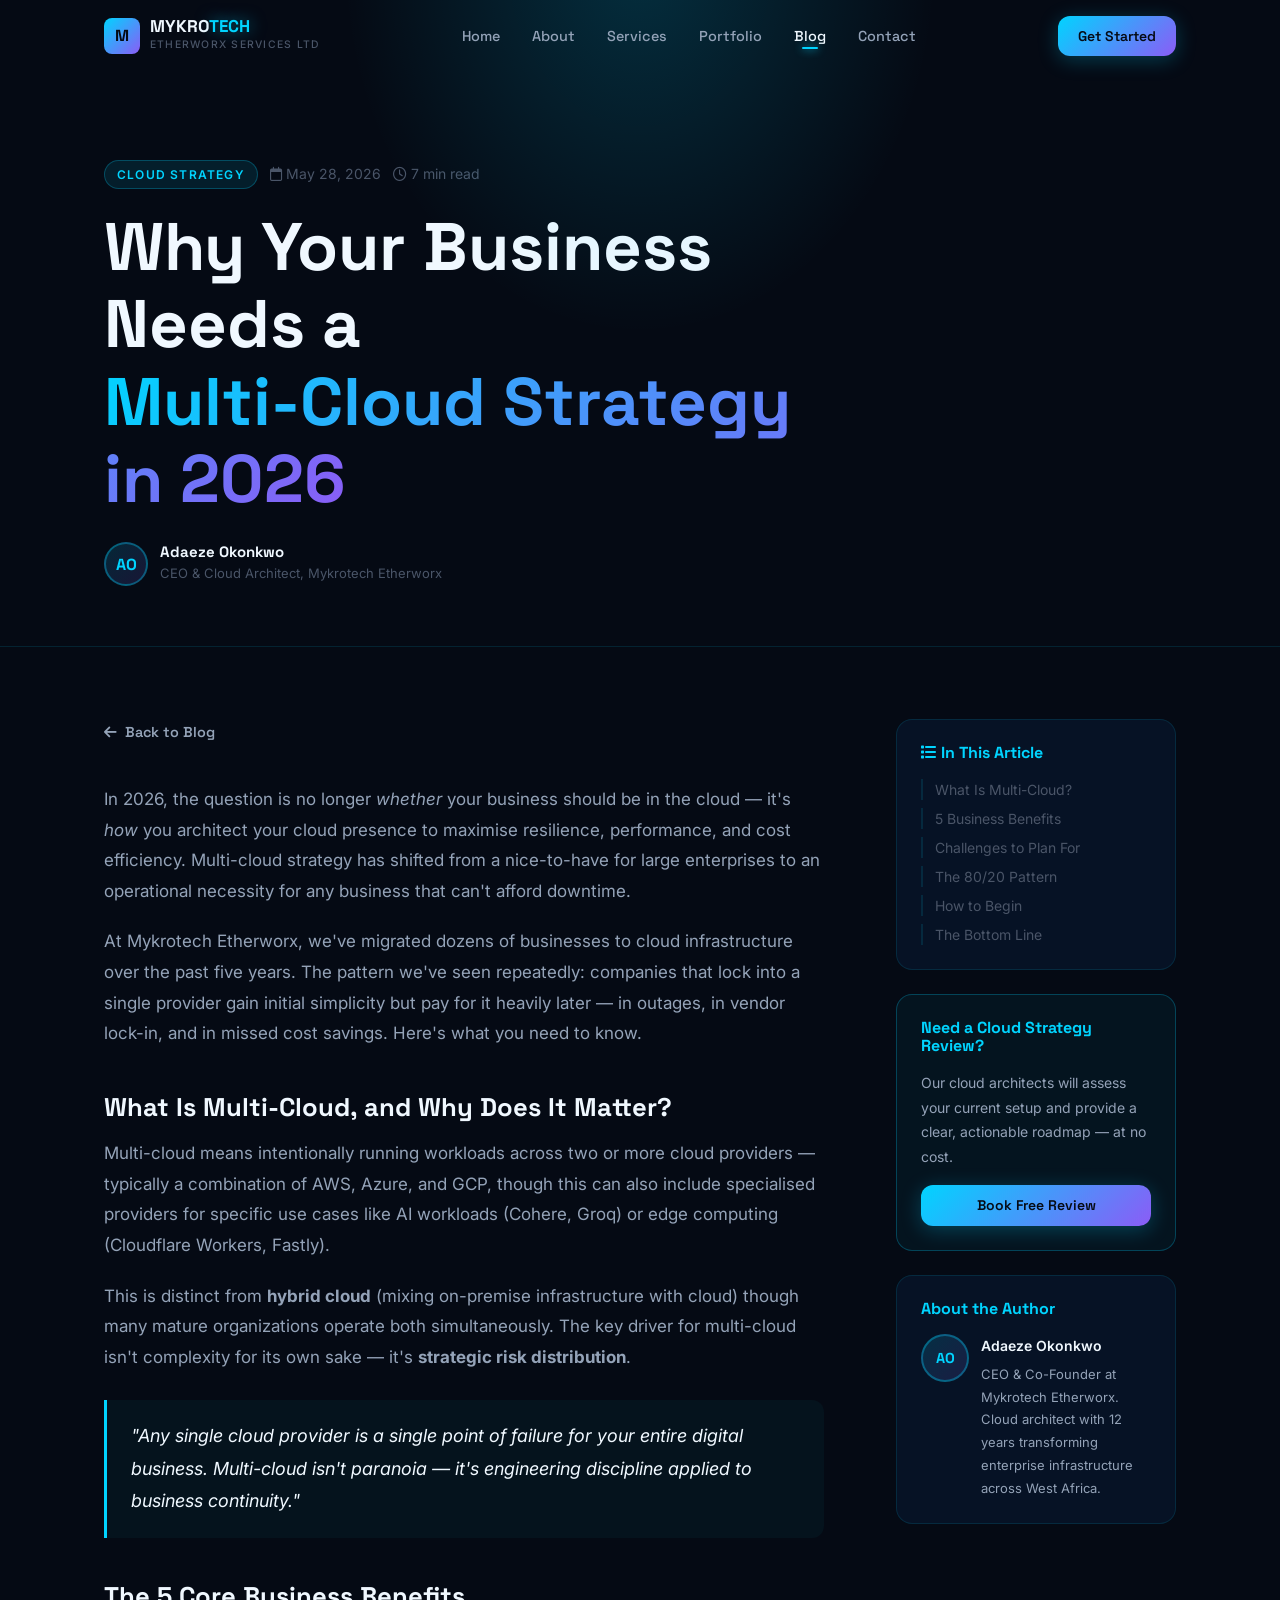
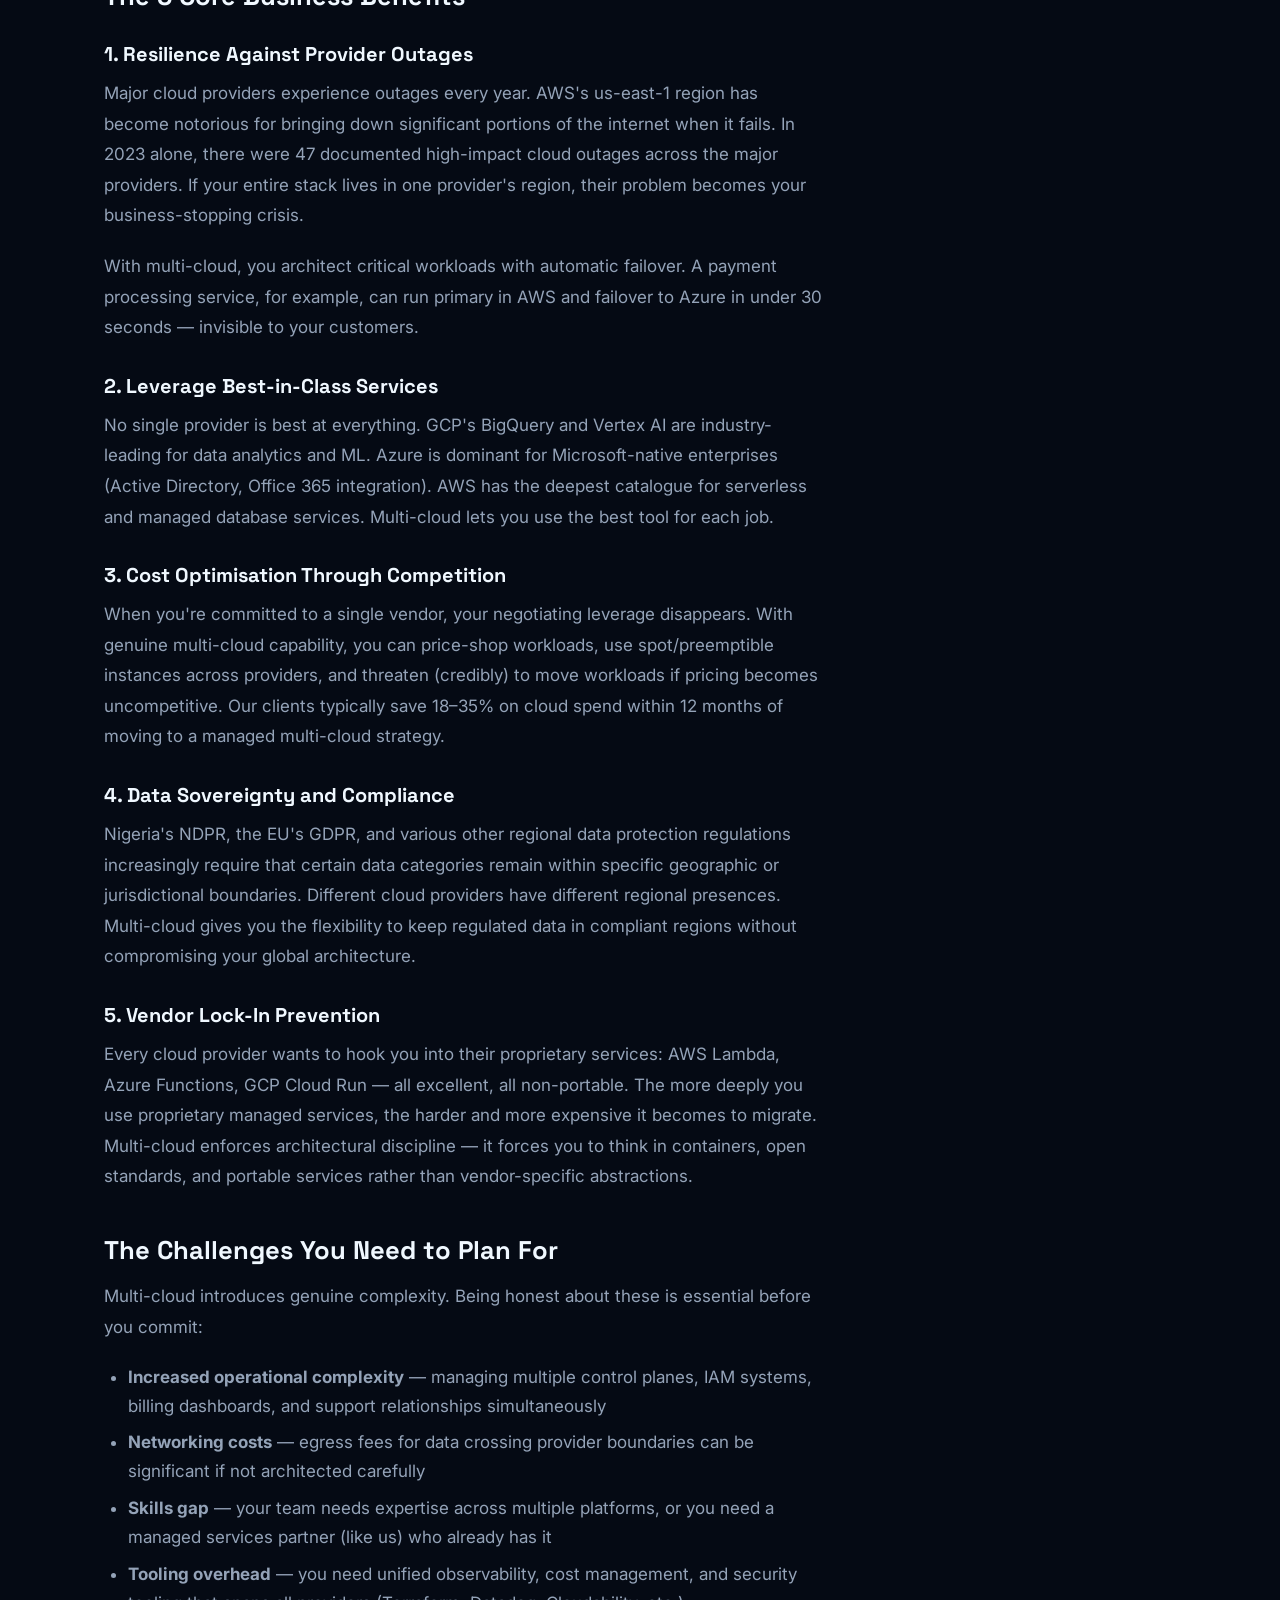
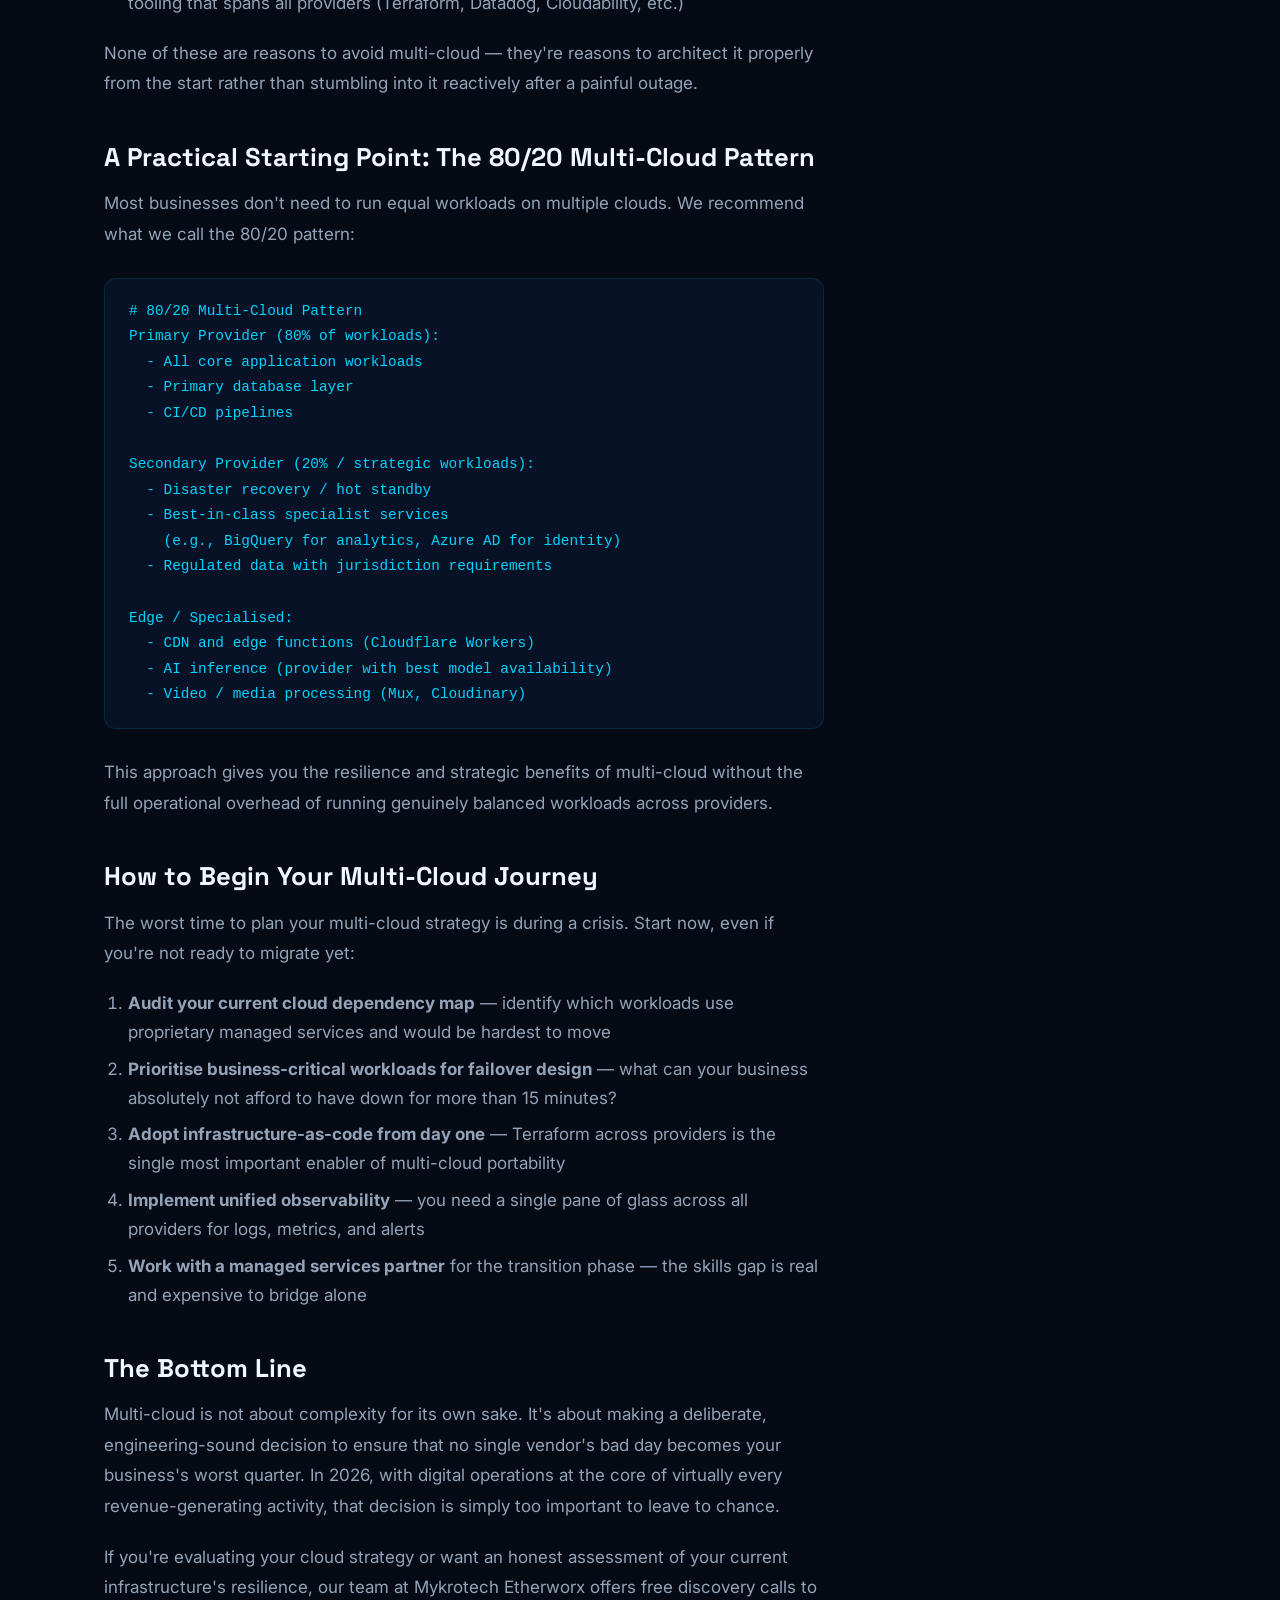
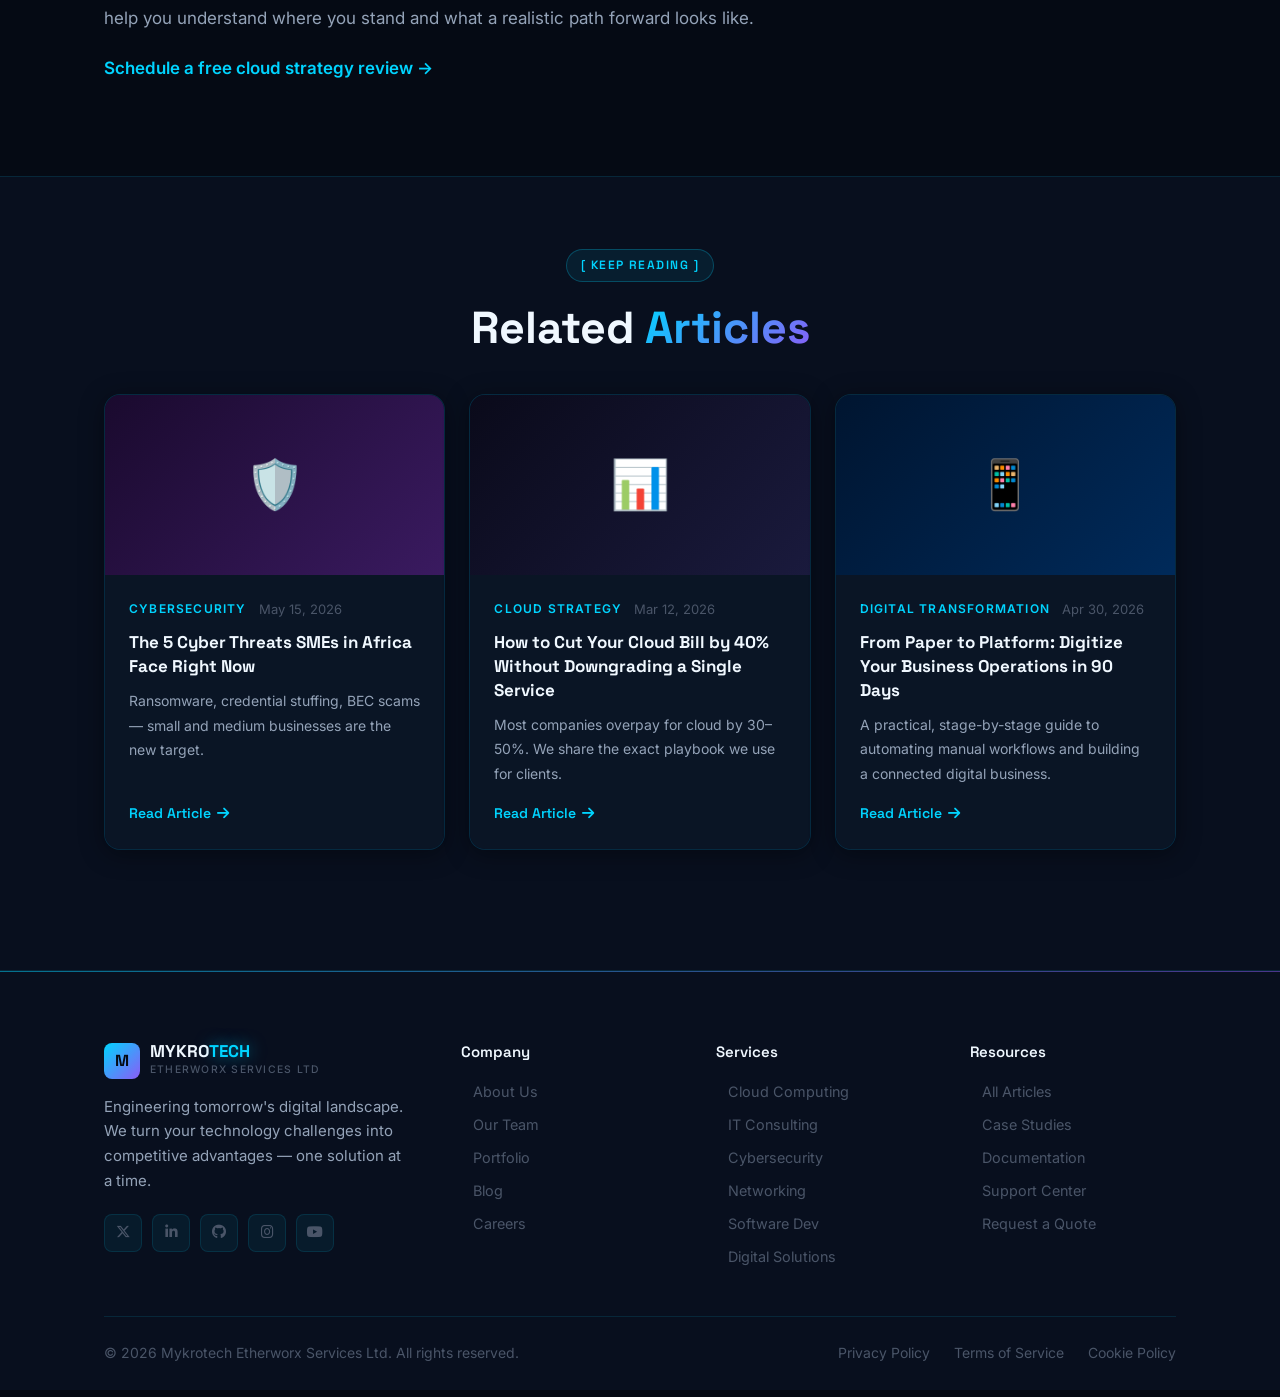
==== blog-post.html @ 961e150f "Initial commit: Mykrotech Etherworx Services Ltd website - index.html: Full SPA (Hero, About, Servic" ====
<!DOCTYPE html>
<html lang="en">
<head>
  <meta charset="UTF-8" />
  <meta name="viewport" content="width=device-width, initial-scale=1.0" />
  <meta name="description" content="Why Your Business Needs a Multi-Cloud Strategy in 2026 — Expert insights from Mykrotech Etherworx Services Ltd." />
  <meta name="theme-color" content="#050a14" />
  <title>Why Your Business Needs a Multi-Cloud Strategy in 2026 — Mykrotech Etherworx</title>

  <link rel="preconnect" href="https://fonts.googleapis.com" />
  <link rel="preconnect" href="https://fonts.gstatic.com" crossorigin />
  <link href="https://fonts.googleapis.com/css2?family=Space+Grotesk:wght@400;500;600;700&family=Inter:wght@400;500;600&display=swap" rel="stylesheet" />
  <link rel="stylesheet" href="https://cdnjs.cloudflare.com/ajax/libs/font-awesome/6.5.0/css/all.min.css" integrity="sha512-Avb2QiuTy/Sz92KEkalmLQxN7MgZCsR2JBbGkOXtU3wKBpQ+DzBwAFuTABLGLZzNQcgJEXe4R0TIYB7l3b7g==" crossorigin="anonymous" referrerpolicy="no-referrer" />
  <link rel="stylesheet" href="css/styles.css" />
</head>
<body>

  <!-- Back to top -->
  <button id="back-to-top" aria-label="Back to top">
    <i class="fa-solid fa-chevron-up" aria-hidden="true"></i>
  </button>

  <!-- ============================================================
       NAVIGATION
       ============================================================ -->
  <header id="navbar" role="banner">
    <div class="container">
      <nav class="nav-inner" aria-label="Main navigation">
        <a href="index.html" class="nav-logo" aria-label="Mykrotech Etherworx — go to homepage">
          <div class="logo-icon" aria-hidden="true">M</div>
          <div>
            <div class="logo-text"><span class="mykro">MYKRO</span><span class="tech">TECH</span></div>
            <span class="logo-sub">Etherworx Services Ltd</span>
          </div>
        </a>
        <ul class="nav-links" role="list">
          <li><a href="index.html">Home</a></li>
          <li><a href="index.html#about">About</a></li>
          <li><a href="index.html#services">Services</a></li>
          <li><a href="index.html#portfolio">Portfolio</a></li>
          <li><a href="blog.html" class="active">Blog</a></li>
          <li><a href="index.html#contact">Contact</a></li>
        </ul>
        <a href="index.html#contact" class="btn btn-primary nav-cta btn-sm">Get Started</a>
        <button class="hamburger" aria-label="Open navigation menu" aria-expanded="false" aria-controls="mobile-menu-post">
          <span></span><span></span><span></span>
        </button>
      </nav>
    </div>
    <nav class="mobile-menu" id="mobile-menu-post" aria-label="Mobile navigation">
      <a href="index.html">Home</a>
      <a href="index.html#about">About Us</a>
      <a href="index.html#services">Services</a>
      <a href="index.html#portfolio">Portfolio</a>
      <a href="blog.html">Blog</a>
      <a href="index.html#contact">Contact</a>
      <a href="index.html#contact" class="btn btn-primary btn-sm">Get Started</a>
    </nav>
  </header>

  <main id="main-content">

    <!-- ============================================================
         POST HERO
         ============================================================ -->
    <section class="post-hero" aria-labelledby="post-heading">
      <div class="container">

        <!-- Meta line -->
        <div class="post-meta-top" role="group" aria-label="Article metadata">
          <span class="post-category">Cloud Strategy</span>
          <span class="post-date">
            <i class="fa-regular fa-calendar" aria-hidden="true"></i>
            May 28, 2026
          </span>
          <span class="post-read-time">
            <i class="fa-regular fa-clock" aria-hidden="true"></i>
            7 min read
          </span>
        </div>

        <h1 id="post-heading">Why Your Business Needs a<br />
          <span class="text-gradient">Multi-Cloud Strategy in 2026</span>
        </h1>

        <!-- Author -->
        <div class="post-author" aria-label="Article author">
          <div class="author-avatar" aria-hidden="true">AO</div>
          <div class="author-info">
            <h4>Adaeze Okonkwo</h4>
            <span>CEO &amp; Cloud Architect, Mykrotech Etherworx</span>
          </div>
        </div>

      </div>
    </section>

    <!-- ============================================================
         POST CONTENT
         ============================================================ -->
    <div class="post-content-wrapper">
      <div class="container">
        <div class="post-layout">

          <!-- Main article body -->
          <div class="post-body">

            <a href="blog.html" class="back-link" aria-label="Go back to all articles">
              <i class="fa-solid fa-arrow-left" aria-hidden="true"></i>
              Back to Blog
            </a>

            <article class="post-article" aria-labelledby="post-heading">

              <p>
                In 2026, the question is no longer <em>whether</em> your business should be in the cloud — it's <em>how</em> you architect your cloud presence to maximise resilience, performance, and cost efficiency. Multi-cloud strategy has shifted from a nice-to-have for large enterprises to an operational necessity for any business that can't afford downtime.
              </p>

              <p>
                At Mykrotech Etherworx, we've migrated dozens of businesses to cloud infrastructure over the past five years. The pattern we've seen repeatedly: companies that lock into a single provider gain initial simplicity but pay for it heavily later — in outages, in vendor lock-in, and in missed cost savings. Here's what you need to know.
              </p>

              <h2>What Is Multi-Cloud, and Why Does It Matter?</h2>

              <p>
                Multi-cloud means intentionally running workloads across two or more cloud providers — typically a combination of AWS, Azure, and GCP, though this can also include specialised providers for specific use cases like AI workloads (Cohere, Groq) or edge computing (Cloudflare Workers, Fastly).
              </p>

              <p>
                This is distinct from <strong>hybrid cloud</strong> (mixing on-premise infrastructure with cloud) though many mature organizations operate both simultaneously. The key driver for multi-cloud isn't complexity for its own sake — it's <strong>strategic risk distribution</strong>.
              </p>

              <blockquote>
                <p>"Any single cloud provider is a single point of failure for your entire digital business. Multi-cloud isn't paranoia — it's engineering discipline applied to business continuity."</p>
              </blockquote>

              <h2>The 5 Core Business Benefits</h2>

              <h3>1. Resilience Against Provider Outages</h3>
              <p>
                Major cloud providers experience outages every year. AWS's us-east-1 region has become notorious for bringing down significant portions of the internet when it fails. In 2023 alone, there were 47 documented high-impact cloud outages across the major providers. If your entire stack lives in one provider's region, their problem becomes your business-stopping crisis.
              </p>
              <p>
                With multi-cloud, you architect critical workloads with automatic failover. A payment processing service, for example, can run primary in AWS and failover to Azure in under 30 seconds — invisible to your customers.
              </p>

              <h3>2. Leverage Best-in-Class Services</h3>
              <p>
                No single provider is best at everything. GCP's BigQuery and Vertex AI are industry-leading for data analytics and ML. Azure is dominant for Microsoft-native enterprises (Active Directory, Office 365 integration). AWS has the deepest catalogue for serverless and managed database services. Multi-cloud lets you use the best tool for each job.
              </p>

              <h3>3. Cost Optimisation Through Competition</h3>
              <p>
                When you're committed to a single vendor, your negotiating leverage disappears. With genuine multi-cloud capability, you can price-shop workloads, use spot/preemptible instances across providers, and threaten (credibly) to move workloads if pricing becomes uncompetitive. Our clients typically save 18–35% on cloud spend within 12 months of moving to a managed multi-cloud strategy.
              </p>

              <h3>4. Data Sovereignty and Compliance</h3>
              <p>
                Nigeria's NDPR, the EU's GDPR, and various other regional data protection regulations increasingly require that certain data categories remain within specific geographic or jurisdictional boundaries. Different cloud providers have different regional presences. Multi-cloud gives you the flexibility to keep regulated data in compliant regions without compromising your global architecture.
              </p>

              <h3>5. Vendor Lock-In Prevention</h3>
              <p>
                Every cloud provider wants to hook you into their proprietary services: AWS Lambda, Azure Functions, GCP Cloud Run — all excellent, all non-portable. The more deeply you use proprietary managed services, the harder and more expensive it becomes to migrate. Multi-cloud enforces architectural discipline — it forces you to think in containers, open standards, and portable services rather than vendor-specific abstractions.
              </p>

              <h2>The Challenges You Need to Plan For</h2>

              <p>Multi-cloud introduces genuine complexity. Being honest about these is essential before you commit:</p>

              <ul>
                <li><strong>Increased operational complexity</strong> — managing multiple control planes, IAM systems, billing dashboards, and support relationships simultaneously</li>
                <li><strong>Networking costs</strong> — egress fees for data crossing provider boundaries can be significant if not architected carefully</li>
                <li><strong>Skills gap</strong> — your team needs expertise across multiple platforms, or you need a managed services partner (like us) who already has it</li>
                <li><strong>Tooling overhead</strong> — you need unified observability, cost management, and security tooling that spans all providers (Terraform, Datadog, Cloudability, etc.)</li>
              </ul>

              <p>
                None of these are reasons to avoid multi-cloud — they're reasons to architect it properly from the start rather than stumbling into it reactively after a painful outage.
              </p>

              <h2>A Practical Starting Point: The 80/20 Multi-Cloud Pattern</h2>

              <p>
                Most businesses don't need to run equal workloads on multiple clouds. We recommend what we call the 80/20 pattern:
              </p>

              <pre><code># 80/20 Multi-Cloud Pattern
Primary Provider (80% of workloads):
  - All core application workloads
  - Primary database layer
  - CI/CD pipelines

Secondary Provider (20% / strategic workloads):
  - Disaster recovery / hot standby
  - Best-in-class specialist services
    (e.g., BigQuery for analytics, Azure AD for identity)
  - Regulated data with jurisdiction requirements

Edge / Specialised:
  - CDN and edge functions (Cloudflare Workers)
  - AI inference (provider with best model availability)
  - Video / media processing (Mux, Cloudinary)</code></pre>

              <p>
                This approach gives you the resilience and strategic benefits of multi-cloud without the full operational overhead of running genuinely balanced workloads across providers.
              </p>

              <h2>How to Begin Your Multi-Cloud Journey</h2>

              <p>
                The worst time to plan your multi-cloud strategy is during a crisis. Start now, even if you're not ready to migrate yet:
              </p>

              <ol>
                <li><strong>Audit your current cloud dependency map</strong> — identify which workloads use proprietary managed services and would be hardest to move</li>
                <li><strong>Prioritise business-critical workloads for failover design</strong> — what can your business absolutely not afford to have down for more than 15 minutes?</li>
                <li><strong>Adopt infrastructure-as-code from day one</strong> — Terraform across providers is the single most important enabler of multi-cloud portability</li>
                <li><strong>Implement unified observability</strong> — you need a single pane of glass across all providers for logs, metrics, and alerts</li>
                <li><strong>Work with a managed services partner</strong> for the transition phase — the skills gap is real and expensive to bridge alone</li>
              </ol>

              <h2>The Bottom Line</h2>

              <p>
                Multi-cloud is not about complexity for its own sake. It's about making a deliberate, engineering-sound decision to ensure that no single vendor's bad day becomes your business's worst quarter. In 2026, with digital operations at the core of virtually every revenue-generating activity, that decision is simply too important to leave to chance.
              </p>

              <p>
                If you're evaluating your cloud strategy or want an honest assessment of your current infrastructure's resilience, our team at Mykrotech Etherworx offers free discovery calls to help you understand where you stand and what a realistic path forward looks like.
              </p>

              <p>
                <a href="index.html#contact" style="color: var(--color-accent-cyan); font-weight: 600;">Schedule a free cloud strategy review →</a>
              </p>

            </article>

          </div>

          <!-- Sidebar -->
          <aside class="post-sidebar" aria-label="Article sidebar">

            <!-- Table of Contents -->
            <div class="sidebar-card">
              <h4><i class="fa-solid fa-list" aria-hidden="true"></i> In This Article</h4>
              <nav class="toc-list" aria-label="Table of contents">
                <a href="#post-heading">What Is Multi-Cloud?</a>
                <a href="#post-heading">5 Business Benefits</a>
                <a href="#post-heading">Challenges to Plan For</a>
                <a href="#post-heading">The 80/20 Pattern</a>
                <a href="#post-heading">How to Begin</a>
                <a href="#post-heading">The Bottom Line</a>
              </nav>
            </div>

            <!-- CTA card -->
            <div class="sidebar-card" style="background: rgba(0,212,255,0.05); border-color: rgba(0,212,255,0.25);">
              <h4 style="color: var(--color-accent-cyan);">Need a Cloud Strategy Review?</h4>
              <p style="font-size: 0.875rem; margin-bottom: 16px;">Our cloud architects will assess your current setup and provide a clear, actionable roadmap — at no cost.</p>
              <a href="index.html#contact" class="btn btn-primary btn-sm" style="width: 100%; justify-content: center; display: flex;">
                Book Free Review
              </a>
            </div>

            <!-- Author card -->
            <div class="sidebar-card">
              <h4>About the Author</h4>
              <div style="display: flex; gap: 12px; align-items: flex-start;">
                <div class="author-avatar" style="width: 48px; height: 48px; font-size: 0.9rem; flex-shrink: 0;" aria-hidden="true">AO</div>
                <div>
                  <p style="font-size: 0.875rem; font-weight: 600; color: var(--color-text-primary); margin-bottom: 4px;">Adaeze Okonkwo</p>
                  <p style="font-size: 0.8125rem; margin: 0;">CEO &amp; Co-Founder at Mykrotech Etherworx. Cloud architect with 12 years transforming enterprise infrastructure across West Africa.</p>
                </div>
              </div>
            </div>

          </aside>

        </div>
      </div>
    </div>

    <!-- ============================================================
         RELATED ARTICLES
         ============================================================ -->
    <section class="related-section" aria-labelledby="related-heading">
      <div class="container">

        <div class="section-header" style="margin-bottom: 40px;">
          <div class="section-badge">[ Keep Reading ]</div>
          <h2 id="related-heading">Related <span class="text-gradient">Articles</span></h2>
        </div>

        <div class="blog-grid" role="list">

          <article class="blog-card glass-card" role="listitem" data-reveal data-delay="1">
            <div class="blog-thumb">
              <div class="blog-thumb-inner blog-thumb-2" aria-hidden="true">🛡️</div>
            </div>
            <div class="blog-body">
              <div class="blog-meta">
                <span class="blog-category">Cybersecurity</span>
                <span class="blog-date">May 15, 2026</span>
              </div>
              <h3>The 5 Cyber Threats SMEs in Africa Face Right Now</h3>
              <p>Ransomware, credential stuffing, BEC scams — small and medium businesses are the new target.</p>
              <a href="blog-post.html" class="blog-read-more">Read Article <i class="fa-solid fa-arrow-right" aria-hidden="true"></i></a>
            </div>
          </article>

          <article class="blog-card glass-card" role="listitem" data-reveal data-delay="2">
            <div class="blog-thumb">
              <div class="blog-thumb-inner blog-thumb-6" aria-hidden="true">📊</div>
            </div>
            <div class="blog-body">
              <div class="blog-meta">
                <span class="blog-category">Cloud Strategy</span>
                <span class="blog-date">Mar 12, 2026</span>
              </div>
              <h3>How to Cut Your Cloud Bill by 40% Without Downgrading a Single Service</h3>
              <p>Most companies overpay for cloud by 30–50%. We share the exact playbook we use for clients.</p>
              <a href="blog-post.html" class="blog-read-more">Read Article <i class="fa-solid fa-arrow-right" aria-hidden="true"></i></a>
            </div>
          </article>

          <article class="blog-card glass-card" role="listitem" data-reveal data-delay="3">
            <div class="blog-thumb">
              <div class="blog-thumb-inner blog-thumb-3" aria-hidden="true">📱</div>
            </div>
            <div class="blog-body">
              <div class="blog-meta">
                <span class="blog-category">Digital Transformation</span>
                <span class="blog-date">Apr 30, 2026</span>
              </div>
              <h3>From Paper to Platform: Digitize Your Business Operations in 90 Days</h3>
              <p>A practical, stage-by-stage guide to automating manual workflows and building a connected digital business.</p>
              <a href="blog-post.html" class="blog-read-more">Read Article <i class="fa-solid fa-arrow-right" aria-hidden="true"></i></a>
            </div>
          </article>

        </div>

      </div>
    </section>

  </main>

  <!-- ============================================================
       FOOTER
       ============================================================ -->
  <footer role="contentinfo">
    <div class="container">
      <div class="footer-top">
        <div class="footer-brand">
          <a href="index.html" class="nav-logo" aria-label="Mykrotech Etherworx — home">
            <div class="logo-icon" aria-hidden="true">M</div>
            <div>
              <div class="logo-text"><span class="mykro">MYKRO</span><span class="tech">TECH</span></div>
              <span class="logo-sub">Etherworx Services Ltd</span>
            </div>
          </a>
          <p class="footer-tagline">Engineering tomorrow's digital landscape. We turn your technology challenges into competitive advantages — one solution at a time.</p>
          <div class="footer-social" role="list" aria-label="Social media links">
            <a href="#" class="social-link" role="listitem" aria-label="Twitter / X"><i class="fa-brands fa-x-twitter" aria-hidden="true"></i></a>
            <a href="#" class="social-link" role="listitem" aria-label="LinkedIn"><i class="fa-brands fa-linkedin-in" aria-hidden="true"></i></a>
            <a href="#" class="social-link" role="listitem" aria-label="GitHub"><i class="fa-brands fa-github" aria-hidden="true"></i></a>
            <a href="#" class="social-link" role="listitem" aria-label="Instagram"><i class="fa-brands fa-instagram" aria-hidden="true"></i></a>
            <a href="#" class="social-link" role="listitem" aria-label="YouTube"><i class="fa-brands fa-youtube" aria-hidden="true"></i></a>
          </div>
        </div>
        <div class="footer-col">
          <h4>Company</h4>
          <nav class="footer-links" aria-label="Company links">
            <a href="index.html#about">About Us</a>
            <a href="index.html#about">Our Team</a>
            <a href="index.html#portfolio">Portfolio</a>
            <a href="blog.html">Blog</a>
            <a href="index.html#contact">Careers</a>
          </nav>
        </div>
        <div class="footer-col">
          <h4>Services</h4>
          <nav class="footer-links" aria-label="Services links">
            <a href="index.html#services">Cloud Computing</a>
            <a href="index.html#services">IT Consulting</a>
            <a href="index.html#services">Cybersecurity</a>
            <a href="index.html#services">Networking</a>
            <a href="index.html#services">Software Dev</a>
            <a href="index.html#services">Digital Solutions</a>
          </nav>
        </div>
        <div class="footer-col">
          <h4>Resources</h4>
          <nav class="footer-links" aria-label="Resources links">
            <a href="blog.html">All Articles</a>
            <a href="index.html#contact">Case Studies</a>
            <a href="index.html#contact">Documentation</a>
            <a href="index.html#contact">Support Center</a>
            <a href="index.html#contact">Request a Quote</a>
          </nav>
        </div>
      </div>
      <div class="footer-bottom">
        <p>© 2026 Mykrotech Etherworx Services Ltd. All rights reserved.</p>
        <nav class="footer-legal" aria-label="Legal links">
          <a href="#">Privacy Policy</a>
          <a href="#">Terms of Service</a>
          <a href="#">Cookie Policy</a>
        </nav>
      </div>
    </div>
  </footer>

  <script src="js/main.js"></script>
</body>
</html>
---- css/styles.css ----
/* =============================================================================
   MYKROTECH ETHERWORX SERVICES LTD — Full Design System
   Edit this file to adjust colors, spacing, typography, or component styles.
   ============================================================================= */

/* =============================================================================
   DESIGN TOKENS — CSS Custom Properties
   ============================================================================= */
:root {
  /* Color palette */
  --color-bg:              #050a14;
  --color-bg-secondary:    #080f1e;
  --color-bg-tertiary:     #0a1525;
  --color-surface:         rgba(8, 20, 40, 0.85);
  --color-surface-solid:   #0a1525;
  --color-surface-hover:   rgba(0, 212, 255, 0.06);

  --color-accent-cyan:     #00d4ff;
  --color-accent-purple:   #8b5cf6;
  --color-accent-green:    #00ff9f;
  --color-accent-pink:     #f472b6;

  --color-text-primary:    #f0f8ff;
  --color-text-secondary:  #94a3b8;
  --color-text-muted:      #4a5568;

  --color-border:          rgba(0, 212, 255, 0.12);
  --color-border-strong:   rgba(0, 212, 255, 0.35);
  --color-border-hover:    rgba(0, 212, 255, 0.5);

  --color-error:           #ff4d6d;
  --color-success:         #00ff9f;

  /* Gradients */
  --gradient-brand:        linear-gradient(135deg, #00d4ff 0%, #8b5cf6 100%);
  --gradient-brand-soft:   linear-gradient(135deg, rgba(0,212,255,0.15), rgba(139,92,246,0.15));
  --gradient-hero-radial:  radial-gradient(ellipse at 50% -10%, rgba(0,212,255,0.18) 0%, transparent 60%);
  --gradient-glow-cyan:    radial-gradient(circle, rgba(0,212,255,0.15) 0%, transparent 70%);

  /* Typography */
  --font-heading: 'Space Grotesk', sans-serif;
  --font-body:    'Inter', sans-serif;

  /* Spacing */
  --section-padding: 100px 0;
  --container-width: 1200px;
  --container-pad:   clamp(20px, 5vw, 80px);

  /* Borders */
  --radius-sm:  8px;
  --radius-md:  12px;
  --radius-lg:  16px;
  --radius-xl:  24px;

  /* Transitions */
  --transition-fast:   0.2s ease;
  --transition-base:   0.3s ease;
  --transition-slow:   0.5s ease;

  /* Shadows */
  --shadow-card:       0 4px 24px rgba(0, 0, 0, 0.4);
  --shadow-card-hover: 0 8px 40px rgba(0, 212, 255, 0.12), 0 4px 16px rgba(0, 0, 0, 0.5);
  --shadow-neon-cyan:  0 0 20px rgba(0, 212, 255, 0.4), 0 0 60px rgba(0, 212, 255, 0.2);
  --shadow-neon-sm:    0 0 12px rgba(0, 212, 255, 0.3);
}

/* =============================================================================
   RESET & BASE
   ============================================================================= */
*, *::before, *::after {
  box-sizing: border-box;
  margin: 0;
  padding: 0;
}

html {
  scroll-behavior: smooth;
  font-size: 16px;
  -webkit-text-size-adjust: 100%;
}

body {
  background-color: var(--color-bg);
  color: var(--color-text-primary);
  font-family: var(--font-body);
  font-size: 1rem;
  line-height: 1.6;
  overflow-x: hidden;
  -webkit-font-smoothing: antialiased;
  -moz-osx-font-smoothing: grayscale;
}

body.menu-open {
  overflow: hidden;
}

img, video, svg {
  max-width: 100%;
  display: block;
}

a {
  color: inherit;
  text-decoration: none;
}

ul, ol {
  list-style: none;
}

button {
  cursor: pointer;
  font-family: inherit;
  border: none;
  background: none;
}

input, textarea, select {
  font-family: inherit;
  font-size: inherit;
}

/* =============================================================================
   TYPOGRAPHY
   ============================================================================= */
h1, h2, h3, h4, h5, h6 {
  font-family: var(--font-heading);
  font-weight: 700;
  line-height: 1.15;
  color: var(--color-text-primary);
}

h1 { font-size: clamp(2.4rem, 6vw, 4.2rem); }
h2 { font-size: clamp(1.8rem, 4vw, 2.8rem); }
h3 { font-size: clamp(1.2rem, 2.5vw, 1.5rem); }
h4 { font-size: 1.125rem; }

p {
  color: var(--color-text-secondary);
  line-height: 1.75;
}

.text-gradient {
  background: var(--gradient-brand);
  -webkit-background-clip: text;
  -webkit-text-fill-color: transparent;
  background-clip: text;
}

/* =============================================================================
   LAYOUT — Container
   ============================================================================= */
.container {
  width: 100%;
  max-width: var(--container-width);
  margin: 0 auto;
  padding: 0 var(--container-pad);
}

section {
  padding: var(--section-padding);
  position: relative;
}

section:nth-child(even) {
  background-color: var(--color-bg-secondary);
}

/* =============================================================================
   SECTION HEADERS — Badge + Title + Subtitle pattern
   ============================================================================= */
.section-badge {
  display: inline-flex;
  align-items: center;
  gap: 8px;
  font-family: var(--font-heading);
  font-size: 0.75rem;
  font-weight: 600;
  letter-spacing: 0.12em;
  text-transform: uppercase;
  color: var(--color-accent-cyan);
  background: rgba(0, 212, 255, 0.08);
  border: 1px solid rgba(0, 212, 255, 0.25);
  border-radius: 100px;
  padding: 6px 14px;
  margin-bottom: 20px;
  animation: neonPulse 3s ease-in-out infinite;
}

.section-header {
  text-align: center;
  max-width: 700px;
  margin: 0 auto 64px;
}

.section-header .section-badge {
  margin-left: auto;
  margin-right: auto;
  display: flex;
  width: fit-content;
}

.section-header h2 {
  margin-bottom: 16px;
}

.section-header p {
  font-size: 1.0625rem;
  max-width: 560px;
  margin: 0 auto;
}

/* =============================================================================
   COMPONENTS — Buttons
   ============================================================================= */
.btn {
  display: inline-flex;
  align-items: center;
  gap: 8px;
  padding: 13px 28px;
  border-radius: var(--radius-md);
  font-family: var(--font-heading);
  font-weight: 600;
  font-size: 0.9375rem;
  transition: all var(--transition-base);
  white-space: nowrap;
  position: relative;
  overflow: hidden;
}

.btn::after {
  content: '';
  position: absolute;
  inset: 0;
  opacity: 0;
  background: rgba(255, 255, 255, 0.08);
  transition: opacity var(--transition-fast);
}

.btn:hover::after {
  opacity: 1;
}

.btn-primary {
  background: var(--gradient-brand);
  color: #050a14;
  box-shadow: 0 4px 20px rgba(0, 212, 255, 0.25);
}

.btn-primary:hover {
  box-shadow: var(--shadow-neon-cyan);
  transform: translateY(-2px);
}

.btn-ghost {
  background: transparent;
  color: var(--color-text-primary);
  border: 1px solid var(--color-border-strong);
}

.btn-ghost:hover {
  border-color: var(--color-accent-cyan);
  color: var(--color-accent-cyan);
  box-shadow: var(--shadow-neon-sm);
  transform: translateY(-2px);
}

.btn-sm {
  padding: 9px 20px;
  font-size: 0.875rem;
}

.btn-lg {
  padding: 16px 36px;
  font-size: 1.0625rem;
}

/* =============================================================================
   COMPONENTS — Glassmorphism Card
   ============================================================================= */
.glass-card {
  background: var(--color-surface);
  border: 1px solid var(--color-border);
  border-radius: var(--radius-lg);
  backdrop-filter: blur(12px);
  -webkit-backdrop-filter: blur(12px);
  box-shadow: var(--shadow-card);
  transition: border-color var(--transition-base), box-shadow var(--transition-base), transform var(--transition-base);
}

.glass-card:hover {
  border-color: var(--color-border-hover);
  box-shadow: var(--shadow-card-hover);
  transform: translateY(-4px);
}

/* =============================================================================
   SCROLL REVEAL
   ============================================================================= */
[data-reveal] {
  opacity: 0;
  transform: translateY(32px);
  transition: opacity 0.65s ease, transform 0.65s ease;
}

[data-reveal].is-visible {
  opacity: 1;
  transform: translateY(0);
}

[data-reveal][data-delay="1"] { transition-delay: 0.1s; }
[data-reveal][data-delay="2"] { transition-delay: 0.2s; }
[data-reveal][data-delay="3"] { transition-delay: 0.3s; }
[data-reveal][data-delay="4"] { transition-delay: 0.4s; }
[data-reveal][data-delay="5"] { transition-delay: 0.5s; }
[data-reveal][data-delay="6"] { transition-delay: 0.6s; }

/* =============================================================================
   BACK TO TOP
   ============================================================================= */
#back-to-top {
  position: fixed;
  bottom: 32px;
  right: 32px;
  z-index: 999;
  width: 46px;
  height: 46px;
  border-radius: 50%;
  background: var(--gradient-brand);
  color: #050a14;
  font-size: 1.1rem;
  display: flex;
  align-items: center;
  justify-content: center;
  opacity: 0;
  pointer-events: none;
  transform: translateY(12px);
  transition: opacity var(--transition-base), transform var(--transition-base), box-shadow var(--transition-base);
  box-shadow: 0 4px 16px rgba(0, 212, 255, 0.3);
}

#back-to-top.visible {
  opacity: 1;
  pointer-events: auto;
  transform: translateY(0);
}

#back-to-top:hover {
  box-shadow: var(--shadow-neon-cyan);
}

/* =============================================================================
   NAVIGATION
   ============================================================================= */
#navbar {
  position: fixed;
  top: 0;
  left: 0;
  width: 100%;
  z-index: 1000;
  transition: background var(--transition-base), box-shadow var(--transition-base), border-color var(--transition-base);
  border-bottom: 1px solid transparent;
}

#navbar.scrolled {
  background: rgba(5, 10, 20, 0.95);
  backdrop-filter: blur(20px);
  -webkit-backdrop-filter: blur(20px);
  border-bottom-color: var(--color-border);
  box-shadow: 0 4px 32px rgba(0, 0, 0, 0.4);
}

.nav-inner {
  display: flex;
  align-items: center;
  justify-content: space-between;
  gap: 24px;
  height: 72px;
}

/* Logo */
.nav-logo {
  display: flex;
  align-items: center;
  gap: 10px;
  flex-shrink: 0;
}

.nav-logo .logo-icon {
  width: 36px;
  height: 36px;
  background: var(--gradient-brand);
  border-radius: var(--radius-sm);
  display: flex;
  align-items: center;
  justify-content: center;
  font-family: var(--font-heading);
  font-weight: 700;
  font-size: 1rem;
  color: #050a14;
  flex-shrink: 0;
}

.nav-logo .logo-text {
  font-family: var(--font-heading);
  font-weight: 700;
  font-size: 1.0625rem;
  line-height: 1;
}

.nav-logo .logo-text span.mykro {
  color: var(--color-text-primary);
}

.nav-logo .logo-text span.tech {
  color: var(--color-accent-cyan);
  text-shadow: 0 0 16px rgba(0, 212, 255, 0.6);
}

.nav-logo .logo-sub {
  display: block;
  font-family: var(--font-body);
  font-size: 0.65rem;
  font-weight: 500;
  letter-spacing: 0.12em;
  color: var(--color-text-muted);
  text-transform: uppercase;
  margin-top: 2px;
}

/* Nav links */
.nav-links {
  display: flex;
  align-items: center;
  gap: 4px;
}

.nav-links a {
  font-family: var(--font-heading);
  font-size: 0.9rem;
  font-weight: 500;
  color: var(--color-text-secondary);
  padding: 8px 14px;
  border-radius: var(--radius-sm);
  transition: color var(--transition-fast), background var(--transition-fast);
  position: relative;
}

.nav-links a::after {
  content: '';
  position: absolute;
  bottom: 4px;
  left: 50%;
  transform: translateX(-50%) scaleX(0);
  width: 16px;
  height: 2px;
  background: var(--color-accent-cyan);
  border-radius: 2px;
  transition: transform var(--transition-fast);
  box-shadow: 0 0 8px var(--color-accent-cyan);
}

.nav-links a:hover,
.nav-links a.active {
  color: var(--color-text-primary);
}

.nav-links a:hover::after,
.nav-links a.active::after {
  transform: translateX(-50%) scaleX(1);
}

/* Nav CTA */
.nav-cta {
  flex-shrink: 0;
}

/* Hamburger */
.hamburger {
  display: none;
  flex-direction: column;
  gap: 5px;
  padding: 8px;
  border-radius: var(--radius-sm);
  transition: background var(--transition-fast);
}

.hamburger:hover {
  background: rgba(0, 212, 255, 0.08);
}

.hamburger span {
  display: block;
  width: 22px;
  height: 2px;
  background: var(--color-text-primary);
  border-radius: 2px;
  transition: transform var(--transition-base), opacity var(--transition-base);
  transform-origin: center;
}

.hamburger.open span:nth-child(1) {
  transform: translateY(7px) rotate(45deg);
}

.hamburger.open span:nth-child(2) {
  opacity: 0;
  transform: scaleX(0);
}

.hamburger.open span:nth-child(3) {
  transform: translateY(-7px) rotate(-45deg);
}

/* Mobile menu */
.mobile-menu {
  display: none;
  flex-direction: column;
  gap: 4px;
  padding: 16px var(--container-pad) 24px;
  background: rgba(5, 10, 20, 0.98);
  border-bottom: 1px solid var(--color-border);
  backdrop-filter: blur(20px);
}

.mobile-menu.open {
  display: flex;
}

.mobile-menu a {
  font-family: var(--font-heading);
  font-size: 1.0625rem;
  font-weight: 500;
  color: var(--color-text-secondary);
  padding: 12px 16px;
  border-radius: var(--radius-md);
  transition: color var(--transition-fast), background var(--transition-fast);
}

.mobile-menu a:hover {
  color: var(--color-text-primary);
  background: rgba(0, 212, 255, 0.06);
}

.mobile-menu .btn {
  margin-top: 8px;
  width: fit-content;
}

/* =============================================================================
   HERO SECTION
   ============================================================================= */
#home {
  position: relative;
  min-height: 100vh;
  display: flex;
  flex-direction: column;
  justify-content: center;
  padding: 120px 0 80px;
  overflow: hidden;
}

/* Canvas particle background */
#particles-canvas {
  position: absolute;
  inset: 0;
  width: 100%;
  height: 100%;
  pointer-events: none;
  z-index: 0;
}

/* Hero radial glow behind content */
.hero-glow {
  position: absolute;
  top: -20%;
  left: 50%;
  transform: translateX(-50%);
  width: 900px;
  height: 600px;
  background: var(--gradient-hero-radial);
  pointer-events: none;
  z-index: 0;
}

.hero-orb-left {
  position: absolute;
  top: 30%;
  left: -10%;
  width: 400px;
  height: 400px;
  background: radial-gradient(circle, rgba(139, 92, 246, 0.08) 0%, transparent 65%);
  pointer-events: none;
  z-index: 0;
}

.hero-orb-right {
  position: absolute;
  bottom: 10%;
  right: -5%;
  width: 350px;
  height: 350px;
  background: radial-gradient(circle, rgba(0, 212, 255, 0.06) 0%, transparent 65%);
  pointer-events: none;
  z-index: 0;
}

.hero-content {
  position: relative;
  z-index: 1;
  display: flex;
  flex-direction: column;
  align-items: center;
  text-align: center;
  max-width: 860px;
  margin: 0 auto;
}

.hero-badge {
  display: inline-flex;
  align-items: center;
  gap: 8px;
  font-family: var(--font-heading);
  font-size: 0.75rem;
  font-weight: 600;
  letter-spacing: 0.12em;
  text-transform: uppercase;
  color: var(--color-accent-cyan);
  background: rgba(0, 212, 255, 0.08);
  border: 1px solid rgba(0, 212, 255, 0.3);
  border-radius: 100px;
  padding: 7px 18px;
  margin-bottom: 28px;
  animation: neonPulse 3s ease-in-out infinite;
}

.hero-badge .dot {
  width: 7px;
  height: 7px;
  background: var(--color-accent-cyan);
  border-radius: 50%;
  animation: blink 1.5s ease-in-out infinite;
  box-shadow: 0 0 6px var(--color-accent-cyan);
}

.hero-title {
  font-size: clamp(2.8rem, 7vw, 4.8rem);
  line-height: 1.08;
  margin-bottom: 24px;
  letter-spacing: -0.02em;
}

.hero-subtitle {
  font-size: clamp(1rem, 2.2vw, 1.2rem);
  color: var(--color-text-secondary);
  max-width: 580px;
  margin-bottom: 44px;
  line-height: 1.7;
}

.hero-cta-row {
  display: flex;
  align-items: center;
  gap: 16px;
  flex-wrap: wrap;
  justify-content: center;
  margin-bottom: 72px;
}

/* Stats strip */
.hero-stats {
  display: flex;
  gap: 0;
  border: 1px solid var(--color-border);
  border-radius: var(--radius-lg);
  background: var(--color-surface);
  backdrop-filter: blur(12px);
  overflow: hidden;
  position: relative;
  z-index: 1;
}

.stat-item {
  padding: 20px 36px;
  text-align: center;
  position: relative;
}

.stat-item + .stat-item::before {
  content: '';
  position: absolute;
  left: 0;
  top: 20%;
  height: 60%;
  width: 1px;
  background: var(--color-border);
}

.stat-number {
  font-family: var(--font-heading);
  font-size: 1.875rem;
  font-weight: 700;
  color: var(--color-accent-cyan);
  text-shadow: 0 0 20px rgba(0, 212, 255, 0.4);
  display: block;
  line-height: 1;
  margin-bottom: 4px;
}

.stat-label {
  font-size: 0.8125rem;
  color: var(--color-text-muted);
  font-weight: 500;
  white-space: nowrap;
}

/* Scroll indicator */
.scroll-indicator {
  position: absolute;
  bottom: 36px;
  left: 50%;
  transform: translateX(-50%);
  display: flex;
  flex-direction: column;
  align-items: center;
  gap: 8px;
  opacity: 0.5;
  animation: scrollBounce 2s ease-in-out infinite;
}

.scroll-indicator span {
  font-size: 0.75rem;
  color: var(--color-text-muted);
  letter-spacing: 0.1em;
  text-transform: uppercase;
}

.scroll-indicator i {
  color: var(--color-accent-cyan);
  font-size: 1rem;
}

/* Hero circuit SVG decoration */
.hero-circuit {
  position: absolute;
  bottom: -20px;
  right: -40px;
  width: 420px;
  opacity: 0.06;
  pointer-events: none;
  animation: float 6s ease-in-out infinite;
  z-index: 0;
}

/* =============================================================================
   ABOUT SECTION
   ============================================================================= */
.about-grid {
  display: grid;
  grid-template-columns: 1fr 1fr;
  gap: 48px;
  align-items: center;
  margin-bottom: 72px;
}

.about-text .section-badge {
  margin-bottom: 16px;
}

.about-text h2 {
  margin-bottom: 20px;
}

.about-text p {
  margin-bottom: 16px;
}

.about-text p:last-child {
  margin-bottom: 0;
}

/* Mission / Vision cards */
.mission-vision {
  display: grid;
  grid-template-columns: 1fr 1fr;
  gap: 20px;
}

.mv-card {
  padding: 28px;
  position: relative;
  overflow: hidden;
}

.mv-card::before {
  content: '';
  position: absolute;
  top: 0;
  left: 0;
  right: 0;
  height: 3px;
  background: var(--gradient-brand);
  border-radius: var(--radius-lg) var(--radius-lg) 0 0;
}

.mv-card .mv-icon {
  font-size: 2rem;
  margin-bottom: 16px;
  display: block;
}

.mv-card h3 {
  font-size: 1.125rem;
  margin-bottom: 12px;
  color: var(--color-accent-cyan);
}

.mv-card p {
  font-size: 0.9375rem;
}

/* Core values */
.values-grid {
  display: grid;
  grid-template-columns: repeat(4, 1fr);
  gap: 20px;
  margin-bottom: 72px;
}

.value-card {
  padding: 28px 24px;
  text-align: center;
  display: flex;
  flex-direction: column;
  align-items: center;
  gap: 12px;
}

.value-icon {
  width: 56px;
  height: 56px;
  background: var(--gradient-brand-soft);
  border: 1px solid var(--color-border-strong);
  border-radius: var(--radius-md);
  display: flex;
  align-items: center;
  justify-content: center;
  font-size: 1.5rem;
  transition: box-shadow var(--transition-base);
}

.value-card:hover .value-icon {
  box-shadow: var(--shadow-neon-sm);
}

.value-card h4 {
  font-size: 1rem;
  font-weight: 600;
}

.value-card p {
  font-size: 0.875rem;
}

/* Team */
.team-section {
  text-align: center;
}

.team-section h3 {
  font-size: 1.6rem;
  margin-bottom: 8px;
}

.team-section > p {
  margin-bottom: 40px;
}

.team-grid {
  display: grid;
  grid-template-columns: repeat(4, 1fr);
  gap: 24px;
}

.team-card {
  padding: 32px 20px;
  text-align: center;
  display: flex;
  flex-direction: column;
  align-items: center;
  gap: 12px;
}

.team-avatar {
  width: 80px;
  height: 80px;
  border-radius: 50%;
  background: var(--gradient-brand-soft);
  border: 2px solid var(--color-border-strong);
  display: flex;
  align-items: center;
  justify-content: center;
  font-family: var(--font-heading);
  font-weight: 700;
  font-size: 1.5rem;
  color: var(--color-accent-cyan);
  transition: box-shadow var(--transition-base);
}

.team-card:hover .team-avatar {
  box-shadow: var(--shadow-neon-sm);
}

.team-card h4 {
  font-size: 1rem;
}

.team-card .role {
  font-size: 0.875rem;
  color: var(--color-accent-cyan);
  font-weight: 500;
}

.team-card .bio {
  font-size: 0.8125rem;
  color: var(--color-text-muted);
}

/* =============================================================================
   SERVICES SECTION
   ============================================================================= */
.services-grid {
  display: grid;
  grid-template-columns: repeat(3, 1fr);
  gap: 24px;
}

.service-card {
  padding: 36px 28px;
  display: flex;
  flex-direction: column;
  gap: 16px;
  position: relative;
  overflow: hidden;
}

.service-card::after {
  content: '';
  position: absolute;
  inset: 0;
  background: var(--gradient-brand-soft);
  opacity: 0;
  transition: opacity var(--transition-base);
  border-radius: inherit;
  pointer-events: none;
}

.service-card:hover::after {
  opacity: 1;
}

.service-icon {
  width: 56px;
  height: 56px;
  position: relative;
  z-index: 1;
  flex-shrink: 0;
}

.service-card h3 {
  font-size: 1.1875rem;
  position: relative;
  z-index: 1;
}

.service-card p {
  font-size: 0.9375rem;
  flex: 1;
  position: relative;
  z-index: 1;
}

.service-link {
  display: inline-flex;
  align-items: center;
  gap: 6px;
  font-family: var(--font-heading);
  font-size: 0.875rem;
  font-weight: 600;
  color: var(--color-accent-cyan);
  transition: gap var(--transition-fast);
  position: relative;
  z-index: 1;
}

.service-link:hover {
  gap: 10px;
}

/* =============================================================================
   PORTFOLIO SECTION
   ============================================================================= */
.portfolio-filters {
  display: flex;
  align-items: center;
  justify-content: center;
  gap: 8px;
  flex-wrap: wrap;
  margin-bottom: 48px;
}

.filter-btn {
  padding: 8px 20px;
  border-radius: 100px;
  font-family: var(--font-heading);
  font-size: 0.875rem;
  font-weight: 600;
  color: var(--color-text-secondary);
  background: transparent;
  border: 1px solid var(--color-border);
  transition: all var(--transition-base);
}

.filter-btn:hover {
  border-color: var(--color-border-strong);
  color: var(--color-text-primary);
}

.filter-btn.active {
  background: rgba(0, 212, 255, 0.1);
  border-color: var(--color-accent-cyan);
  color: var(--color-accent-cyan);
  box-shadow: var(--shadow-neon-sm);
}

.portfolio-grid {
  display: grid;
  grid-template-columns: repeat(3, 1fr);
  gap: 24px;
}

.portfolio-card {
  border-radius: var(--radius-lg);
  overflow: hidden;
  cursor: pointer;
  transition: all var(--transition-base);
  border: 1px solid var(--color-border);
}

.portfolio-card:hover {
  border-color: var(--color-border-hover);
  box-shadow: var(--shadow-card-hover);
  transform: translateY(-5px);
}

.portfolio-card.hidden {
  opacity: 0;
  pointer-events: none;
  transform: scale(0.95);
  position: absolute;
  visibility: hidden;
}

/* Thumbnail */
.project-thumb {
  height: 200px;
  position: relative;
  overflow: hidden;
}

.project-thumb::before {
  content: '';
  position: absolute;
  inset: 0;
  background-size: 30px 30px;
  background-image:
    linear-gradient(rgba(0,212,255,0.04) 1px, transparent 1px),
    linear-gradient(90deg, rgba(0,212,255,0.04) 1px, transparent 1px);
  z-index: 1;
}

.project-thumb::after {
  content: '';
  position: absolute;
  bottom: 0;
  left: 0;
  right: 0;
  height: 60%;
  background: linear-gradient(to top, rgba(5,10,20,0.9), transparent);
  z-index: 2;
}

/* Different gradient per card theme */
.thumb-web    { background: linear-gradient(135deg, #0a1a3a 0%, #0d2d5e 50%, #052a4a 100%); }
.thumb-mobile { background: linear-gradient(135deg, #1a0a2e 0%, #3b1f6b 50%, #1e0a45 100%); }
.thumb-cloud  { background: linear-gradient(135deg, #001a2e 0%, #003d6b 50%, #00253d 100%); }
.thumb-security { background: linear-gradient(135deg, #1a001a 0%, #3d0054 50%, #200030 100%); }

.thumb-icon {
  position: absolute;
  top: 50%;
  left: 50%;
  transform: translate(-50%, -60%);
  font-size: 3rem;
  opacity: 0.4;
  z-index: 3;
}

.project-body {
  padding: 20px;
  background: var(--color-surface-solid);
}

.project-category {
  font-size: 0.75rem;
  font-weight: 600;
  letter-spacing: 0.1em;
  text-transform: uppercase;
  color: var(--color-accent-cyan);
  margin-bottom: 6px;
}

.project-body h3 {
  font-size: 1.0625rem;
  margin-bottom: 8px;
}

.project-body p {
  font-size: 0.875rem;
  display: -webkit-box;
  -webkit-line-clamp: 2;
  -webkit-box-orient: vertical;
  overflow: hidden;
}

/* Portfolio Grid — prevent layout shift when hiding */
.portfolio-grid-wrapper {
  position: relative;
}

/* =============================================================================
   PORTFOLIO MODAL
   ============================================================================= */
.modal-overlay {
  position: fixed;
  inset: 0;
  background: rgba(3, 6, 14, 0.85);
  backdrop-filter: blur(8px);
  z-index: 2000;
  display: flex;
  align-items: center;
  justify-content: center;
  padding: 24px;
  opacity: 0;
  pointer-events: none;
  transition: opacity var(--transition-base);
}

.modal-overlay.open {
  opacity: 1;
  pointer-events: auto;
}

.modal-content {
  background: var(--color-bg-tertiary);
  border: 1px solid var(--color-border-strong);
  border-radius: var(--radius-xl);
  width: 100%;
  max-width: 680px;
  max-height: 90vh;
  overflow-y: auto;
  transform: scale(0.94) translateY(20px);
  transition: transform var(--transition-base);
}

.modal-overlay.open .modal-content {
  transform: scale(1) translateY(0);
}

.modal-thumb {
  height: 240px;
  position: relative;
  border-radius: var(--radius-xl) var(--radius-xl) 0 0;
  overflow: hidden;
}

.modal-thumb::before {
  content: '';
  position: absolute;
  inset: 0;
  background-size: 30px 30px;
  background-image:
    linear-gradient(rgba(0,212,255,0.05) 1px, transparent 1px),
    linear-gradient(90deg, rgba(0,212,255,0.05) 1px, transparent 1px);
}

.modal-thumb-icon {
  position: absolute;
  top: 50%;
  left: 50%;
  transform: translate(-50%, -50%);
  font-size: 4rem;
  opacity: 0.5;
}

.modal-close {
  position: absolute;
  top: 16px;
  right: 16px;
  width: 36px;
  height: 36px;
  background: rgba(5, 10, 20, 0.8);
  border: 1px solid var(--color-border);
  border-radius: 50%;
  display: flex;
  align-items: center;
  justify-content: center;
  color: var(--color-text-secondary);
  font-size: 1rem;
  transition: all var(--transition-fast);
  z-index: 10;
}

.modal-close:hover {
  color: var(--color-text-primary);
  border-color: var(--color-accent-cyan);
  box-shadow: var(--shadow-neon-sm);
}

.modal-body {
  padding: 32px;
}

.modal-category {
  font-size: 0.75rem;
  font-weight: 600;
  letter-spacing: 0.1em;
  text-transform: uppercase;
  color: var(--color-accent-cyan);
  margin-bottom: 10px;
}

.modal-body h2 {
  font-size: 1.6rem;
  margin-bottom: 16px;
}

.modal-body p {
  margin-bottom: 24px;
}

.modal-tags {
  display: flex;
  flex-wrap: wrap;
  gap: 8px;
  margin-bottom: 28px;
}

.modal-tag {
  padding: 5px 12px;
  background: rgba(0, 212, 255, 0.08);
  border: 1px solid var(--color-border);
  border-radius: 100px;
  font-size: 0.8125rem;
  color: var(--color-text-secondary);
}

/* =============================================================================
   BLOG PREVIEW SECTION
   ============================================================================= */
.blog-grid {
  display: grid;
  grid-template-columns: repeat(3, 1fr);
  gap: 24px;
  margin-bottom: 48px;
}

.blog-card {
  display: flex;
  flex-direction: column;
  border-radius: var(--radius-lg);
  overflow: hidden;
  transition: all var(--transition-base);
  border: 1px solid var(--color-border);
}

.blog-card:hover {
  border-color: var(--color-border-hover);
  box-shadow: var(--shadow-card-hover);
  transform: translateY(-4px);
}

.blog-thumb {
  height: 180px;
  position: relative;
  overflow: hidden;
}

.blog-thumb-inner {
  width: 100%;
  height: 100%;
  display: flex;
  align-items: center;
  justify-content: center;
  font-size: 3rem;
}

.blog-thumb-1 { background: linear-gradient(135deg, #0a1a3a, #1a3060); }
.blog-thumb-2 { background: linear-gradient(135deg, #1a0a2e, #3a1a60); }
.blog-thumb-3 { background: linear-gradient(135deg, #001530, #002a5a); }

.blog-body {
  padding: 24px;
  flex: 1;
  display: flex;
  flex-direction: column;
  background: var(--color-surface-solid);
}

.blog-meta {
  display: flex;
  align-items: center;
  gap: 12px;
  margin-bottom: 12px;
}

.blog-category {
  font-size: 0.75rem;
  font-weight: 600;
  letter-spacing: 0.1em;
  text-transform: uppercase;
  color: var(--color-accent-cyan);
}

.blog-date {
  font-size: 0.8125rem;
  color: var(--color-text-muted);
}

.blog-body h3 {
  font-size: 1.0625rem;
  margin-bottom: 10px;
  line-height: 1.4;
  transition: color var(--transition-fast);
}

.blog-card:hover .blog-body h3 {
  color: var(--color-accent-cyan);
}

.blog-body p {
  font-size: 0.875rem;
  flex: 1;
  margin-bottom: 16px;
  display: -webkit-box;
  -webkit-line-clamp: 3;
  -webkit-box-orient: vertical;
  overflow: hidden;
}

.blog-read-more {
  display: inline-flex;
  align-items: center;
  gap: 6px;
  font-family: var(--font-heading);
  font-size: 0.875rem;
  font-weight: 600;
  color: var(--color-accent-cyan);
  transition: gap var(--transition-fast);
}

.blog-read-more:hover {
  gap: 10px;
}

.blog-cta {
  text-align: center;
}

/* =============================================================================
   CONTACT SECTION
   ============================================================================= */
.contact-grid {
  display: grid;
  grid-template-columns: 3fr 2fr;
  gap: 48px;
  align-items: start;
}

/* Form */
.contact-form-wrapper h3 {
  font-size: 1.4rem;
  margin-bottom: 8px;
}

.contact-form-wrapper > p {
  margin-bottom: 32px;
}

.contact-form {
  display: flex;
  flex-direction: column;
  gap: 20px;
}

.form-row {
  display: grid;
  grid-template-columns: 1fr 1fr;
  gap: 20px;
}

.form-group {
  display: flex;
  flex-direction: column;
  gap: 6px;
  position: relative;
}

.form-group label {
  font-family: var(--font-heading);
  font-size: 0.875rem;
  font-weight: 600;
  color: var(--color-text-secondary);
}

.form-group input,
.form-group select,
.form-group textarea {
  background: rgba(8, 20, 40, 0.9);
  border: 1px solid var(--color-border);
  border-radius: var(--radius-md);
  color: var(--color-text-primary);
  padding: 12px 16px;
  font-size: 0.9375rem;
  transition: border-color var(--transition-fast), box-shadow var(--transition-fast);
  outline: none;
  width: 100%;
}

.form-group input::placeholder,
.form-group textarea::placeholder {
  color: var(--color-text-muted);
}

.form-group select {
  appearance: none;
  background-image: url("data:image/svg+xml,%3Csvg xmlns='http://www.w3.org/2000/svg' width='12' height='8' viewBox='0 0 12 8'%3E%3Cpath d='M1 1l5 5 5-5' stroke='%2394a3b8' stroke-width='1.5' fill='none' stroke-linecap='round'/%3E%3C/svg%3E");
  background-repeat: no-repeat;
  background-position: right 16px center;
  padding-right: 40px;
  cursor: pointer;
}

.form-group select option {
  background: var(--color-bg-tertiary);
}

.form-group textarea {
  resize: vertical;
  min-height: 120px;
  line-height: 1.6;
}

.form-group input:focus,
.form-group select:focus,
.form-group textarea:focus {
  border-color: var(--color-accent-cyan);
  box-shadow: 0 0 0 3px rgba(0, 212, 255, 0.1);
}

/* Validation states */
.form-group.error input,
.form-group.error select,
.form-group.error textarea {
  border-color: var(--color-error);
  box-shadow: 0 0 0 3px rgba(255, 77, 109, 0.12);
}

.form-group.success input,
.form-group.success select,
.form-group.success textarea {
  border-color: var(--color-success);
  box-shadow: 0 0 0 3px rgba(0, 255, 159, 0.1);
}

.field-error {
  font-size: 0.8125rem;
  color: var(--color-error);
  display: block;
  min-height: 18px;
}

.form-submit {
  display: flex;
  align-items: center;
  gap: 16px;
}

.form-submit .btn {
  min-width: 160px;
  justify-content: center;
}

/* Success state */
.form-success {
  display: none;
  flex-direction: column;
  align-items: center;
  text-align: center;
  padding: 48px 24px;
  gap: 16px;
}

.form-success.show {
  display: flex;
}

.form-success .success-icon {
  width: 64px;
  height: 64px;
  background: rgba(0, 255, 159, 0.1);
  border: 2px solid var(--color-success);
  border-radius: 50%;
  display: flex;
  align-items: center;
  justify-content: center;
  font-size: 1.5rem;
  color: var(--color-success);
  box-shadow: 0 0 24px rgba(0, 255, 159, 0.3);
  animation: scaleIn 0.4s ease;
}

.form-success h3 {
  color: var(--color-success);
}

/* Contact info panel */
.contact-info {
  display: flex;
  flex-direction: column;
  gap: 16px;
}

.contact-info h3 {
  font-size: 1.4rem;
  margin-bottom: 8px;
}

.contact-info > p {
  margin-bottom: 24px;
}

.info-card {
  padding: 20px;
  display: flex;
  align-items: flex-start;
  gap: 16px;
}

.info-card-icon {
  width: 44px;
  height: 44px;
  background: var(--gradient-brand-soft);
  border: 1px solid var(--color-border-strong);
  border-radius: var(--radius-md);
  display: flex;
  align-items: center;
  justify-content: center;
  color: var(--color-accent-cyan);
  font-size: 1.1rem;
  flex-shrink: 0;
}

.info-card-text h4 {
  font-size: 0.9375rem;
  margin-bottom: 4px;
}

.info-card-text p {
  font-size: 0.875rem;
  line-height: 1.5;
}

/* Map placeholder */
.map-placeholder {
  height: 200px;
  background: var(--color-surface);
  border: 1px solid var(--color-border);
  border-radius: var(--radius-lg);
  display: flex;
  flex-direction: column;
  align-items: center;
  justify-content: center;
  gap: 12px;
  color: var(--color-text-muted);
  margin-top: 4px;
  overflow: hidden;
  position: relative;
}

.map-placeholder::before {
  content: '';
  position: absolute;
  inset: 0;
  background-size: 30px 30px;
  background-image:
    linear-gradient(rgba(0,212,255,0.04) 1px, transparent 1px),
    linear-gradient(90deg, rgba(0,212,255,0.04) 1px, transparent 1px);
}

.map-placeholder i {
  font-size: 2rem;
  color: var(--color-accent-cyan);
  opacity: 0.5;
  position: relative;
}

.map-placeholder span {
  font-size: 0.875rem;
  position: relative;
}

/* =============================================================================
   FOOTER
   ============================================================================= */
footer {
  background: var(--color-bg-secondary);
  border-top: 1px solid var(--color-border);
  padding: 72px 0 0;
  position: relative;
  overflow: hidden;
}

footer::before {
  content: '';
  position: absolute;
  top: 0;
  left: 0;
  right: 0;
  height: 1px;
  background: var(--gradient-brand);
  opacity: 0.5;
}

.footer-top {
  display: grid;
  grid-template-columns: 1.5fr 1fr 1fr 1fr;
  gap: 48px;
  padding-bottom: 48px;
  border-bottom: 1px solid var(--color-border);
}

.footer-brand {
  display: flex;
  flex-direction: column;
  gap: 16px;
}

.footer-brand .nav-logo {
  margin-bottom: 0;
}

.footer-tagline {
  font-size: 0.9375rem;
  line-height: 1.65;
  max-width: 300px;
}

.footer-social {
  display: flex;
  gap: 10px;
  margin-top: 4px;
}

.social-link {
  width: 38px;
  height: 38px;
  border-radius: var(--radius-sm);
  background: rgba(0, 212, 255, 0.06);
  border: 1px solid var(--color-border);
  display: flex;
  align-items: center;
  justify-content: center;
  color: var(--color-text-muted);
  font-size: 0.9rem;
  transition: all var(--transition-base);
}

.social-link:hover {
  border-color: var(--color-accent-cyan);
  color: var(--color-accent-cyan);
  background: rgba(0, 212, 255, 0.1);
  box-shadow: var(--shadow-neon-sm);
  transform: translateY(-2px);
}

.footer-col h4 {
  font-size: 0.9375rem;
  font-weight: 600;
  color: var(--color-text-primary);
  margin-bottom: 20px;
}

.footer-links {
  display: flex;
  flex-direction: column;
  gap: 10px;
}

.footer-links a {
  font-size: 0.9rem;
  color: var(--color-text-muted);
  transition: color var(--transition-fast);
  display: inline-flex;
  align-items: center;
  gap: 6px;
}

.footer-links a:hover {
  color: var(--color-accent-cyan);
}

.footer-links a::before {
  content: '›';
  opacity: 0;
  transition: opacity var(--transition-fast), transform var(--transition-fast);
  transform: translateX(-6px);
  color: var(--color-accent-cyan);
}

.footer-links a:hover::before {
  opacity: 1;
  transform: translateX(0);
}

.footer-bottom {
  padding: 24px 0;
  display: flex;
  align-items: center;
  justify-content: space-between;
  gap: 16px;
  flex-wrap: wrap;
}

.footer-bottom p {
  font-size: 0.875rem;
  color: var(--color-text-muted);
}

.footer-legal {
  display: flex;
  gap: 24px;
}

.footer-legal a {
  font-size: 0.875rem;
  color: var(--color-text-muted);
  transition: color var(--transition-fast);
}

.footer-legal a:hover {
  color: var(--color-accent-cyan);
}

/* =============================================================================
   BLOG PAGE — blog.html specific styles
   ============================================================================= */
.blog-hero {
  padding: 160px 0 80px;
  text-align: center;
  background: var(--color-bg);
  position: relative;
  overflow: hidden;
}

.blog-hero::before {
  content: '';
  position: absolute;
  top: 0;
  left: 50%;
  transform: translateX(-50%);
  width: 600px;
  height: 400px;
  background: var(--gradient-hero-radial);
  pointer-events: none;
}

.blog-hero h1 {
  margin-bottom: 16px;
}

.blog-hero p {
  font-size: 1.0625rem;
  max-width: 500px;
  margin: 0 auto;
}

.blog-listing {
  padding: 80px 0;
  background: var(--color-bg);
}

.blog-listing-grid {
  display: grid;
  grid-template-columns: repeat(3, 1fr);
  gap: 28px;
  margin-bottom: 56px;
}

.blog-card-large {
  display: flex;
  flex-direction: column;
  border-radius: var(--radius-lg);
  overflow: hidden;
  transition: all var(--transition-base);
  border: 1px solid var(--color-border);
}

.blog-card-large:hover {
  border-color: var(--color-border-hover);
  box-shadow: var(--shadow-card-hover);
  transform: translateY(-4px);
}

.blog-card-large .blog-body {
  padding: 24px;
  flex: 1;
  display: flex;
  flex-direction: column;
  background: var(--color-surface-solid);
}

.blog-card-large .blog-body h3 {
  font-size: 1.125rem;
  margin-bottom: 10px;
  line-height: 1.4;
  transition: color var(--transition-fast);
}

.blog-card-large:hover .blog-body h3 {
  color: var(--color-accent-cyan);
}

.blog-thumb-4 { background: linear-gradient(135deg, #001a1a, #003d3d); }
.blog-thumb-5 { background: linear-gradient(135deg, #1a0a00, #3d2000); }
.blog-thumb-6 { background: linear-gradient(135deg, #0a0a1a, #1a1a3d); }

/* Pagination */
.pagination {
  display: flex;
  align-items: center;
  justify-content: center;
  gap: 8px;
}

.page-btn {
  width: 40px;
  height: 40px;
  border-radius: var(--radius-sm);
  background: transparent;
  border: 1px solid var(--color-border);
  color: var(--color-text-secondary);
  font-family: var(--font-heading);
  font-size: 0.9rem;
  font-weight: 600;
  display: flex;
  align-items: center;
  justify-content: center;
  transition: all var(--transition-fast);
  cursor: pointer;
}

.page-btn:hover,
.page-btn.active {
  border-color: var(--color-accent-cyan);
  color: var(--color-accent-cyan);
  background: rgba(0, 212, 255, 0.08);
}

/* =============================================================================
   BLOG POST PAGE — blog-post.html specific styles
   ============================================================================= */
.post-hero {
  padding: 160px 0 60px;
  background: var(--color-bg);
  position: relative;
  overflow: hidden;
  border-bottom: 1px solid var(--color-border);
}

.post-hero::before {
  content: '';
  position: absolute;
  top: 0;
  left: 50%;
  transform: translateX(-50%);
  width: 700px;
  height: 400px;
  background: var(--gradient-hero-radial);
  pointer-events: none;
}

.post-meta-top {
  display: flex;
  align-items: center;
  gap: 12px;
  margin-bottom: 20px;
}

.post-category {
  font-size: 0.75rem;
  font-weight: 600;
  letter-spacing: 0.1em;
  text-transform: uppercase;
  color: var(--color-accent-cyan);
  background: rgba(0, 212, 255, 0.1);
  border: 1px solid rgba(0, 212, 255, 0.25);
  padding: 4px 12px;
  border-radius: 100px;
}

.post-date,
.post-read-time {
  font-size: 0.875rem;
  color: var(--color-text-muted);
}

.post-hero h1 {
  max-width: 760px;
  margin-bottom: 24px;
}

.post-author {
  display: flex;
  align-items: center;
  gap: 12px;
}

.author-avatar {
  width: 44px;
  height: 44px;
  border-radius: 50%;
  background: var(--gradient-brand-soft);
  border: 2px solid var(--color-border-strong);
  display: flex;
  align-items: center;
  justify-content: center;
  font-family: var(--font-heading);
  font-weight: 700;
  font-size: 1rem;
  color: var(--color-accent-cyan);
}

.author-info h4 {
  font-size: 0.9375rem;
}

.author-info span {
  font-size: 0.8125rem;
  color: var(--color-text-muted);
}

.post-content-wrapper {
  padding: 72px 0;
  background: var(--color-bg);
}

.post-layout {
  display: grid;
  grid-template-columns: 1fr 280px;
  gap: 60px;
  align-items: start;
}

.post-body {
  max-width: 720px;
}

.back-link {
  display: inline-flex;
  align-items: center;
  gap: 8px;
  font-family: var(--font-heading);
  font-size: 0.9rem;
  font-weight: 600;
  color: var(--color-text-secondary);
  transition: color var(--transition-fast);
  margin-bottom: 40px;
}

.back-link:hover {
  color: var(--color-accent-cyan);
}

/* Article typography */
.post-article h2 {
  font-size: 1.6rem;
  margin: 44px 0 16px;
  color: var(--color-text-primary);
}

.post-article h3 {
  font-size: 1.25rem;
  margin: 32px 0 12px;
  color: var(--color-text-primary);
}

.post-article p {
  margin-bottom: 20px;
  font-size: 1.0625rem;
  line-height: 1.8;
}

.post-article ul,
.post-article ol {
  margin: 0 0 20px 24px;
  list-style: disc;
  display: flex;
  flex-direction: column;
  gap: 8px;
}

.post-article ol {
  list-style: decimal;
}

.post-article li {
  color: var(--color-text-secondary);
  font-size: 1.0625rem;
  line-height: 1.7;
}

.post-article blockquote {
  border-left: 3px solid var(--color-accent-cyan);
  background: rgba(0, 212, 255, 0.04);
  padding: 20px 24px;
  border-radius: 0 var(--radius-md) var(--radius-md) 0;
  margin: 28px 0;
}

.post-article blockquote p {
  font-size: 1.125rem;
  font-style: italic;
  color: var(--color-text-primary);
  margin: 0;
}

.post-article pre {
  background: rgba(8, 20, 40, 0.95);
  border: 1px solid var(--color-border);
  border-radius: var(--radius-md);
  padding: 20px 24px;
  overflow-x: auto;
  margin: 28px 0;
}

.post-article code {
  font-family: 'Courier New', monospace;
  font-size: 0.9rem;
  color: var(--color-accent-cyan);
  line-height: 1.6;
}

.post-article p code {
  background: rgba(0, 212, 255, 0.08);
  padding: 2px 6px;
  border-radius: 4px;
  font-size: 0.875em;
}

/* Post sidebar */
.post-sidebar {
  position: sticky;
  top: 96px;
  display: flex;
  flex-direction: column;
  gap: 24px;
}

.sidebar-card {
  padding: 24px;
  border-radius: var(--radius-lg);
  background: var(--color-surface);
  border: 1px solid var(--color-border);
}

.sidebar-card h4 {
  font-size: 1rem;
  margin-bottom: 16px;
  color: var(--color-accent-cyan);
}

.toc-list {
  display: flex;
  flex-direction: column;
  gap: 8px;
}

.toc-list a {
  font-size: 0.875rem;
  color: var(--color-text-muted);
  transition: color var(--transition-fast);
  padding-left: 12px;
  border-left: 2px solid var(--color-border);
  display: block;
  line-height: 1.5;
}

.toc-list a:hover {
  color: var(--color-accent-cyan);
  border-left-color: var(--color-accent-cyan);
}

/* Related posts */
.related-section {
  padding: 72px 0;
  background: var(--color-bg-secondary);
  border-top: 1px solid var(--color-border);
}

/* =============================================================================
   ANIMATIONS — Keyframes
   ============================================================================= */
@keyframes neonPulse {
  0%, 100% { box-shadow: 0 0 8px rgba(0, 212, 255, 0.2); }
  50%       { box-shadow: 0 0 20px rgba(0, 212, 255, 0.4); }
}

@keyframes float {
  0%, 100% { transform: translateY(0); }
  50%       { transform: translateY(-12px); }
}

@keyframes blink {
  0%, 100% { opacity: 1; }
  50%       { opacity: 0.3; }
}

@keyframes gradientShift {
  0%   { background-position: 0% 50%; }
  50%  { background-position: 100% 50%; }
  100% { background-position: 0% 50%; }
}

@keyframes scrollBounce {
  0%, 100% { transform: translateX(-50%) translateY(0); }
  50%       { transform: translateX(-50%) translateY(6px); }
}

@keyframes scaleIn {
  from { transform: scale(0); opacity: 0; }
  to   { transform: scale(1); opacity: 1; }
}

@keyframes fadeIn {
  from { opacity: 0; }
  to   { opacity: 1; }
}

@keyframes spinLoader {
  to { transform: rotate(360deg); }
}

/* Loading spinner (form submit) */
.btn-loading {
  pointer-events: none;
  opacity: 0.8;
}

.btn-loading i {
  animation: spinLoader 0.7s linear infinite;
}

/* =============================================================================
   RESPONSIVE — Tablet (≤ 1024px)
   ============================================================================= */
@media (max-width: 1024px) {
  :root {
    --section-padding: 80px 0;
  }

  .nav-links,
  .nav-cta {
    display: none;
  }

  .hamburger {
    display: flex;
  }

  .about-grid {
    grid-template-columns: 1fr;
    gap: 40px;
  }

  .mission-vision {
    grid-template-columns: 1fr 1fr;
  }

  .values-grid {
    grid-template-columns: repeat(2, 1fr);
  }

  .team-grid {
    grid-template-columns: repeat(2, 1fr);
  }

  .services-grid {
    grid-template-columns: repeat(2, 1fr);
  }

  .portfolio-grid {
    grid-template-columns: repeat(2, 1fr);
  }

  .blog-grid {
    grid-template-columns: repeat(2, 1fr);
  }

  .blog-listing-grid {
    grid-template-columns: repeat(2, 1fr);
  }

  .contact-grid {
    grid-template-columns: 1fr;
  }

  .footer-top {
    grid-template-columns: 1fr 1fr;
    gap: 40px;
  }

  .post-layout {
    grid-template-columns: 1fr;
  }

  .post-sidebar {
    position: static;
    display: grid;
    grid-template-columns: 1fr 1fr;
    gap: 20px;
  }
}

/* =============================================================================
   RESPONSIVE — Mobile (≤ 640px)
   ============================================================================= */
@media (max-width: 640px) {
  :root {
    --section-padding: 64px 0;
  }

  .hero-stats {
    flex-wrap: wrap;
    border-radius: var(--radius-md);
  }

  .stat-item {
    flex: 1 0 50%;
    padding: 16px 20px;
  }

  .stat-item:nth-child(2)::before {
    display: none;
  }

  .hero-cta-row {
    flex-direction: column;
    gap: 12px;
  }

  .hero-cta-row .btn {
    width: 100%;
    justify-content: center;
  }

  .mission-vision {
    grid-template-columns: 1fr;
  }

  .values-grid {
    grid-template-columns: 1fr 1fr;
  }

  .team-grid {
    grid-template-columns: 1fr 1fr;
  }

  .services-grid {
    grid-template-columns: 1fr;
  }

  .portfolio-grid {
    grid-template-columns: 1fr;
  }

  .blog-grid {
    grid-template-columns: 1fr;
  }

  .blog-listing-grid {
    grid-template-columns: 1fr;
  }

  .form-row {
    grid-template-columns: 1fr;
  }

  .footer-top {
    grid-template-columns: 1fr;
    gap: 32px;
  }

  .footer-bottom {
    flex-direction: column;
    align-items: flex-start;
    gap: 12px;
  }

  #back-to-top {
    bottom: 20px;
    right: 20px;
  }

  .post-sidebar {
    grid-template-columns: 1fr;
  }
}

/* =============================================================================
   ACCESSIBILITY — Reduce motion
   ============================================================================= */
@media (prefers-reduced-motion: reduce) {
  *,
  *::before,
  *::after {
    animation-duration: 0.01ms !important;
    animation-iteration-count: 1 !important;
    transition-duration: 0.01ms !important;
  }

  html {
    scroll-behavior: auto;
  }

  [data-reveal] {
    opacity: 1;
    transform: none;
  }

  #particles-canvas {
    display: none;
  }
}

/* =============================================================================
   FOCUS STYLES — Keyboard navigation
   ============================================================================= */
:focus-visible {
  outline: 2px solid var(--color-accent-cyan);
  outline-offset: 3px;
  border-radius: 4px;
}
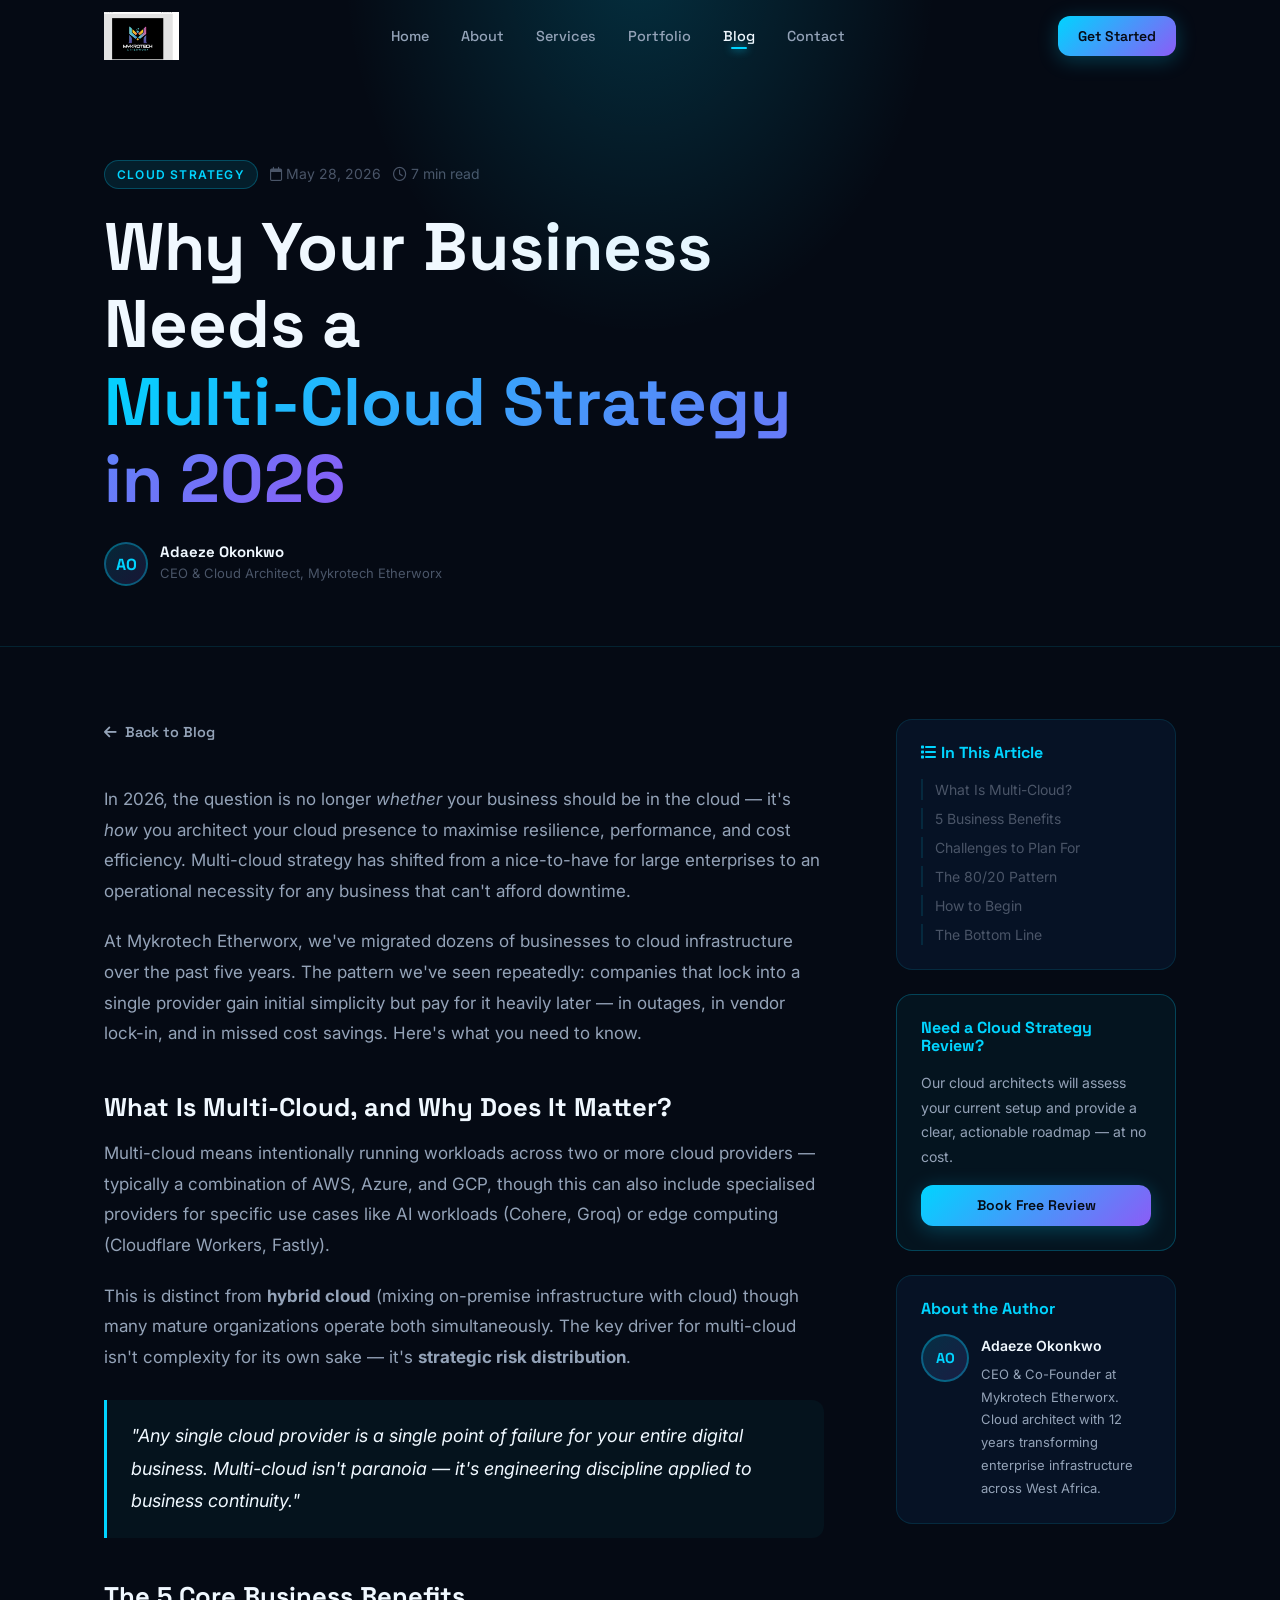
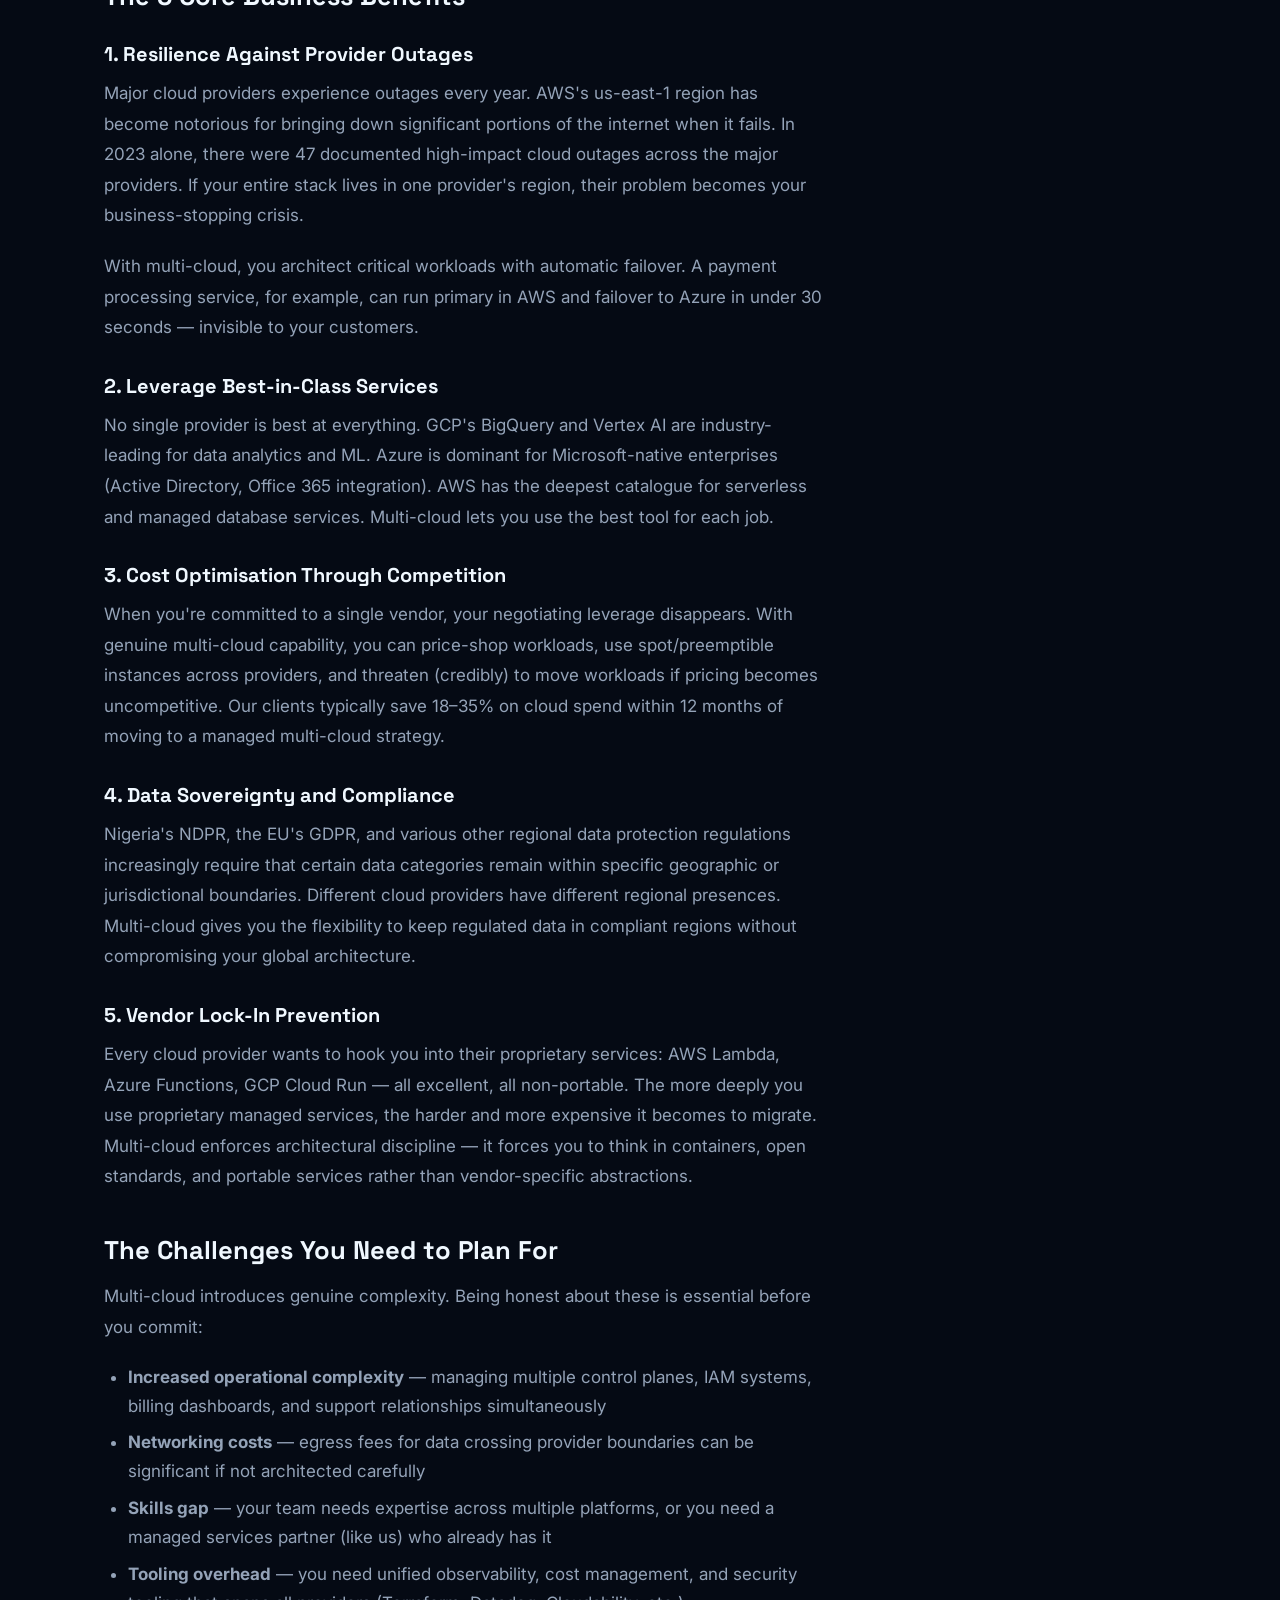
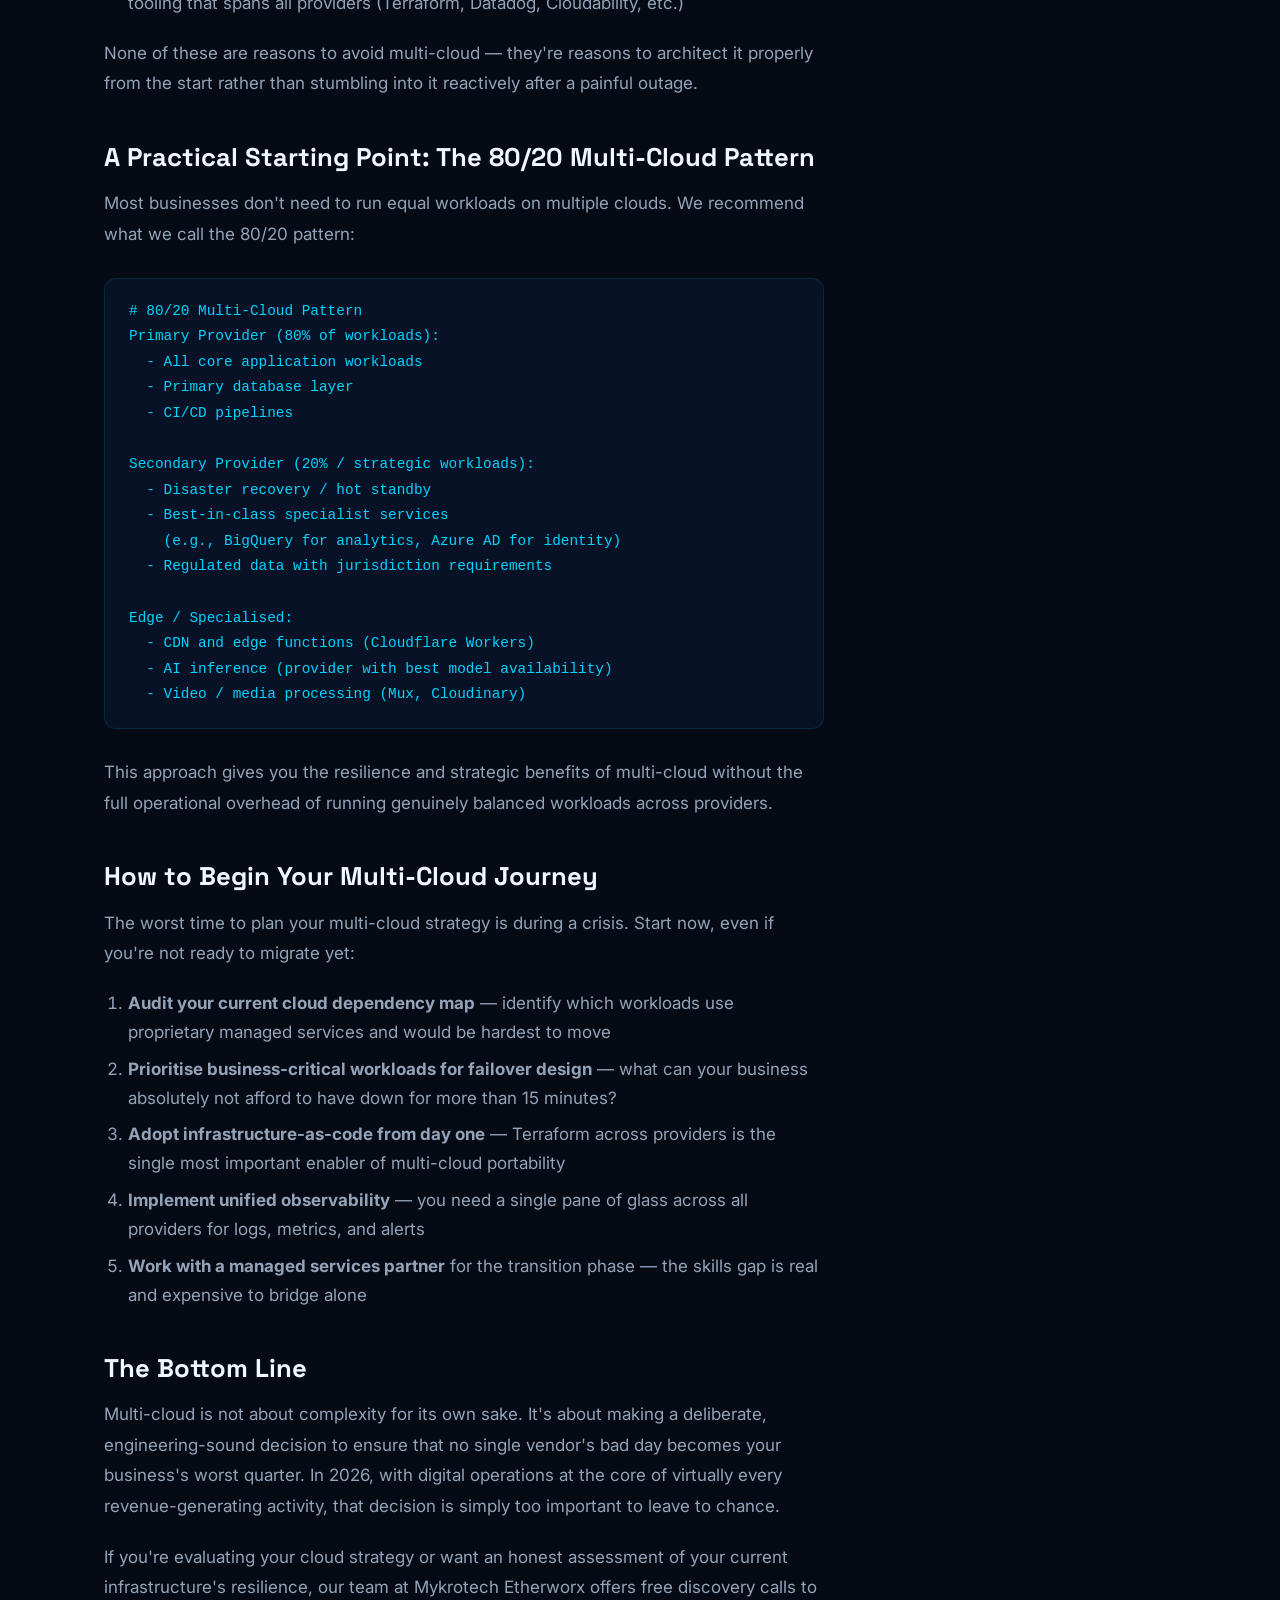
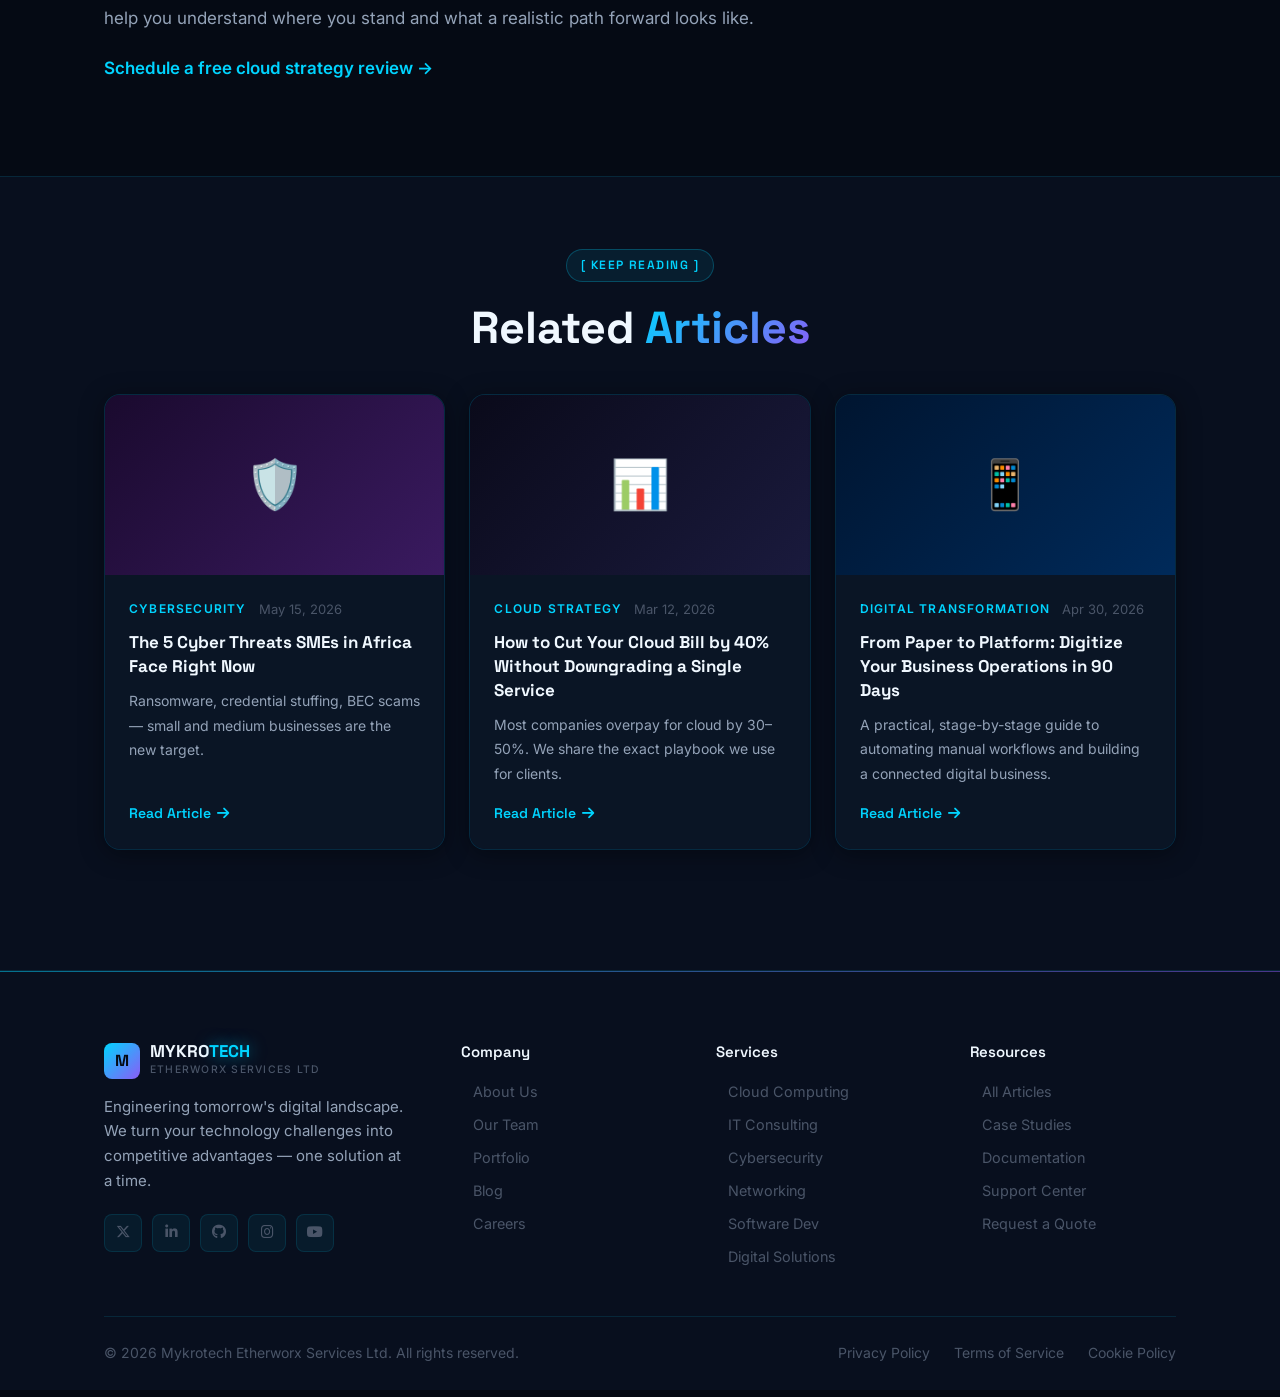
==== commit 94bd53d3: "Add real logo image to all pages navbar and footer" ====
--- a/blog-post.html
+++ b/blog-post.html
@@ -27,11 +27,7 @@
     <div class="container">
       <nav class="nav-inner" aria-label="Main navigation">
         <a href="index.html" class="nav-logo" aria-label="Mykrotech Etherworx — go to homepage">
-          <div class="logo-icon" aria-hidden="true">M</div>
-          <div>
-            <div class="logo-text"><span class="mykro">MYKRO</span><span class="tech">TECH</span></div>
-            <span class="logo-sub">Etherworx Services Ltd</span>
-          </div>
+          <img src="logo.png" alt="Mykrotech Etherworx Services Ltd" class="nav-logo-img" />
         </a>
         <ul class="nav-links" role="list">
           <li><a href="index.html">Home</a></li>
--- a/css/styles.css
+++ b/css/styles.css
@@ -384,6 +384,13 @@
   align-items: center;
   gap: 10px;
   flex-shrink: 0;
+}
+
+.nav-logo-img {
+  height: 48px;
+  width: auto;
+  display: block;
+  object-fit: contain;
 }
 
 .nav-logo .logo-icon {
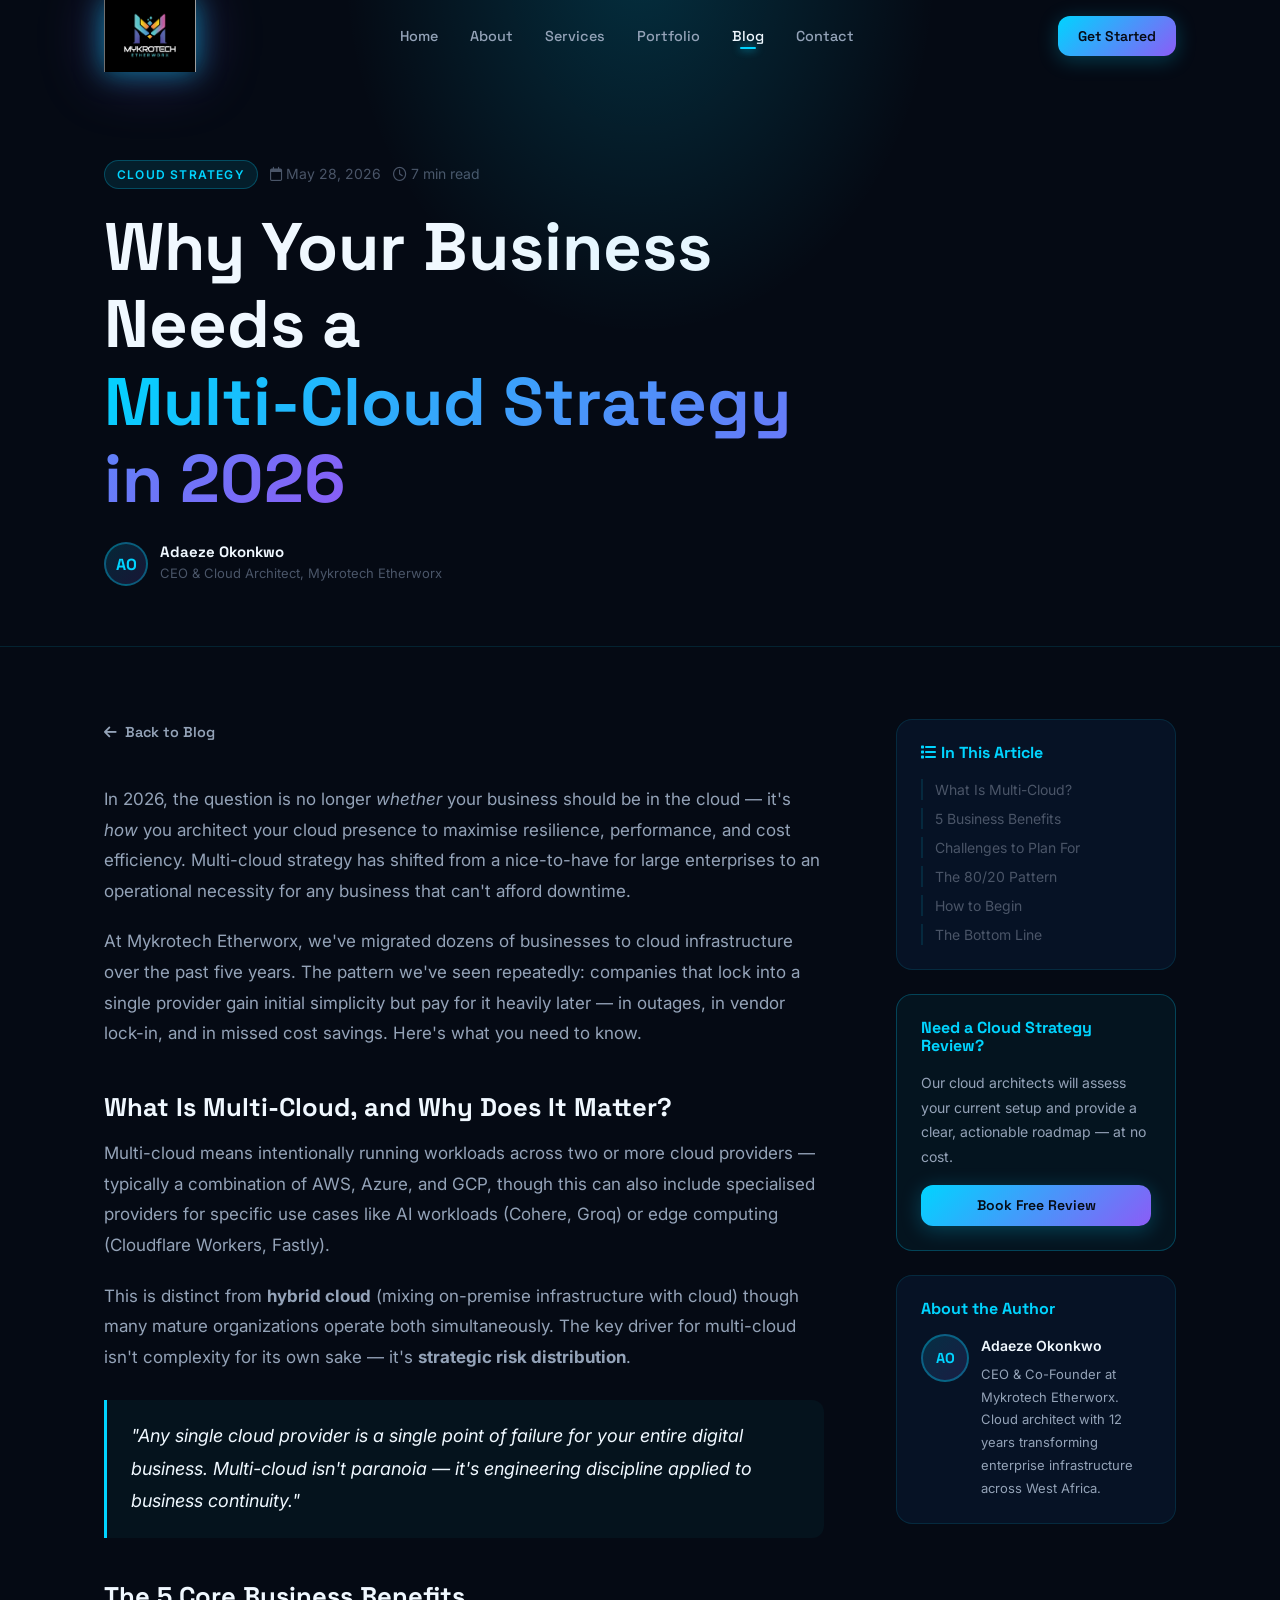
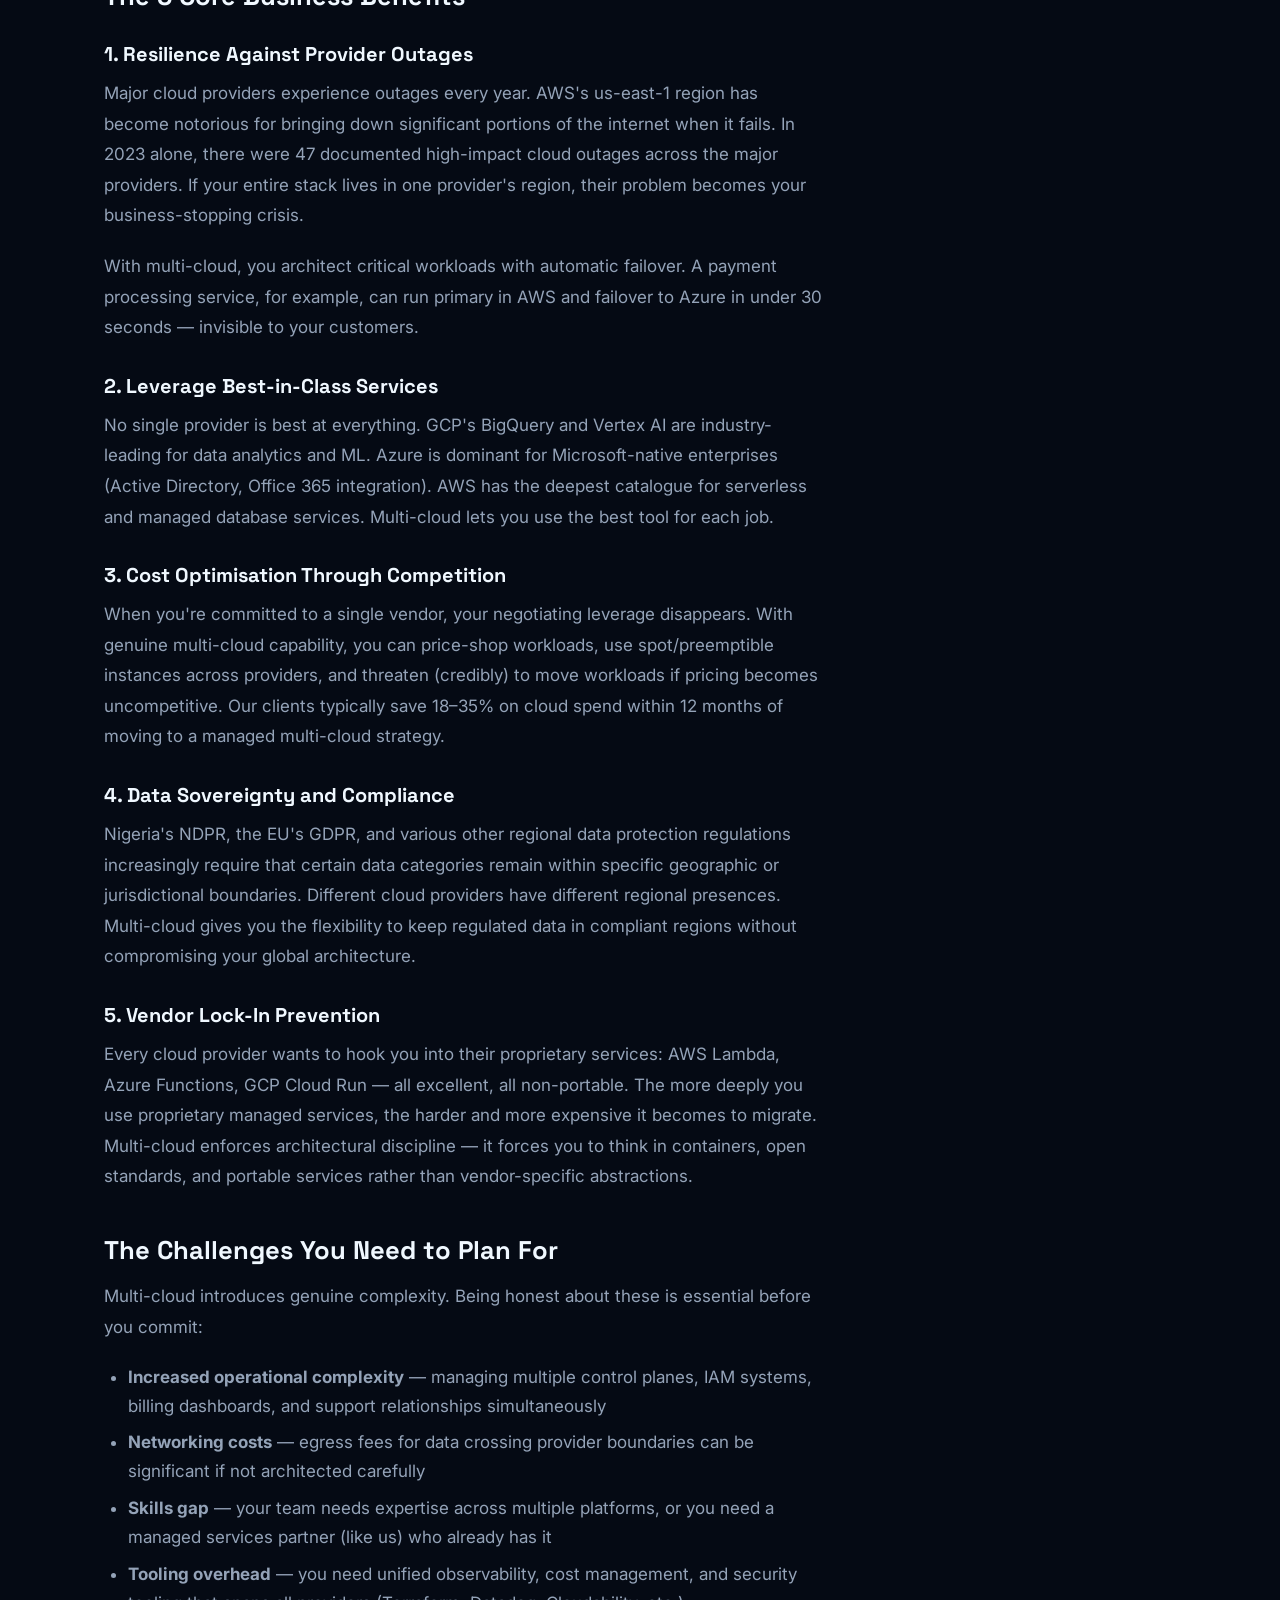
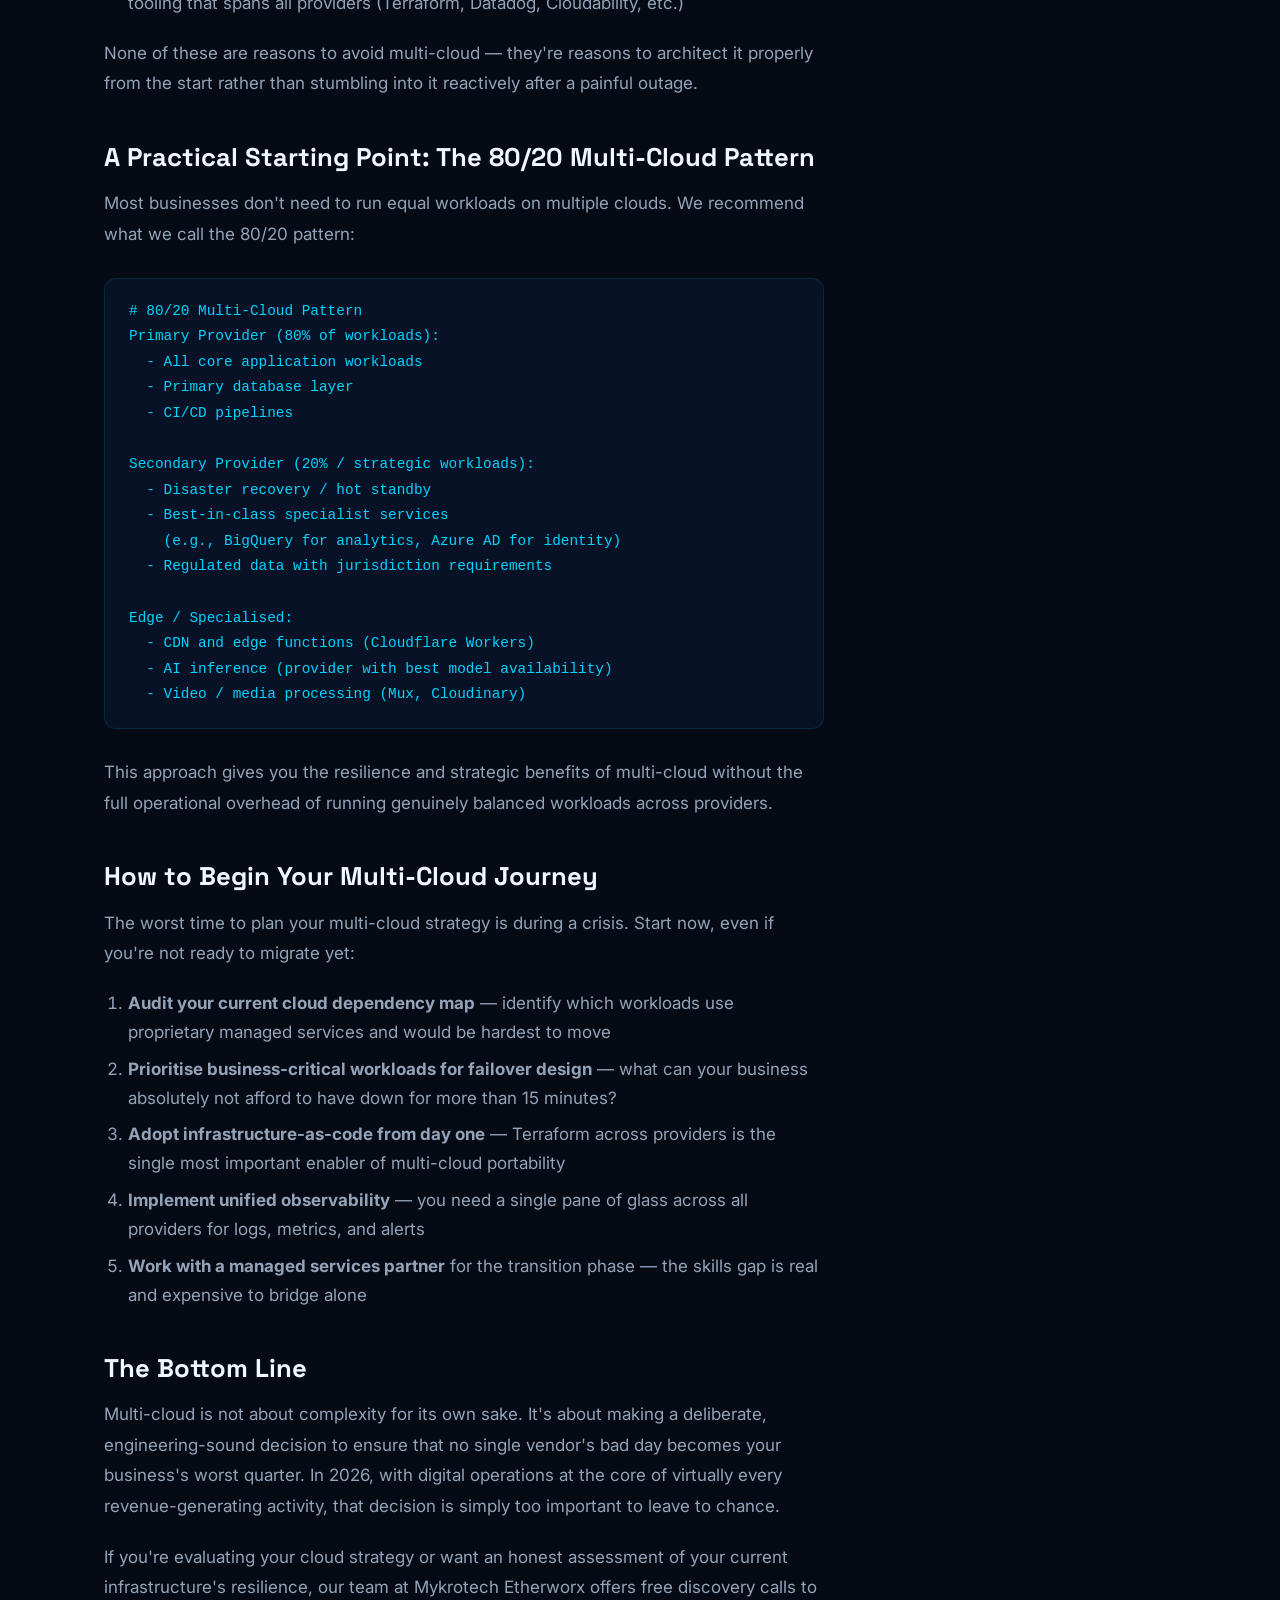
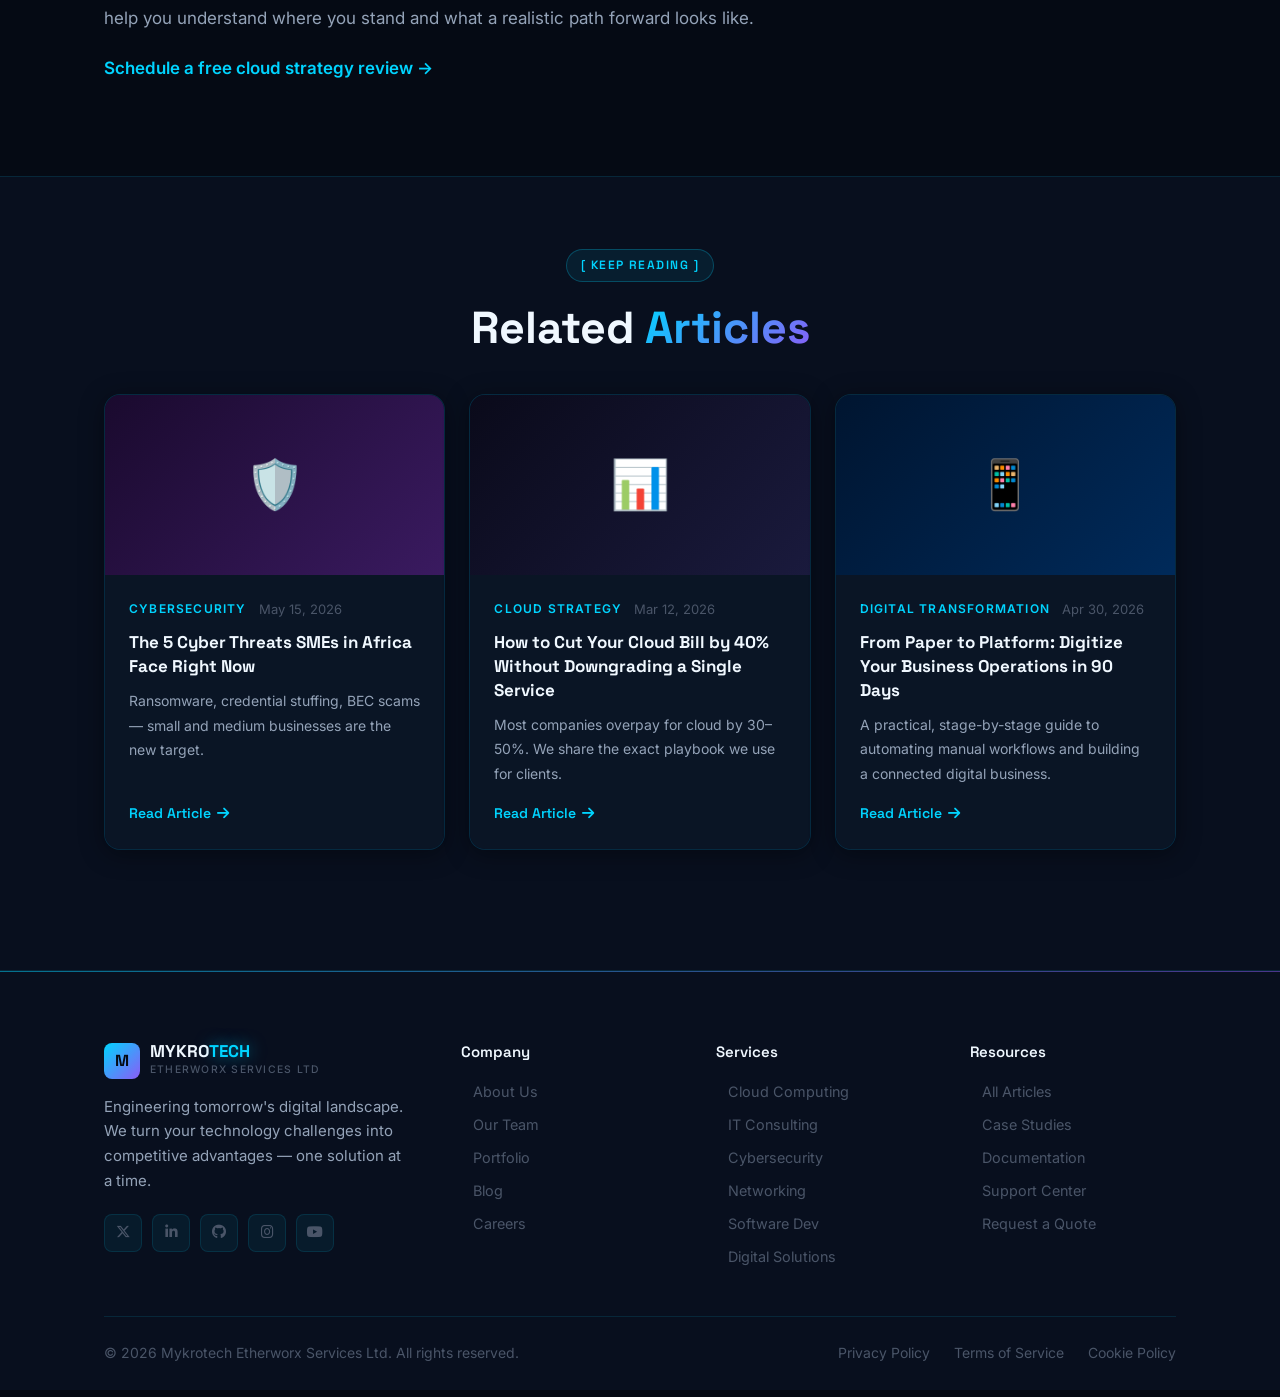
==== commit d14da830: "Use mylogo.png: larger size, black bg removed via blend mode, neon glow effect" ====
--- a/blog-post.html
+++ b/blog-post.html
@@ -27,7 +27,7 @@
     <div class="container">
       <nav class="nav-inner" aria-label="Main navigation">
         <a href="index.html" class="nav-logo" aria-label="Mykrotech Etherworx — go to homepage">
-          <img src="logo.png" alt="Mykrotech Etherworx Services Ltd" class="nav-logo-img" />
+          <img src="mylogo.png" alt="Mykrotech Etherworx Services Ltd" class="nav-logo-img" />
         </a>
         <ul class="nav-links" role="list">
           <li><a href="index.html">Home</a></li>
--- a/css/styles.css
+++ b/css/styles.css
@@ -387,10 +387,19 @@
 }
 
 .nav-logo-img {
-  height: 48px;
+  height: 72px;
   width: auto;
   display: block;
   object-fit: contain;
+  /* mix-blend-mode: screen removes the black background on dark navbars */
+  mix-blend-mode: screen;
+  filter: drop-shadow(0 0 14px rgba(0, 212, 255, 0.55)) drop-shadow(0 0 28px rgba(139, 92, 246, 0.3));
+  transition: filter var(--transition-base), transform var(--transition-base);
+}
+
+.nav-logo:hover .nav-logo-img {
+  filter: drop-shadow(0 0 20px rgba(0, 212, 255, 0.85)) drop-shadow(0 0 40px rgba(139, 92, 246, 0.5));
+  transform: scale(1.04);
 }
 
 .nav-logo .logo-icon {
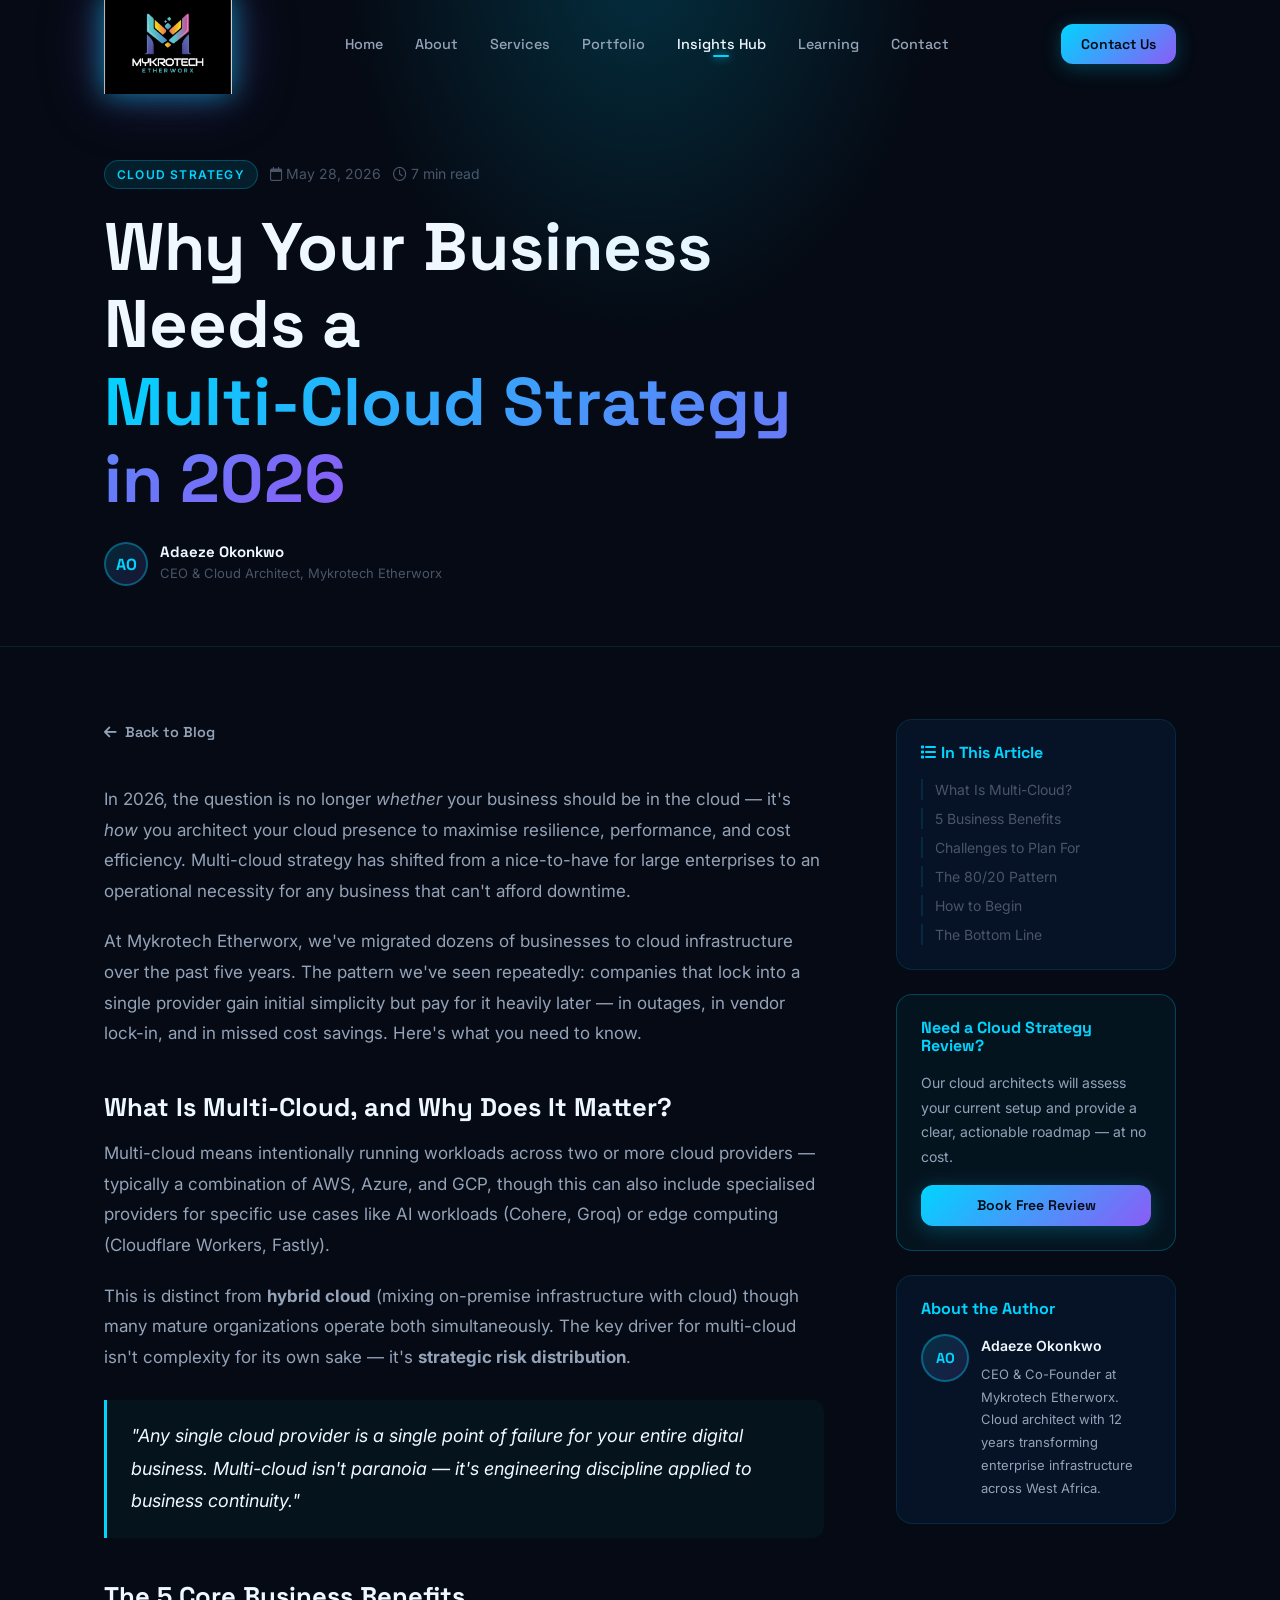
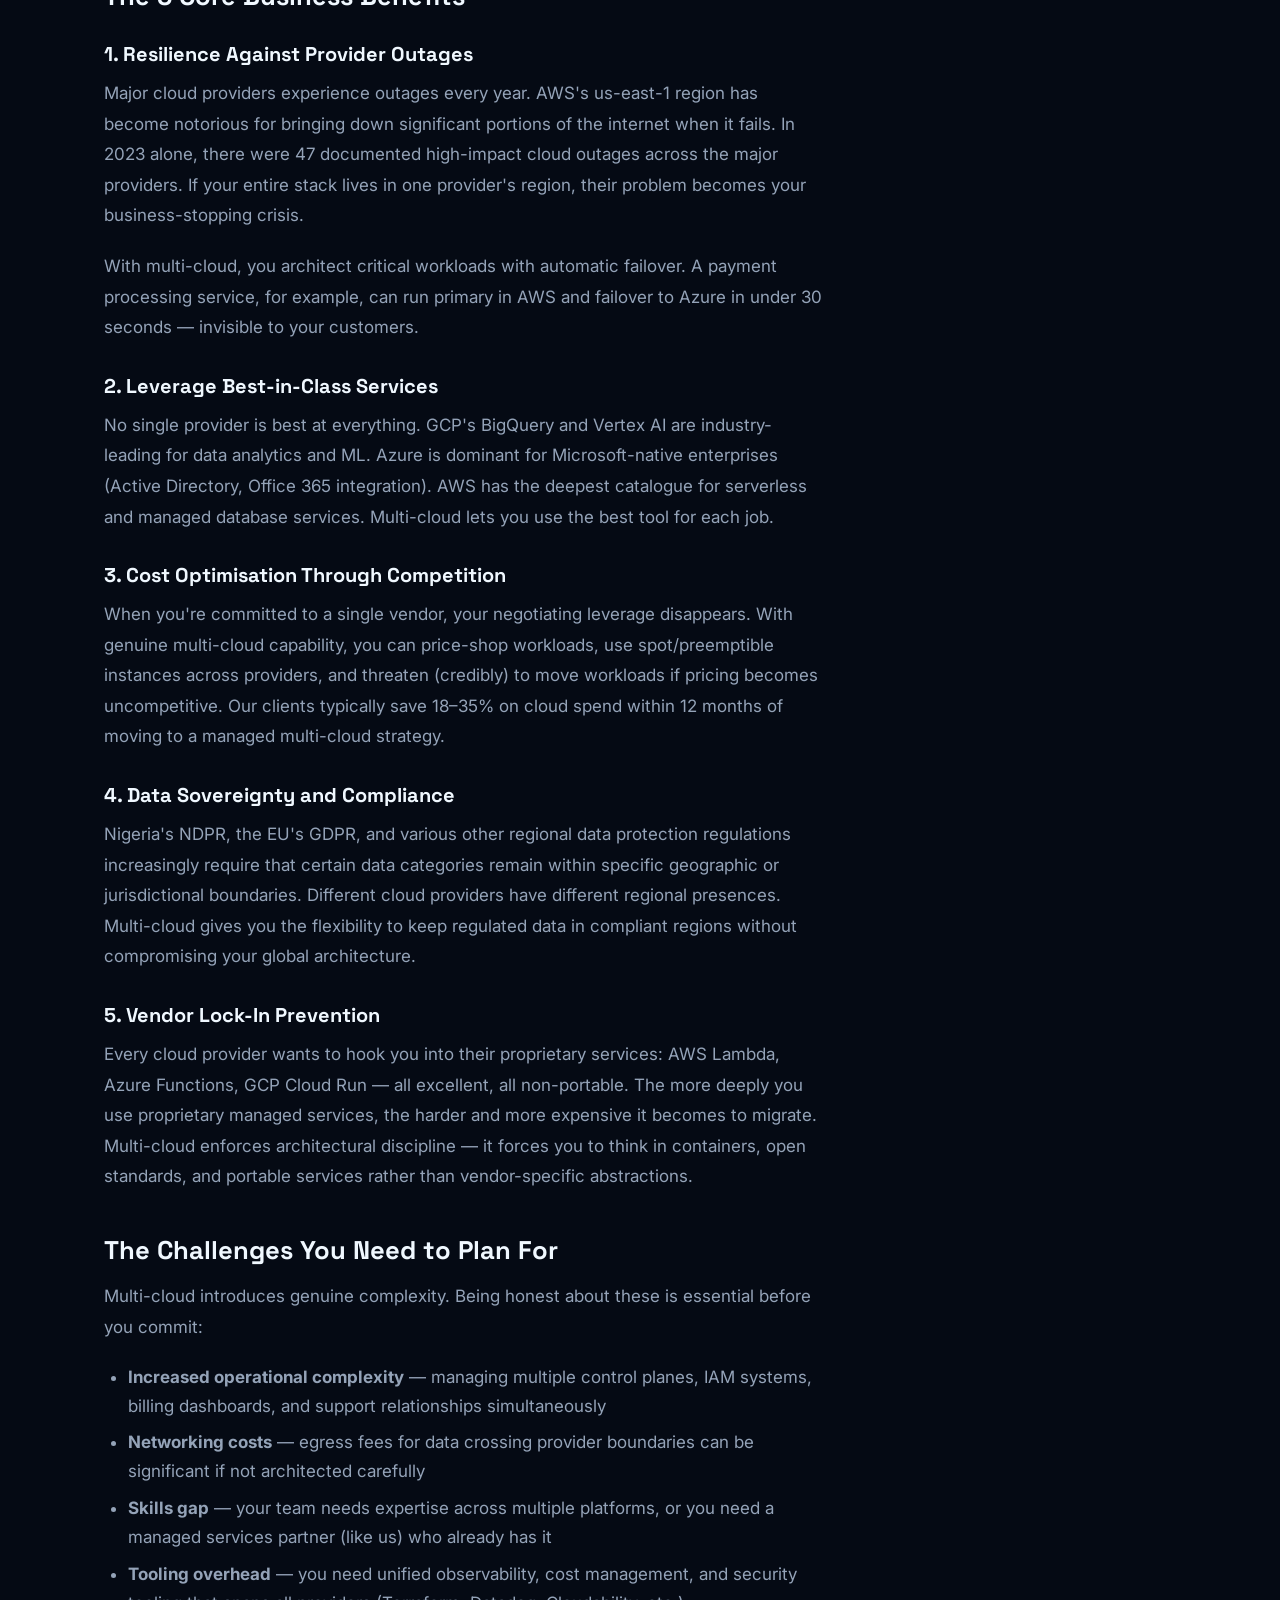
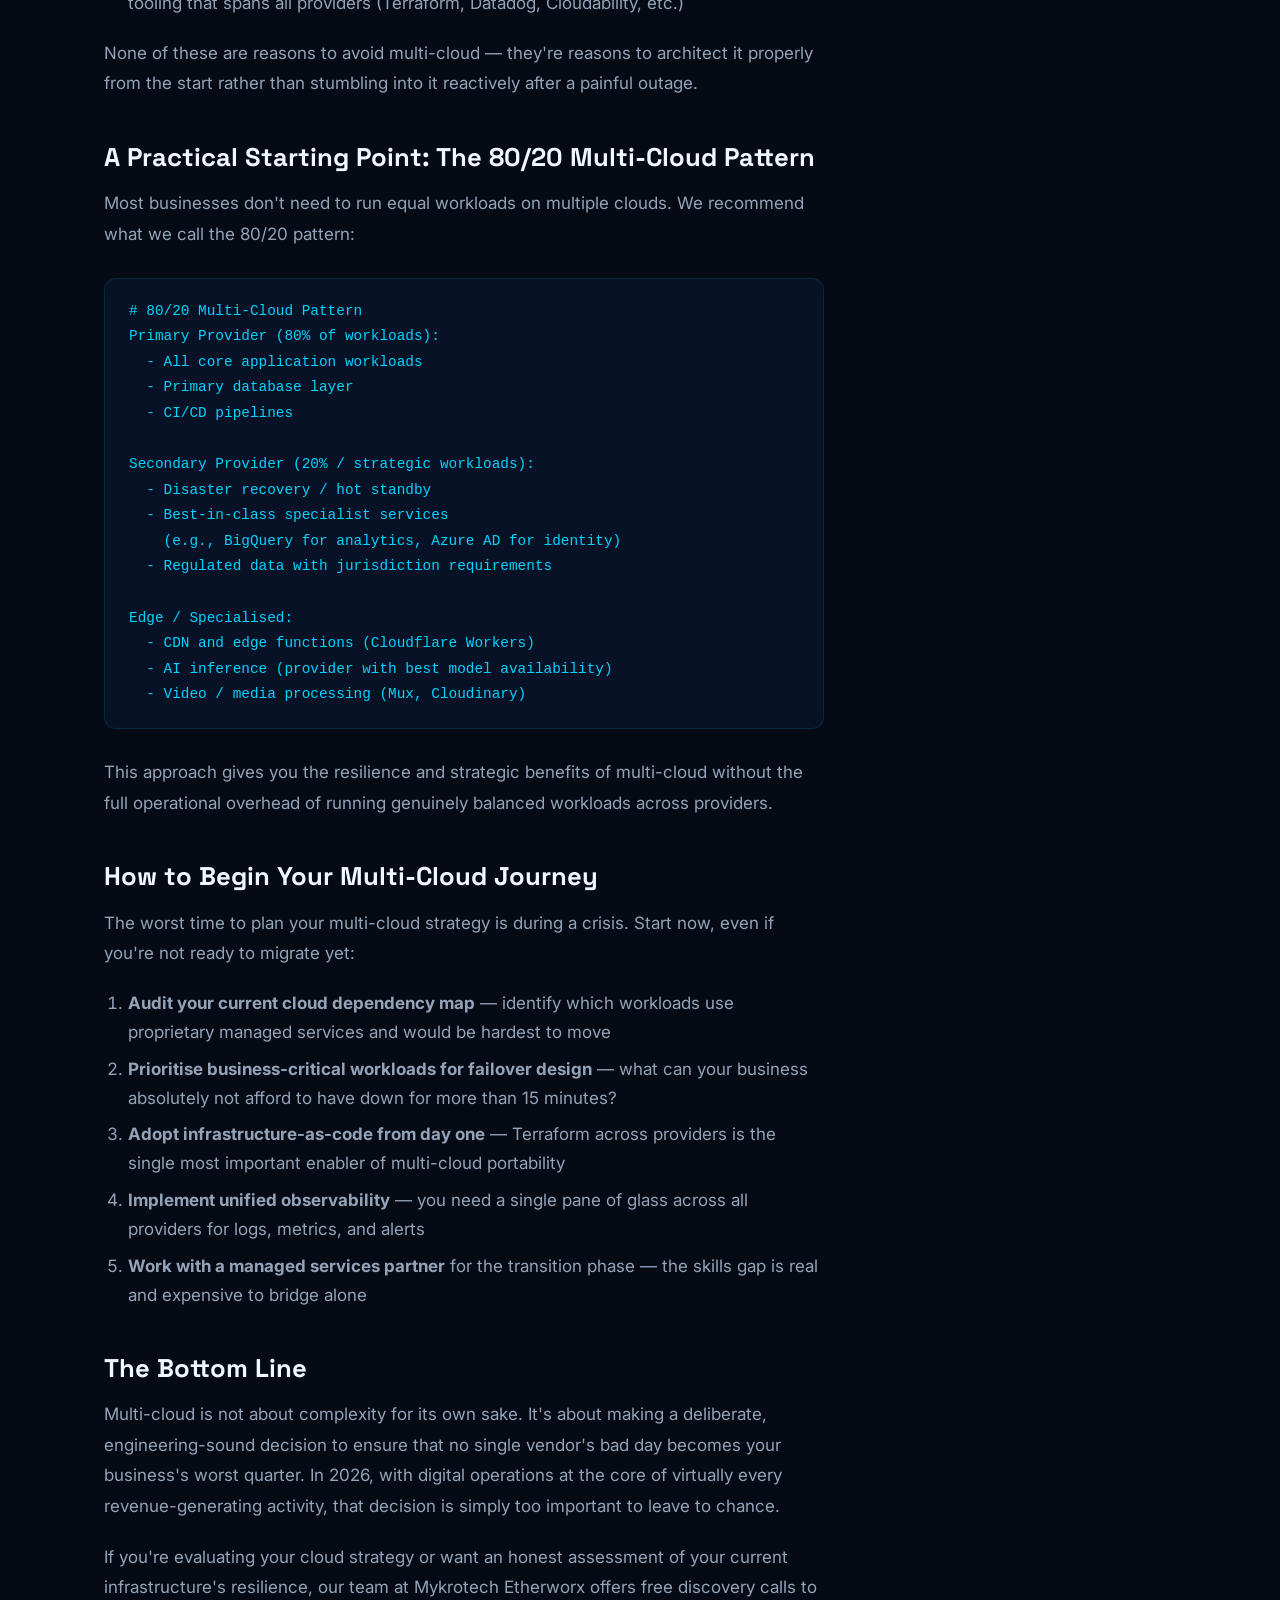
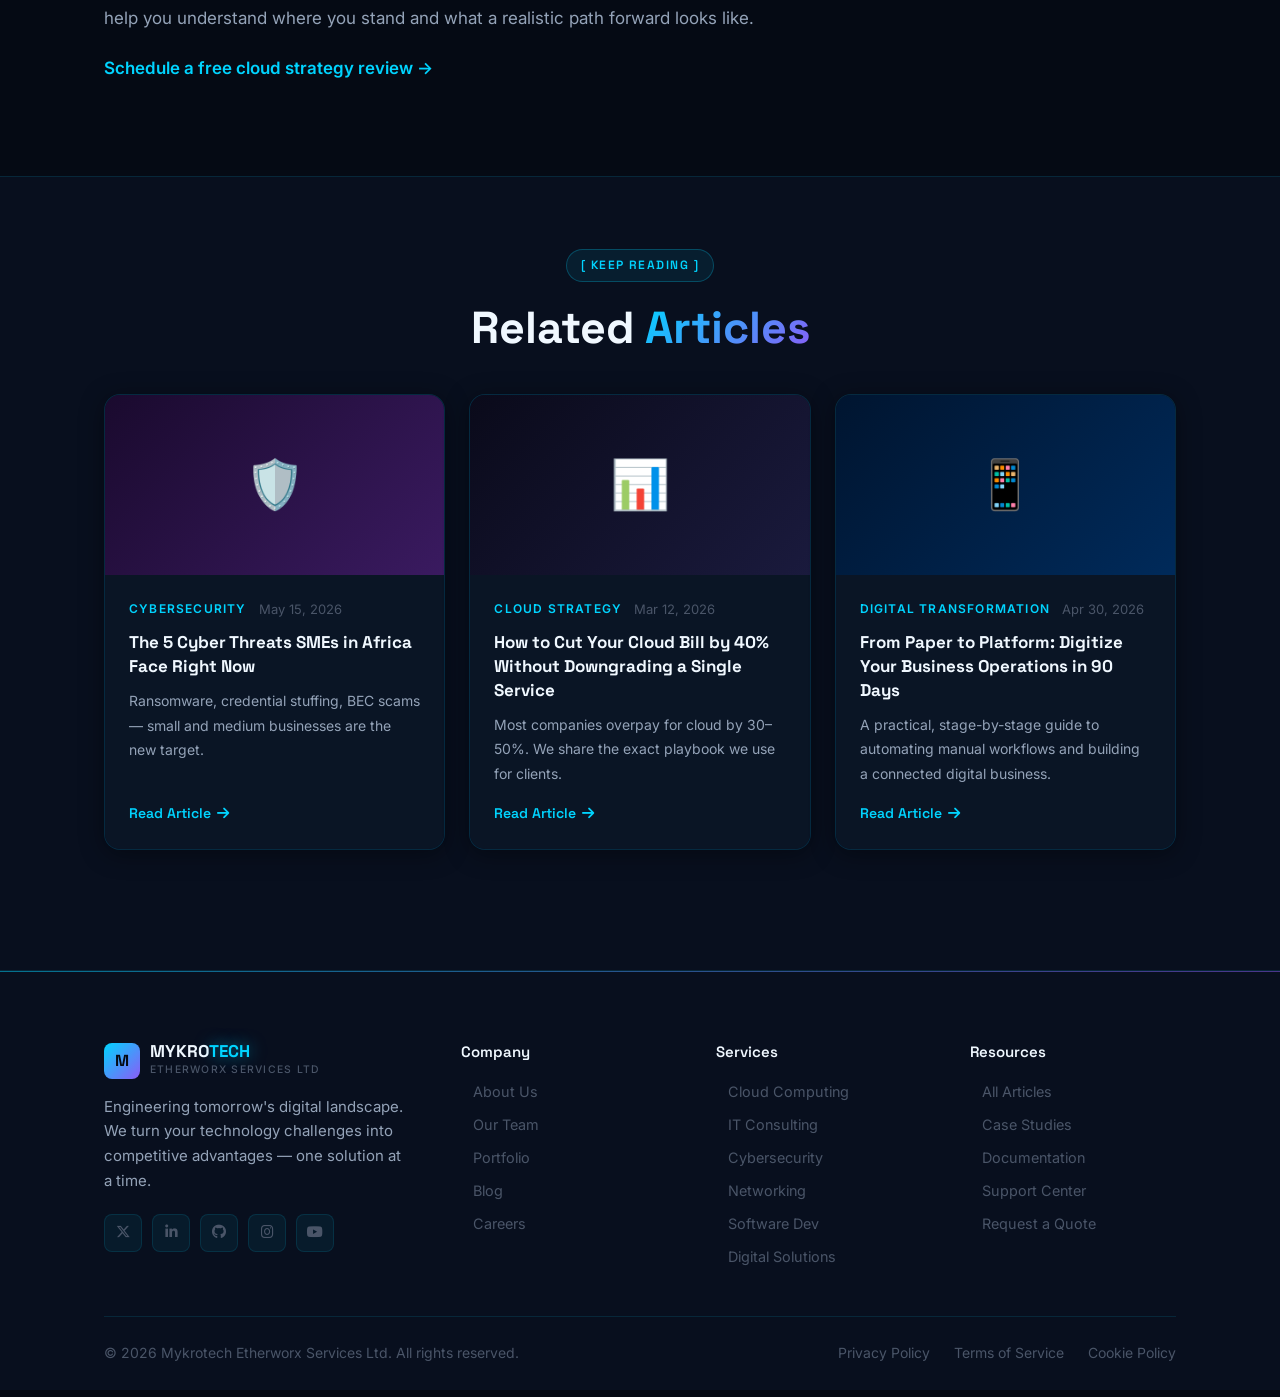
==== commit ad1c7254: "Full redesign: chamco-inspired layout with 15 sections, Insights Hub, Training Programs - index.html" ====
--- a/blog-post.html
+++ b/blog-post.html
@@ -31,13 +31,14 @@
         </a>
         <ul class="nav-links" role="list">
           <li><a href="index.html">Home</a></li>
-          <li><a href="index.html#about">About</a></li>
+          <li><a href="index.html#who-we-are">About</a></li>
           <li><a href="index.html#services">Services</a></li>
           <li><a href="index.html#portfolio">Portfolio</a></li>
-          <li><a href="blog.html" class="active">Blog</a></li>
+          <li><a href="blog.html" class="active">Insights Hub</a></li>
+          <li><a href="learning.html">Learning</a></li>
           <li><a href="index.html#contact">Contact</a></li>
         </ul>
-        <a href="index.html#contact" class="btn btn-primary nav-cta btn-sm">Get Started</a>
+        <a href="index.html#contact" class="btn btn-primary nav-cta btn-sm">Contact Us</a>
         <button class="hamburger" aria-label="Open navigation menu" aria-expanded="false" aria-controls="mobile-menu-post">
           <span></span><span></span><span></span>
         </button>
@@ -45,12 +46,13 @@
     </div>
     <nav class="mobile-menu" id="mobile-menu-post" aria-label="Mobile navigation">
       <a href="index.html">Home</a>
-      <a href="index.html#about">About Us</a>
+      <a href="index.html#who-we-are">About</a>
       <a href="index.html#services">Services</a>
       <a href="index.html#portfolio">Portfolio</a>
-      <a href="blog.html">Blog</a>
+      <a href="blog.html">Insights Hub</a>
+      <a href="learning.html">Learning</a>
       <a href="index.html#contact">Contact</a>
-      <a href="index.html#contact" class="btn btn-primary btn-sm">Get Started</a>
+      <a href="index.html#contact" class="btn btn-primary btn-sm">Contact Us</a>
     </nav>
   </header>
 
--- a/css/styles.css
+++ b/css/styles.css
@@ -375,7 +375,7 @@
   align-items: center;
   justify-content: space-between;
   gap: 24px;
-  height: 72px;
+  height: 88px;
 }
 
 /* Logo */
@@ -387,7 +387,7 @@
 }
 
 .nav-logo-img {
-  height: 72px;
+  height: 100px;
   width: auto;
   display: block;
   object-fit: contain;
@@ -2377,3 +2377,892 @@
   outline-offset: 3px;
   border-radius: 4px;
 }
+
+/* =============================================================================
+   REDESIGN — Chamco-inspired layout additions
+   ============================================================================= */
+
+/* Nav height override for new logo size */
+.nav-inner { height: 88px; }
+
+/* Hero — ALL CAPS chamco style */
+.hero-title-caps {
+  font-size: clamp(2.6rem, 7vw, 5.2rem);
+  font-weight: 700;
+  letter-spacing: -0.01em;
+  line-height: 1.05;
+  text-transform: uppercase;
+  margin-bottom: 20px;
+}
+
+.hero-body-text {
+  font-size: clamp(1rem, 1.8vw, 1.15rem);
+  color: var(--color-text-secondary);
+  max-width: 620px;
+  margin: 0 auto 16px;
+  line-height: 1.75;
+}
+
+/* =============================================================================
+   TRAINING PROGRAMS SECTION
+   ============================================================================= */
+#training {
+  background: var(--color-bg-secondary);
+  padding: var(--section-padding);
+}
+
+.training-grid {
+  display: grid;
+  grid-template-columns: repeat(3, 1fr);
+  gap: 24px;
+}
+
+.training-card {
+  background: var(--color-surface);
+  border: 1px solid var(--color-border);
+  border-radius: var(--radius-lg);
+  padding: 0;
+  overflow: hidden;
+  transition: border-color var(--transition-base), box-shadow var(--transition-base), transform var(--transition-base);
+  display: flex;
+  flex-direction: column;
+}
+
+.training-card:hover {
+  border-color: var(--color-border-hover);
+  box-shadow: var(--shadow-card-hover);
+  transform: translateY(-4px);
+}
+
+.training-card-top {
+  height: 6px;
+  background: var(--gradient-brand);
+}
+
+.training-card-body {
+  padding: 28px;
+  flex: 1;
+  display: flex;
+  flex-direction: column;
+  gap: 14px;
+}
+
+.training-date-tag {
+  display: inline-flex;
+  align-items: center;
+  gap: 6px;
+  font-family: var(--font-heading);
+  font-size: 0.8rem;
+  font-weight: 600;
+  letter-spacing: 0.08em;
+  color: var(--color-accent-cyan);
+  background: rgba(0, 212, 255, 0.08);
+  border: 1px solid rgba(0, 212, 255, 0.2);
+  padding: 4px 12px;
+  border-radius: 100px;
+  width: fit-content;
+}
+
+.training-card-body h3 {
+  font-size: 1.125rem;
+  line-height: 1.35;
+}
+
+.training-card-body p {
+  font-size: 0.9rem;
+  flex: 1;
+}
+
+.training-badges {
+  display: flex;
+  flex-wrap: wrap;
+  gap: 8px;
+}
+
+.training-badge {
+  display: inline-flex;
+  align-items: center;
+  gap: 5px;
+  font-size: 0.8rem;
+  color: var(--color-text-secondary);
+  background: rgba(255,255,255,0.04);
+  border: 1px solid var(--color-border);
+  padding: 4px 10px;
+  border-radius: var(--radius-sm);
+}
+
+.training-badge i { color: var(--color-accent-cyan); font-size: 0.75rem; }
+
+.training-price {
+  font-family: var(--font-heading);
+  font-size: 1.25rem;
+  font-weight: 700;
+  color: var(--color-accent-cyan);
+}
+
+.training-card-footer {
+  padding: 16px 28px;
+  border-top: 1px solid var(--color-border);
+  display: flex;
+  align-items: center;
+  justify-content: space-between;
+  gap: 12px;
+}
+
+/* =============================================================================
+   INSIGHTS HUB SECTION
+   ============================================================================= */
+#insights {
+  padding: var(--section-padding);
+  background: var(--color-bg);
+}
+
+.insights-grid {
+  display: grid;
+  grid-template-columns: repeat(3, 1fr);
+  gap: 28px;
+}
+
+.insight-card {
+  border-radius: var(--radius-lg);
+  overflow: hidden;
+  border: 1px solid var(--color-border);
+  display: flex;
+  flex-direction: column;
+  transition: border-color var(--transition-base), box-shadow var(--transition-base), transform var(--transition-base);
+  background: var(--color-surface-solid);
+}
+
+.insight-card:hover {
+  border-color: var(--color-border-hover);
+  box-shadow: var(--shadow-card-hover);
+  transform: translateY(-5px);
+}
+
+.insight-thumb {
+  height: 220px;
+  position: relative;
+  overflow: hidden;
+  flex-shrink: 0;
+}
+
+.insight-thumb-inner {
+  width: 100%;
+  height: 100%;
+  display: flex;
+  align-items: center;
+  justify-content: center;
+  font-size: 3.5rem;
+  position: relative;
+}
+
+.insight-thumb-inner::after {
+  content: '';
+  position: absolute;
+  inset: 0;
+  background-size: 28px 28px;
+  background-image:
+    linear-gradient(rgba(0,212,255,0.05) 1px, transparent 1px),
+    linear-gradient(90deg, rgba(0,212,255,0.05) 1px, transparent 1px);
+}
+
+/* Insight thumb gradients — one per article */
+.ithumb-1 { background: linear-gradient(145deg,#011a3a,#0050a0,#0a2a60); }
+.ithumb-2 { background: linear-gradient(145deg,#1a0030,#5a0090,#2a0050); }
+.ithumb-3 { background: linear-gradient(145deg,#001520,#004060,#002535); }
+.ithumb-4 { background: linear-gradient(145deg,#001a10,#005030,#002a18); }
+.ithumb-5 { background: linear-gradient(145deg,#1a0010,#500030,#2a0018); }
+.ithumb-6 { background: linear-gradient(145deg,#0a0a00,#303000,#1a1a00); }
+.ithumb-7 { background: linear-gradient(145deg,#001a1a,#005050,#002a2a); }
+
+.insight-body {
+  padding: 24px;
+  display: flex;
+  flex-direction: column;
+  gap: 10px;
+  flex: 1;
+}
+
+.insight-meta {
+  display: flex;
+  align-items: center;
+  gap: 10px;
+  flex-wrap: wrap;
+}
+
+.insight-category {
+  font-size: 0.72rem;
+  font-weight: 700;
+  letter-spacing: 0.1em;
+  text-transform: uppercase;
+  color: var(--color-accent-cyan);
+  background: rgba(0, 212, 255, 0.08);
+  border: 1px solid rgba(0, 212, 255, 0.2);
+  padding: 3px 10px;
+  border-radius: 100px;
+}
+
+.insight-date {
+  font-size: 0.8rem;
+  color: var(--color-text-muted);
+}
+
+.insight-body h3 {
+  font-size: 1.0625rem;
+  line-height: 1.4;
+  transition: color var(--transition-fast);
+}
+
+.insight-card:hover .insight-body h3 { color: var(--color-accent-cyan); }
+
+.insight-body p {
+  font-size: 0.875rem;
+  line-height: 1.7;
+  flex: 1;
+  display: -webkit-box;
+  -webkit-line-clamp: 3;
+  -webkit-box-orient: vertical;
+  overflow: hidden;
+}
+
+.insight-link {
+  display: inline-flex;
+  align-items: center;
+  gap: 6px;
+  font-family: var(--font-heading);
+  font-size: 0.875rem;
+  font-weight: 600;
+  color: var(--color-accent-cyan);
+  transition: gap var(--transition-fast);
+  margin-top: 4px;
+}
+.insight-link:hover { gap: 10px; }
+
+/* =============================================================================
+   WHO WE ARE — ACCORDION
+   ============================================================================= */
+#who-we-are {
+  padding: var(--section-padding);
+  background: var(--color-bg-secondary);
+}
+
+.who-grid {
+  display: grid;
+  grid-template-columns: 1fr 1fr;
+  gap: 60px;
+  align-items: start;
+}
+
+.who-text h2 { margin-bottom: 20px; }
+.who-text p  { margin-bottom: 24px; }
+
+.accordion-list {
+  display: flex;
+  flex-direction: column;
+  gap: 0;
+  border: 1px solid var(--color-border);
+  border-radius: var(--radius-lg);
+  overflow: hidden;
+}
+
+.accordion-item {
+  border-bottom: 1px solid var(--color-border);
+}
+
+.accordion-item:last-child { border-bottom: none; }
+
+.accordion-trigger {
+  width: 100%;
+  display: flex;
+  align-items: center;
+  justify-content: space-between;
+  gap: 16px;
+  padding: 20px 24px;
+  background: transparent;
+  text-align: left;
+  cursor: pointer;
+  font-family: var(--font-heading);
+  font-size: 1rem;
+  font-weight: 600;
+  color: var(--color-text-primary);
+  transition: background var(--transition-fast), color var(--transition-fast);
+}
+
+.accordion-trigger:hover,
+.accordion-trigger[aria-expanded="true"] {
+  background: rgba(0, 212, 255, 0.05);
+  color: var(--color-accent-cyan);
+}
+
+.accordion-icon {
+  width: 28px;
+  height: 28px;
+  border-radius: 50%;
+  border: 1px solid var(--color-border);
+  display: flex;
+  align-items: center;
+  justify-content: center;
+  flex-shrink: 0;
+  font-size: 0.8rem;
+  transition: transform var(--transition-base), background var(--transition-base), border-color var(--transition-base);
+  color: var(--color-accent-cyan);
+}
+
+.accordion-trigger[aria-expanded="true"] .accordion-icon {
+  transform: rotate(45deg);
+  background: rgba(0, 212, 255, 0.1);
+  border-color: var(--color-accent-cyan);
+}
+
+.accordion-body {
+  max-height: 0;
+  overflow: hidden;
+  transition: max-height 0.4s ease, padding 0.3s ease;
+}
+
+.accordion-body.open {
+  max-height: 400px;
+}
+
+.accordion-body-inner {
+  padding: 0 24px 20px;
+  color: var(--color-text-secondary);
+  font-size: 0.9375rem;
+  line-height: 1.75;
+}
+
+/* =============================================================================
+   METHODOLOGY — Numbered 01 / 02 / 03
+   ============================================================================= */
+#methodology {
+  padding: var(--section-padding);
+  background: var(--color-bg);
+}
+
+.methodology-grid {
+  display: grid;
+  grid-template-columns: repeat(3, 1fr);
+  gap: 0;
+  position: relative;
+}
+
+.methodology-grid::before {
+  content: '';
+  position: absolute;
+  top: 44px;
+  left: calc(100% / 6);
+  right: calc(100% / 6);
+  height: 1px;
+  background: linear-gradient(90deg, transparent, var(--color-border-strong), transparent);
+}
+
+.method-card {
+  padding: 40px 32px;
+  text-align: center;
+  position: relative;
+}
+
+.method-number {
+  font-family: var(--font-heading);
+  font-size: 3.5rem;
+  font-weight: 700;
+  background: var(--gradient-brand);
+  -webkit-background-clip: text;
+  -webkit-text-fill-color: transparent;
+  background-clip: text;
+  line-height: 1;
+  margin-bottom: 20px;
+  display: block;
+}
+
+.method-icon {
+  width: 56px;
+  height: 56px;
+  background: var(--gradient-brand-soft);
+  border: 1px solid var(--color-border-strong);
+  border-radius: var(--radius-md);
+  display: flex;
+  align-items: center;
+  justify-content: center;
+  font-size: 1.4rem;
+  margin: 0 auto 20px;
+  transition: box-shadow var(--transition-base);
+}
+
+.method-card:hover .method-icon { box-shadow: var(--shadow-neon-sm); }
+
+.method-card h3 {
+  font-size: 1.25rem;
+  margin-bottom: 12px;
+}
+
+.method-card p { font-size: 0.9375rem; }
+
+/* =============================================================================
+   LEADERSHIP QUOTE
+   ============================================================================= */
+#quote-section {
+  padding: 80px 0;
+  background: var(--color-bg-secondary);
+  position: relative;
+  overflow: hidden;
+}
+
+#quote-section::before {
+  content: '';
+  position: absolute;
+  top: 0; left: 50%;
+  transform: translateX(-50%);
+  width: 600px; height: 300px;
+  background: var(--gradient-hero-radial);
+  pointer-events: none;
+}
+
+.quote-inner {
+  max-width: 820px;
+  margin: 0 auto;
+  text-align: center;
+  position: relative;
+  z-index: 1;
+}
+
+.quote-mark {
+  font-size: 6rem;
+  line-height: 0.6;
+  color: var(--color-accent-cyan);
+  opacity: 0.25;
+  font-family: Georgia, serif;
+  display: block;
+  margin-bottom: 16px;
+}
+
+.quote-text {
+  font-family: var(--font-heading);
+  font-size: clamp(1.2rem, 2.5vw, 1.6rem);
+  font-weight: 500;
+  color: var(--color-text-primary);
+  line-height: 1.55;
+  margin-bottom: 32px;
+  font-style: italic;
+}
+
+.quote-author {
+  display: flex;
+  align-items: center;
+  justify-content: center;
+  gap: 14px;
+}
+
+.quote-avatar {
+  width: 52px; height: 52px;
+  border-radius: 50%;
+  background: var(--gradient-brand-soft);
+  border: 2px solid var(--color-border-strong);
+  display: flex;
+  align-items: center;
+  justify-content: center;
+  font-family: var(--font-heading);
+  font-weight: 700;
+  font-size: 1rem;
+  color: var(--color-accent-cyan);
+  flex-shrink: 0;
+}
+
+.quote-author-text strong {
+  display: block;
+  font-family: var(--font-heading);
+  font-size: 1rem;
+  color: var(--color-text-primary);
+}
+
+.quote-author-text span {
+  font-size: 0.875rem;
+  color: var(--color-text-muted);
+}
+
+/* =============================================================================
+   CTA ZONE — Full-width gradient strip
+   ============================================================================= */
+#cta-zone {
+  padding: 90px 0;
+  background: var(--color-bg);
+  position: relative;
+  overflow: hidden;
+}
+
+.cta-zone-bg {
+  position: absolute;
+  inset: 0;
+  background:
+    radial-gradient(ellipse at 20% 50%, rgba(0,212,255,0.08) 0%, transparent 50%),
+    radial-gradient(ellipse at 80% 50%, rgba(139,92,246,0.08) 0%, transparent 50%);
+  pointer-events: none;
+}
+
+.cta-zone-border {
+  position: absolute;
+  inset: 24px;
+  border: 1px solid var(--color-border);
+  border-radius: var(--radius-xl);
+  pointer-events: none;
+}
+
+.cta-zone-inner {
+  position: relative;
+  z-index: 1;
+  text-align: center;
+  max-width: 700px;
+  margin: 0 auto;
+  display: flex;
+  flex-direction: column;
+  align-items: center;
+  gap: 20px;
+}
+
+.cta-zone-inner h2 {
+  font-size: clamp(1.8rem, 4vw, 2.8rem);
+  text-transform: uppercase;
+  letter-spacing: -0.01em;
+}
+
+.cta-zone-inner p {
+  font-size: 1.0625rem;
+  max-width: 520px;
+}
+
+.cta-btn-row {
+  display: flex;
+  gap: 16px;
+  flex-wrap: wrap;
+  justify-content: center;
+}
+
+/* =============================================================================
+   WHY MYKROTECH — 4-column grid
+   ============================================================================= */
+#why-us {
+  padding: var(--section-padding);
+  background: var(--color-bg-secondary);
+}
+
+.why-grid {
+  display: grid;
+  grid-template-columns: repeat(4, 1fr);
+  gap: 24px;
+}
+
+.why-card {
+  padding: 32px 24px;
+  text-align: center;
+  border-radius: var(--radius-lg);
+  border: 1px solid var(--color-border);
+  background: var(--color-surface);
+  display: flex;
+  flex-direction: column;
+  align-items: center;
+  gap: 14px;
+  transition: border-color var(--transition-base), box-shadow var(--transition-base), transform var(--transition-base);
+}
+
+.why-card:hover {
+  border-color: var(--color-border-hover);
+  box-shadow: var(--shadow-card-hover);
+  transform: translateY(-4px);
+}
+
+.why-icon {
+  width: 60px; height: 60px;
+  border-radius: var(--radius-md);
+  background: var(--gradient-brand-soft);
+  border: 1px solid var(--color-border-strong);
+  display: flex;
+  align-items: center;
+  justify-content: center;
+  font-size: 1.6rem;
+  transition: box-shadow var(--transition-base);
+}
+
+.why-card:hover .why-icon { box-shadow: var(--shadow-neon-sm); }
+
+.why-card h4 { font-size: 1.0625rem; }
+.why-card p  { font-size: 0.875rem; }
+
+/* =============================================================================
+   FAQ ACCORDION
+   ============================================================================= */
+#faq {
+  padding: var(--section-padding);
+  background: var(--color-bg);
+}
+
+.faq-list {
+  max-width: 820px;
+  margin: 0 auto;
+  display: flex;
+  flex-direction: column;
+  gap: 12px;
+}
+
+.faq-item {
+  background: var(--color-surface);
+  border: 1px solid var(--color-border);
+  border-radius: var(--radius-md);
+  overflow: hidden;
+  transition: border-color var(--transition-fast);
+}
+
+.faq-item:hover { border-color: var(--color-border-strong); }
+
+.faq-trigger {
+  width: 100%;
+  display: flex;
+  align-items: center;
+  justify-content: space-between;
+  gap: 16px;
+  padding: 20px 24px;
+  background: transparent;
+  text-align: left;
+  cursor: pointer;
+  font-family: var(--font-heading);
+  font-size: 1rem;
+  font-weight: 600;
+  color: var(--color-text-primary);
+  transition: color var(--transition-fast);
+}
+
+.faq-trigger:hover,
+.faq-trigger[aria-expanded="true"] { color: var(--color-accent-cyan); }
+
+.faq-chevron {
+  font-size: 0.85rem;
+  color: var(--color-accent-cyan);
+  flex-shrink: 0;
+  transition: transform var(--transition-base);
+}
+
+.faq-trigger[aria-expanded="true"] .faq-chevron {
+  transform: rotate(180deg);
+}
+
+.faq-body {
+  max-height: 0;
+  overflow: hidden;
+  transition: max-height 0.4s ease;
+}
+
+.faq-body.open { max-height: 300px; }
+
+.faq-body-inner {
+  padding: 0 24px 20px;
+  color: var(--color-text-secondary);
+  font-size: 0.9375rem;
+  line-height: 1.75;
+  border-top: 1px solid var(--color-border);
+  padding-top: 16px;
+}
+
+/* =============================================================================
+   LEARNING PAGE — learning.html
+   ============================================================================= */
+.learning-hero {
+  padding: 160px 0 80px;
+  background: var(--color-bg);
+  text-align: center;
+  position: relative;
+  overflow: hidden;
+}
+
+.learning-hero::before {
+  content: '';
+  position: absolute;
+  top: 0; left: 50%;
+  transform: translateX(-50%);
+  width: 700px; height: 400px;
+  background: var(--gradient-hero-radial);
+  pointer-events: none;
+}
+
+.learning-hero h1 { margin-bottom: 16px; }
+.learning-hero p  { font-size: 1.0625rem; max-width: 560px; margin: 0 auto 32px; }
+
+.learning-section {
+  padding: 80px 0;
+  background: var(--color-bg);
+}
+
+.learning-grid {
+  display: grid;
+  grid-template-columns: repeat(3, 1fr);
+  gap: 28px;
+  margin-bottom: 72px;
+}
+
+.learning-card {
+  background: var(--color-surface);
+  border: 1px solid var(--color-border);
+  border-radius: var(--radius-lg);
+  overflow: hidden;
+  display: flex;
+  flex-direction: column;
+  transition: border-color var(--transition-base), box-shadow var(--transition-base), transform var(--transition-base);
+}
+
+.learning-card:hover {
+  border-color: var(--color-border-hover);
+  box-shadow: var(--shadow-card-hover);
+  transform: translateY(-4px);
+}
+
+.learning-card-banner {
+  height: 8px;
+  background: var(--gradient-brand);
+}
+
+.lcard-body {
+  padding: 28px;
+  flex: 1;
+  display: flex;
+  flex-direction: column;
+  gap: 14px;
+}
+
+.lcard-icon {
+  font-size: 2.2rem;
+  width: 56px; height: 56px;
+  background: var(--gradient-brand-soft);
+  border: 1px solid var(--color-border-strong);
+  border-radius: var(--radius-md);
+  display: flex; align-items: center; justify-content: center;
+}
+
+.lcard-body h3 { font-size: 1.125rem; line-height: 1.35; }
+.lcard-body > p { font-size: 0.9rem; flex: 1; }
+
+.lcard-topics {
+  list-style: none;
+  display: flex;
+  flex-direction: column;
+  gap: 6px;
+}
+
+.lcard-topics li {
+  font-size: 0.875rem;
+  color: var(--color-text-secondary);
+  display: flex;
+  align-items: center;
+  gap: 8px;
+}
+
+.lcard-topics li::before {
+  content: '';
+  width: 5px; height: 5px;
+  background: var(--color-accent-cyan);
+  border-radius: 50%;
+  flex-shrink: 0;
+  box-shadow: 0 0 6px var(--color-accent-cyan);
+}
+
+.lcard-badges {
+  display: flex; flex-wrap: wrap; gap: 8px;
+}
+
+.lcard-badge {
+  display: inline-flex; align-items: center; gap: 5px;
+  font-size: 0.78rem;
+  color: var(--color-text-secondary);
+  background: rgba(255,255,255,0.04);
+  border: 1px solid var(--color-border);
+  padding: 4px 10px;
+  border-radius: var(--radius-sm);
+}
+
+.lcard-badge i { color: var(--color-accent-cyan); font-size: 0.72rem; }
+
+.lcard-footer {
+  padding: 16px 28px;
+  border-top: 1px solid var(--color-border);
+  display: flex;
+  align-items: center;
+  justify-content: space-between;
+}
+
+.lcard-price {
+  font-family: var(--font-heading);
+  font-size: 1.2rem;
+  font-weight: 700;
+  color: var(--color-accent-cyan);
+}
+
+/* Learning CTA band */
+.learning-cta-band {
+  background: var(--color-bg-secondary);
+  border: 1px solid var(--color-border);
+  border-radius: var(--radius-xl);
+  padding: 56px 40px;
+  text-align: center;
+  display: flex;
+  flex-direction: column;
+  align-items: center;
+  gap: 16px;
+}
+
+.learning-cta-band h2 { font-size: clamp(1.5rem,3vw,2.2rem); }
+.learning-cta-band p  { max-width: 520px; }
+
+/* =============================================================================
+   INSIGHTS HUB PAGE — insights.html / blog.html
+   ============================================================================= */
+.insights-hero {
+  padding: 160px 0 80px;
+  background: var(--color-bg);
+  text-align: center;
+  position: relative;
+  overflow: hidden;
+}
+
+.insights-hero::before {
+  content: '';
+  position: absolute;
+  top: 0; left: 50%;
+  transform: translateX(-50%);
+  width: 700px; height: 400px;
+  background: var(--gradient-hero-radial);
+  pointer-events: none;
+}
+
+.insights-hero h1 { margin-bottom: 16px; }
+.insights-hero p  { font-size: 1.0625rem; max-width: 560px; margin: 0 auto; }
+
+.insights-listing { padding: 80px 0; }
+
+.insights-listing-grid {
+  display: grid;
+  grid-template-columns: repeat(3, 1fr);
+  gap: 28px;
+  margin-bottom: 56px;
+}
+
+/* =============================================================================
+   RESPONSIVE — New sections
+   ============================================================================= */
+@media (max-width: 1024px) {
+  .training-grid      { grid-template-columns: repeat(2, 1fr); }
+  .insights-grid      { grid-template-columns: repeat(2, 1fr); }
+  .who-grid           { grid-template-columns: 1fr; gap: 40px; }
+  .methodology-grid   { grid-template-columns: 1fr; }
+  .methodology-grid::before { display: none; }
+  .why-grid           { grid-template-columns: repeat(2, 1fr); }
+  .learning-grid      { grid-template-columns: repeat(2, 1fr); }
+  .insights-listing-grid { grid-template-columns: repeat(2, 1fr); }
+}
+
+@media (max-width: 640px) {
+  .training-grid      { grid-template-columns: 1fr; }
+  .insights-grid      { grid-template-columns: 1fr; }
+  .why-grid           { grid-template-columns: 1fr; }
+  .learning-grid      { grid-template-columns: 1fr; }
+  .insights-listing-grid { grid-template-columns: 1fr; }
+  .cta-btn-row        { flex-direction: column; width: 100%; }
+  .cta-btn-row .btn   { width: 100%; justify-content: center; }
+  .hero-title-caps    { font-size: clamp(2rem, 9vw, 3rem); }
+}
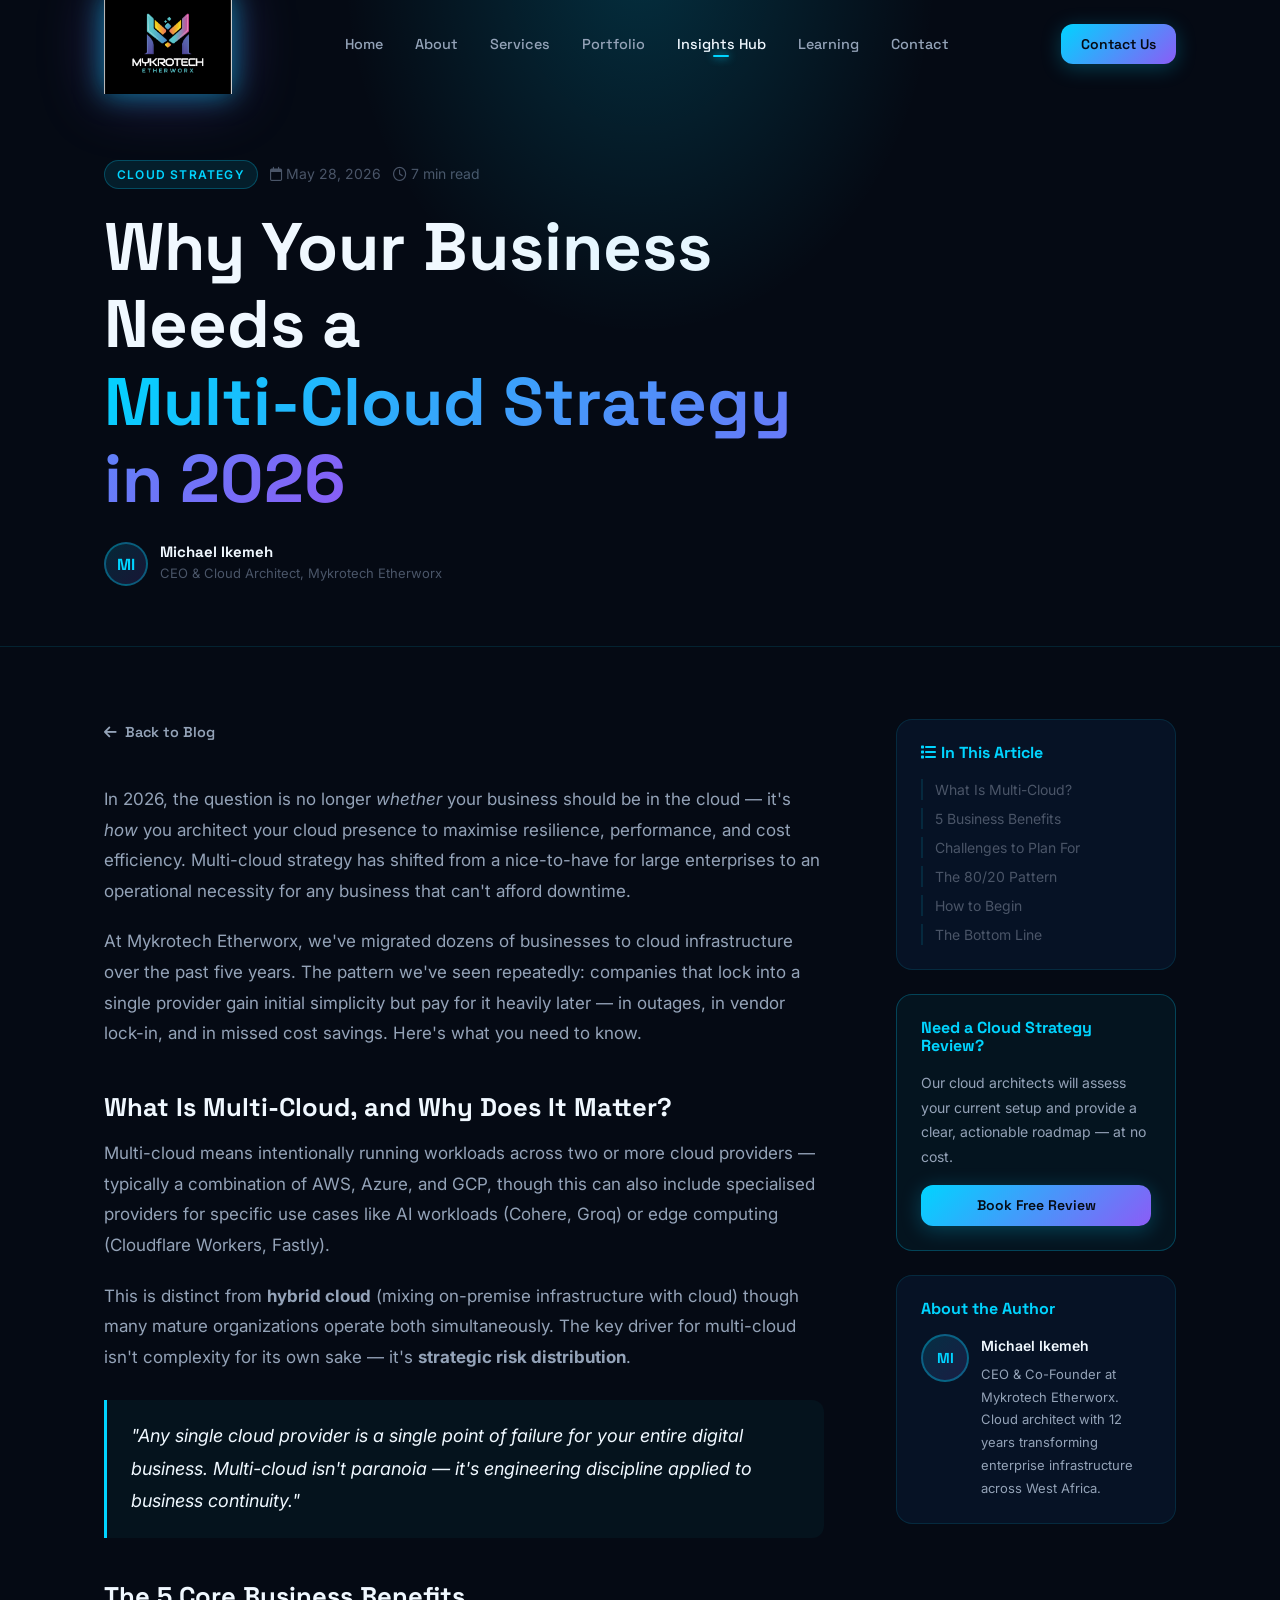
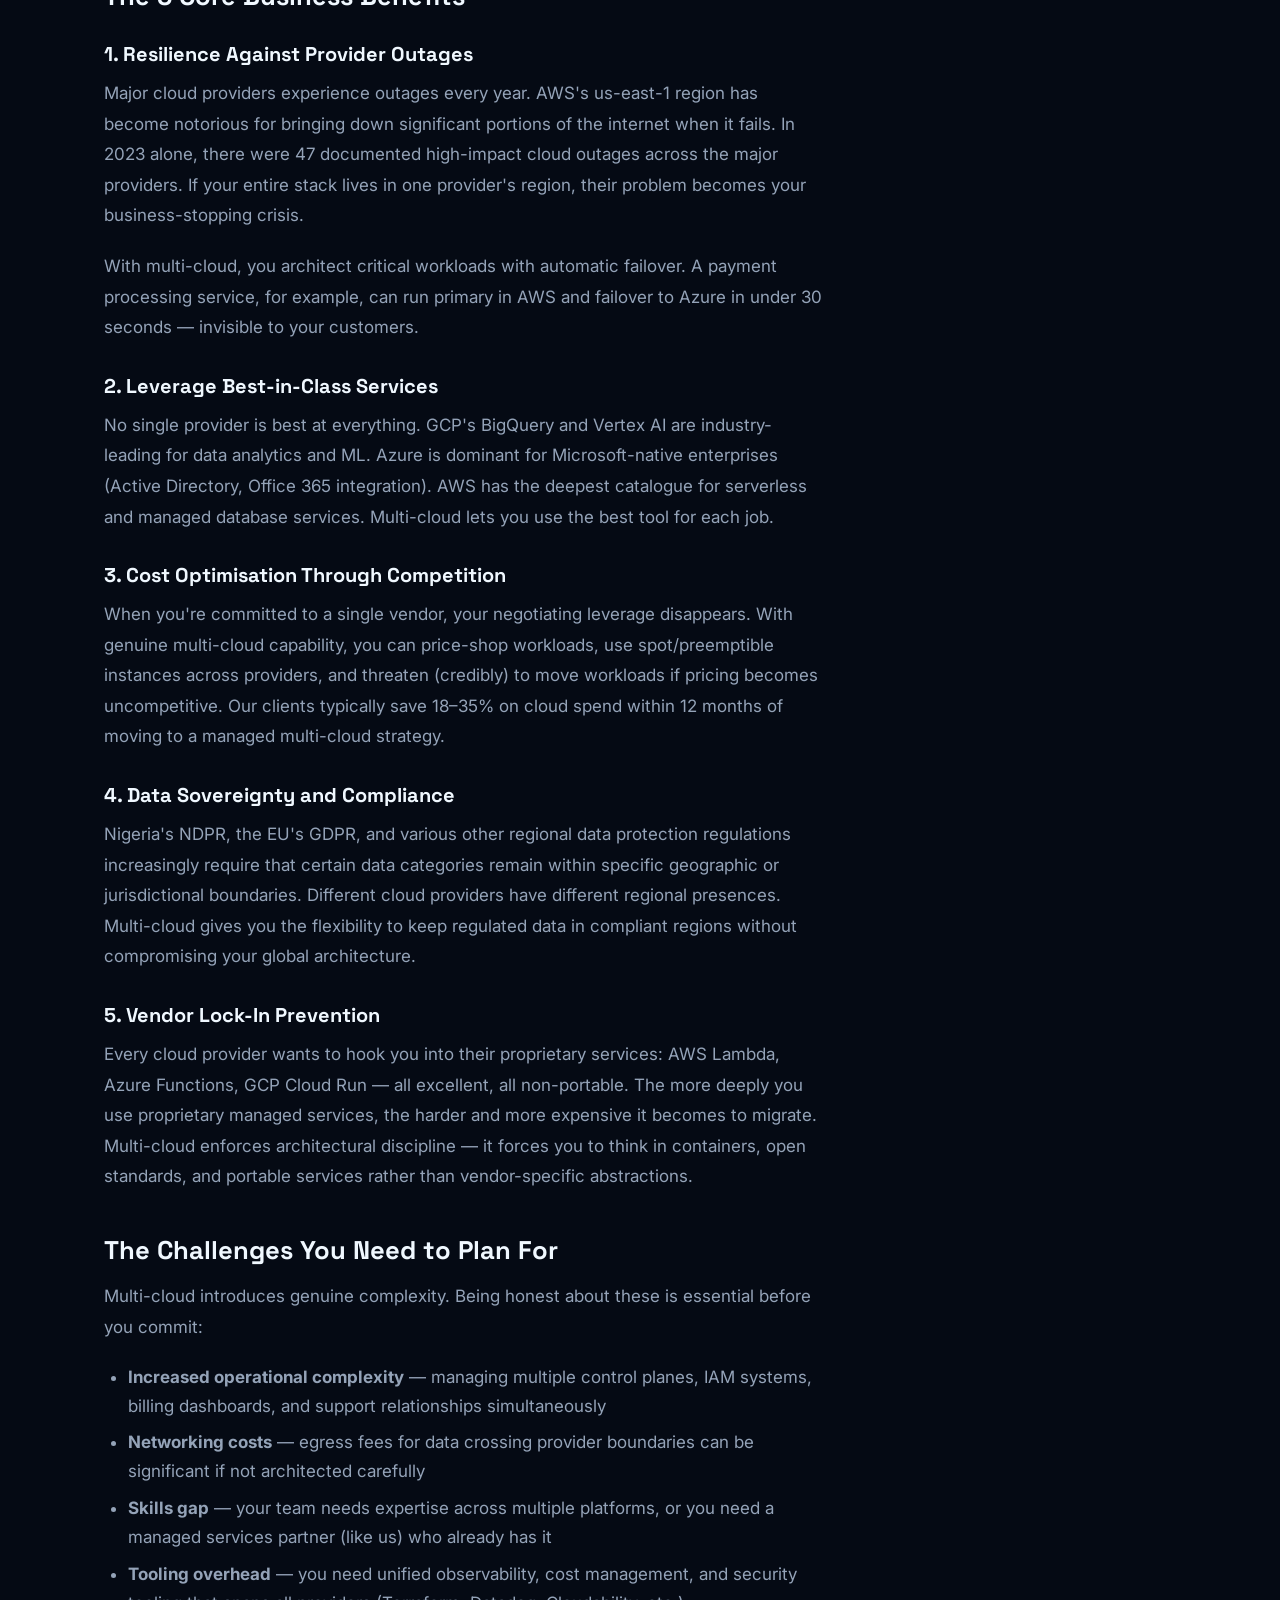
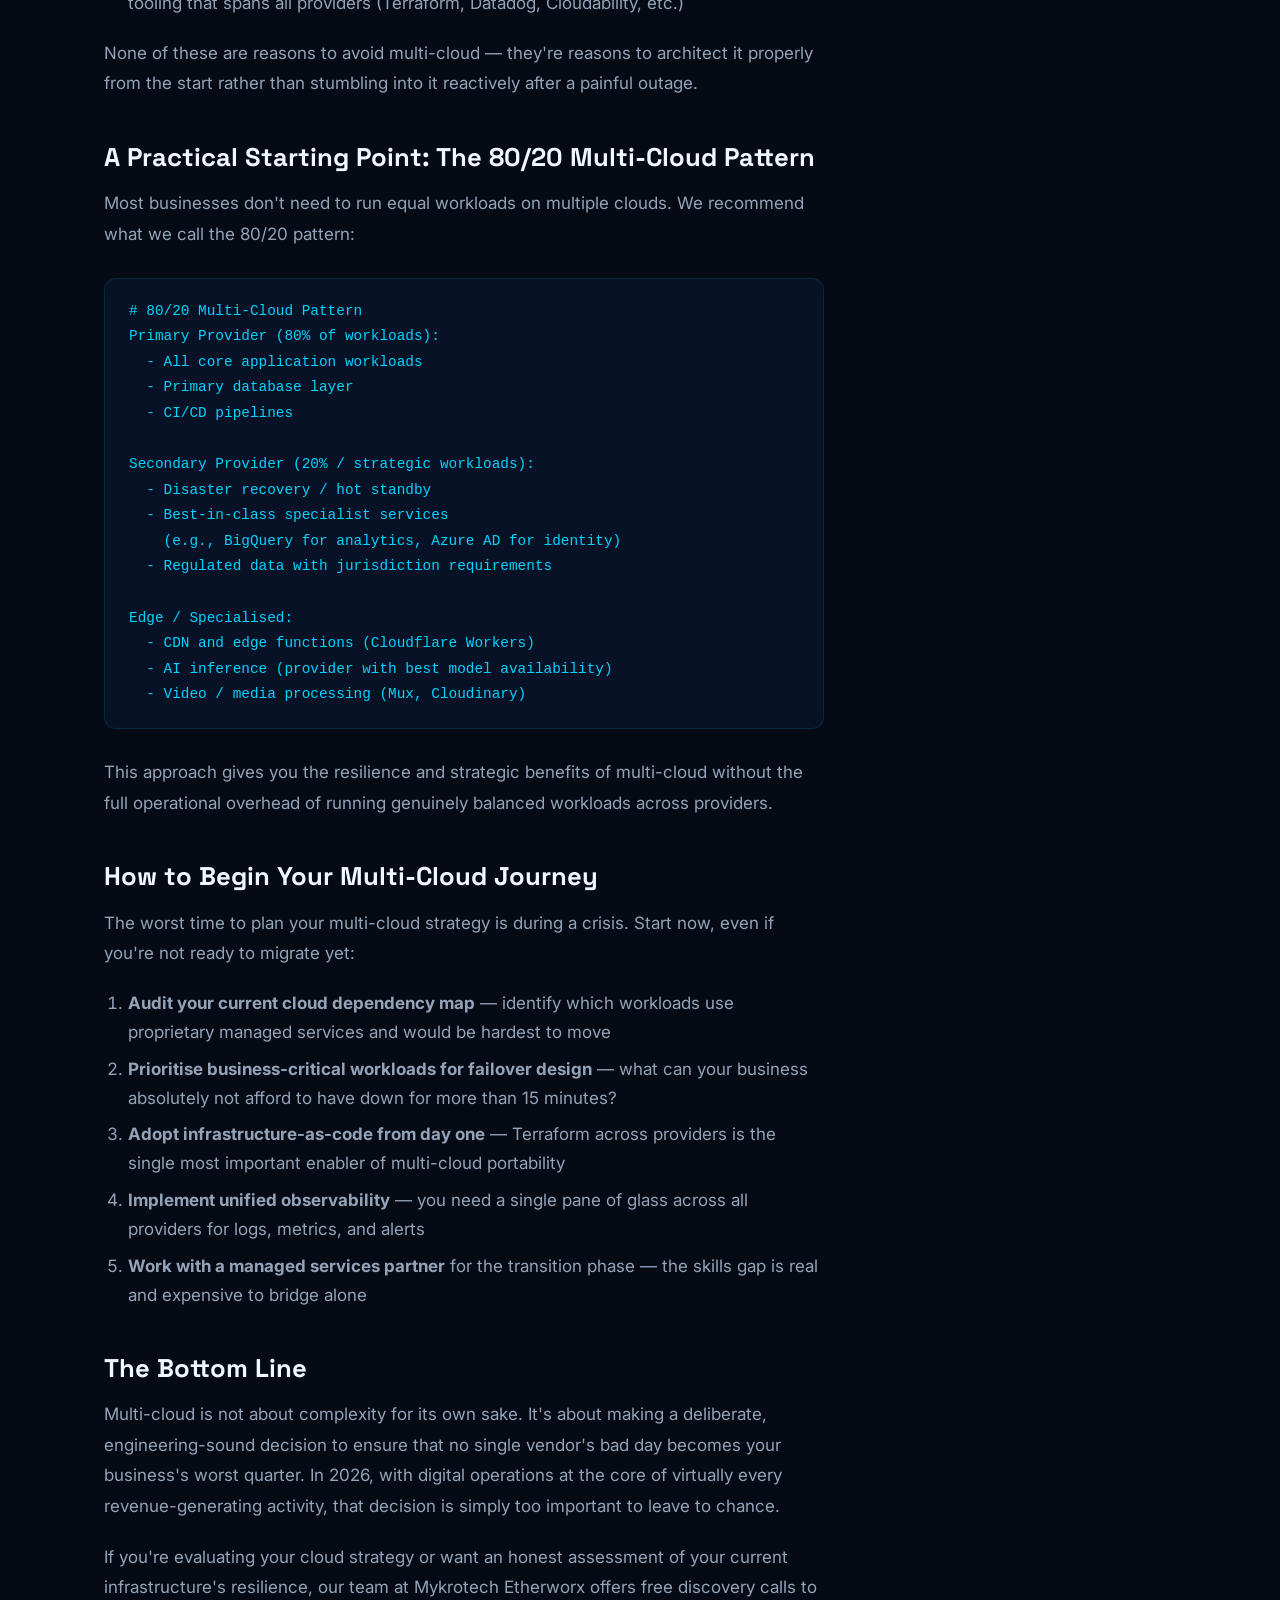
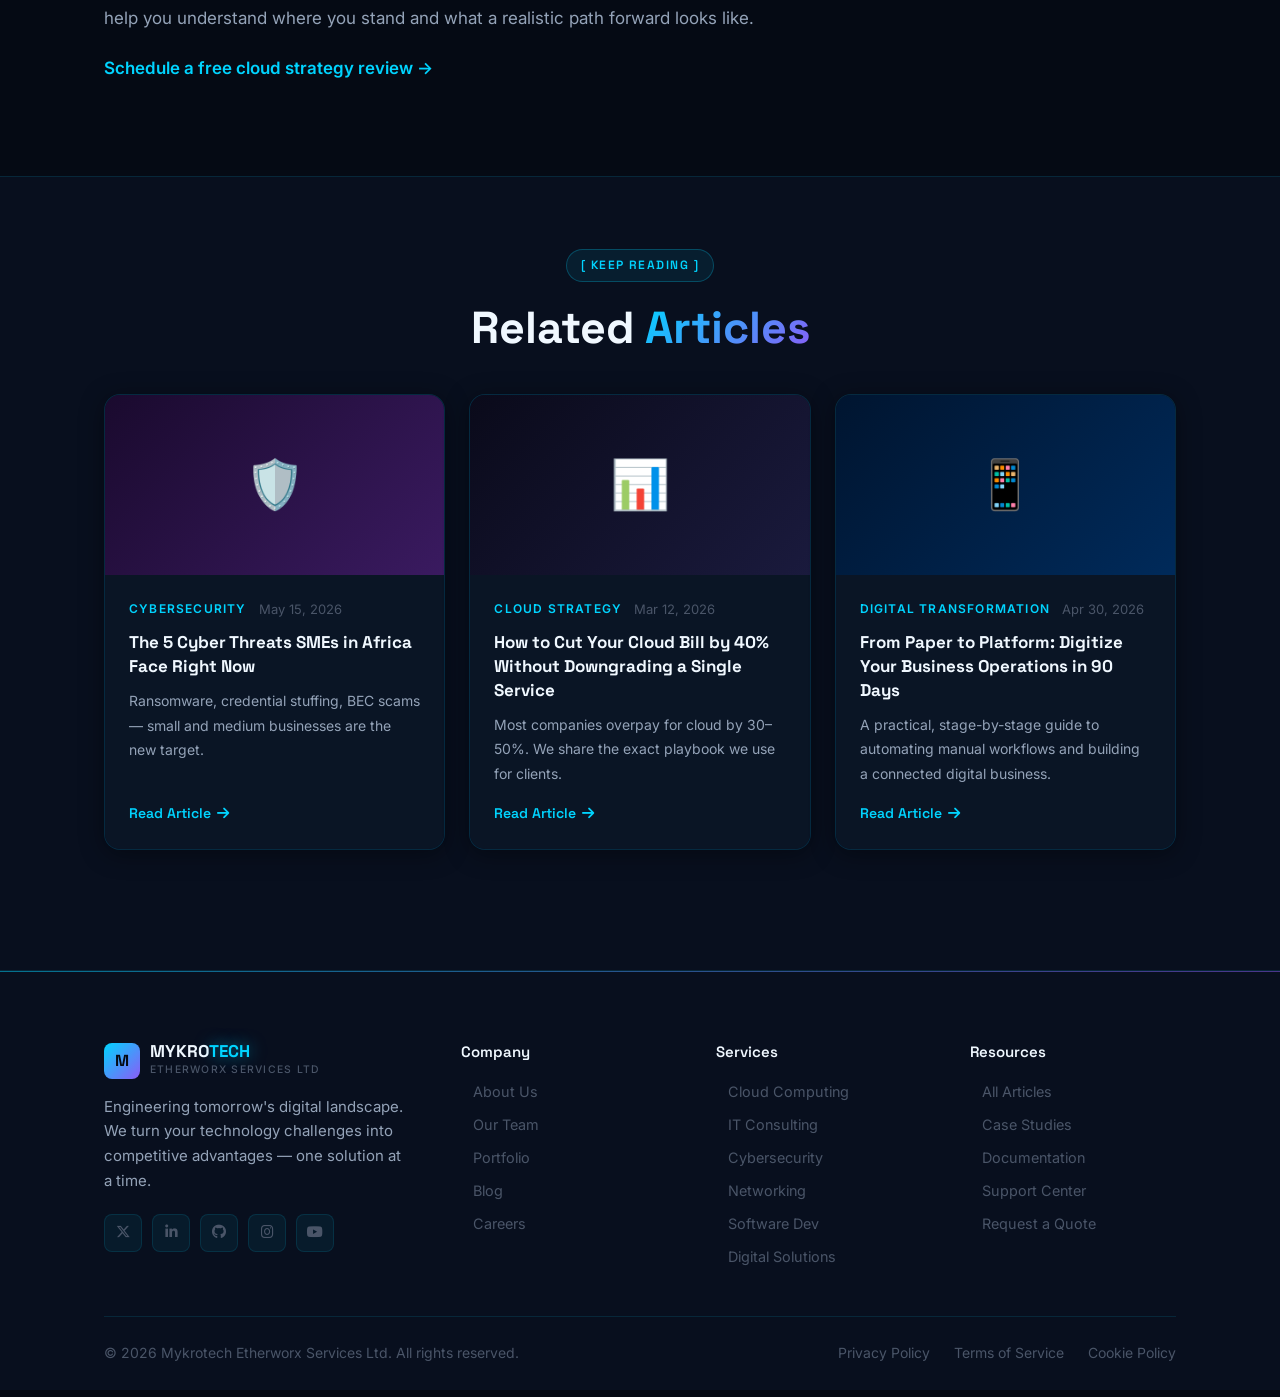
==== commit fac3e22f: "Update CEO name to Michael Ikemeh; add IT Training service card" ====
--- a/blog-post.html
+++ b/blog-post.html
@@ -83,9 +83,9 @@
 
         <!-- Author -->
         <div class="post-author" aria-label="Article author">
-          <div class="author-avatar" aria-hidden="true">AO</div>
+          <div class="author-avatar" aria-hidden="true">MI</div>
           <div class="author-info">
-            <h4>Adaeze Okonkwo</h4>
+            <h4>Michael Ikemeh</h4>
             <span>CEO &amp; Cloud Architect, Mykrotech Etherworx</span>
           </div>
         </div>
@@ -265,9 +265,9 @@
             <div class="sidebar-card">
               <h4>About the Author</h4>
               <div style="display: flex; gap: 12px; align-items: flex-start;">
-                <div class="author-avatar" style="width: 48px; height: 48px; font-size: 0.9rem; flex-shrink: 0;" aria-hidden="true">AO</div>
+                <div class="author-avatar" style="width: 48px; height: 48px; font-size: 0.9rem; flex-shrink: 0;" aria-hidden="true">MI</div>
                 <div>
-                  <p style="font-size: 0.875rem; font-weight: 600; color: var(--color-text-primary); margin-bottom: 4px;">Adaeze Okonkwo</p>
+                  <p style="font-size: 0.875rem; font-weight: 600; color: var(--color-text-primary); margin-bottom: 4px;">Michael Ikemeh</p>
                   <p style="font-size: 0.8125rem; margin: 0;">CEO &amp; Co-Founder at Mykrotech Etherworx. Cloud architect with 12 years transforming enterprise infrastructure across West Africa.</p>
                 </div>
               </div>
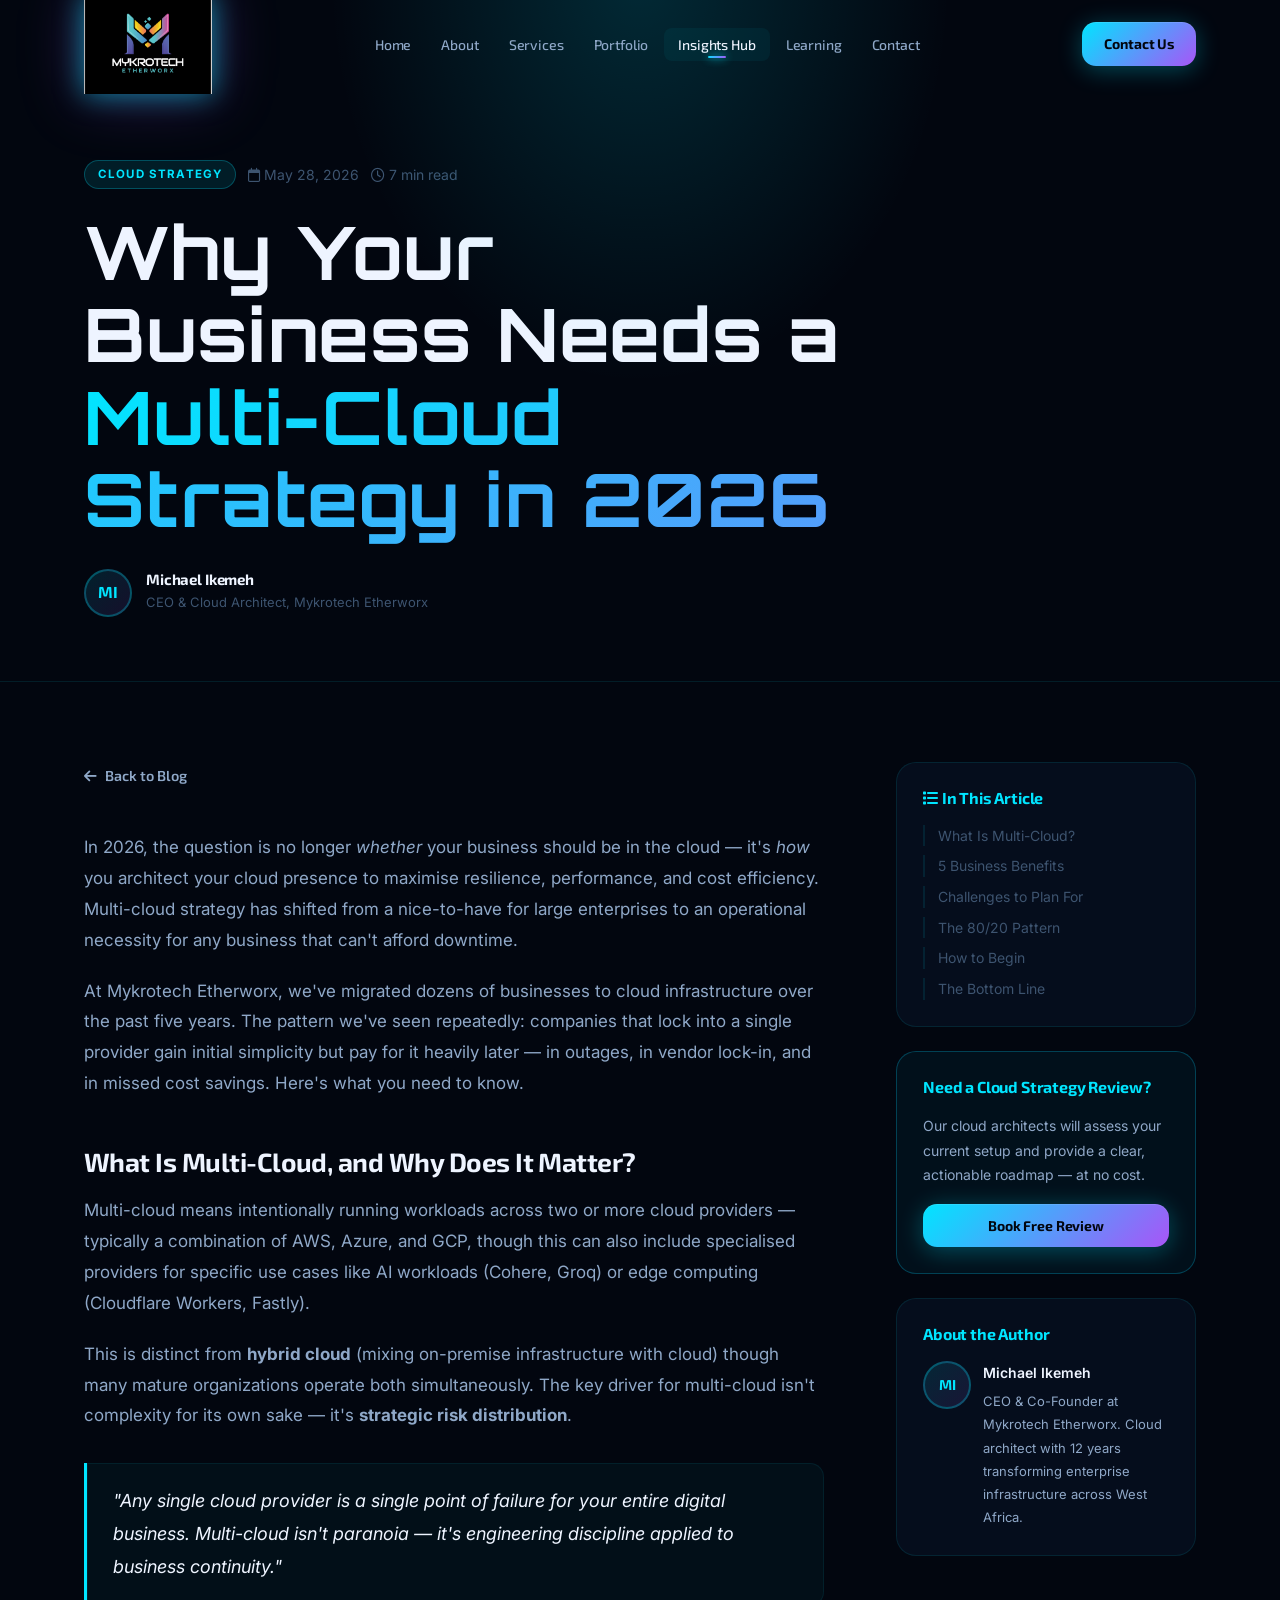
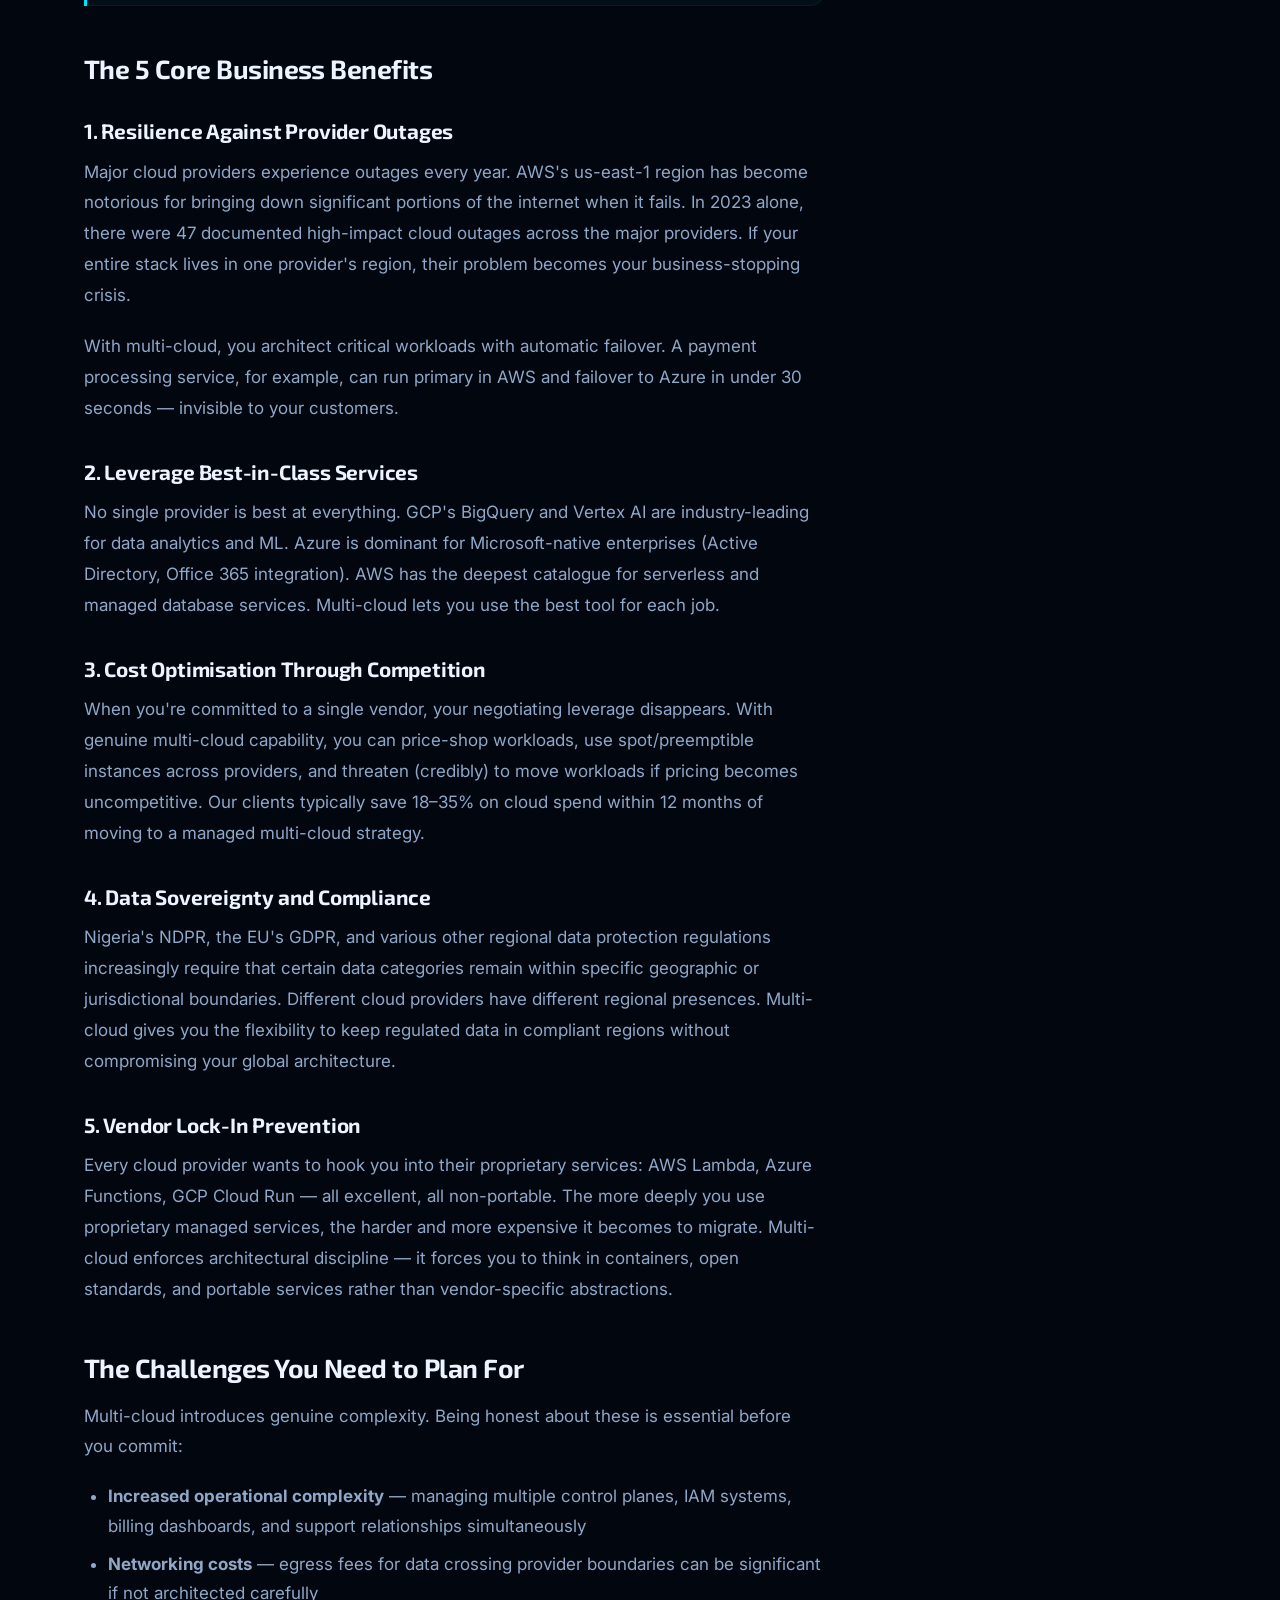
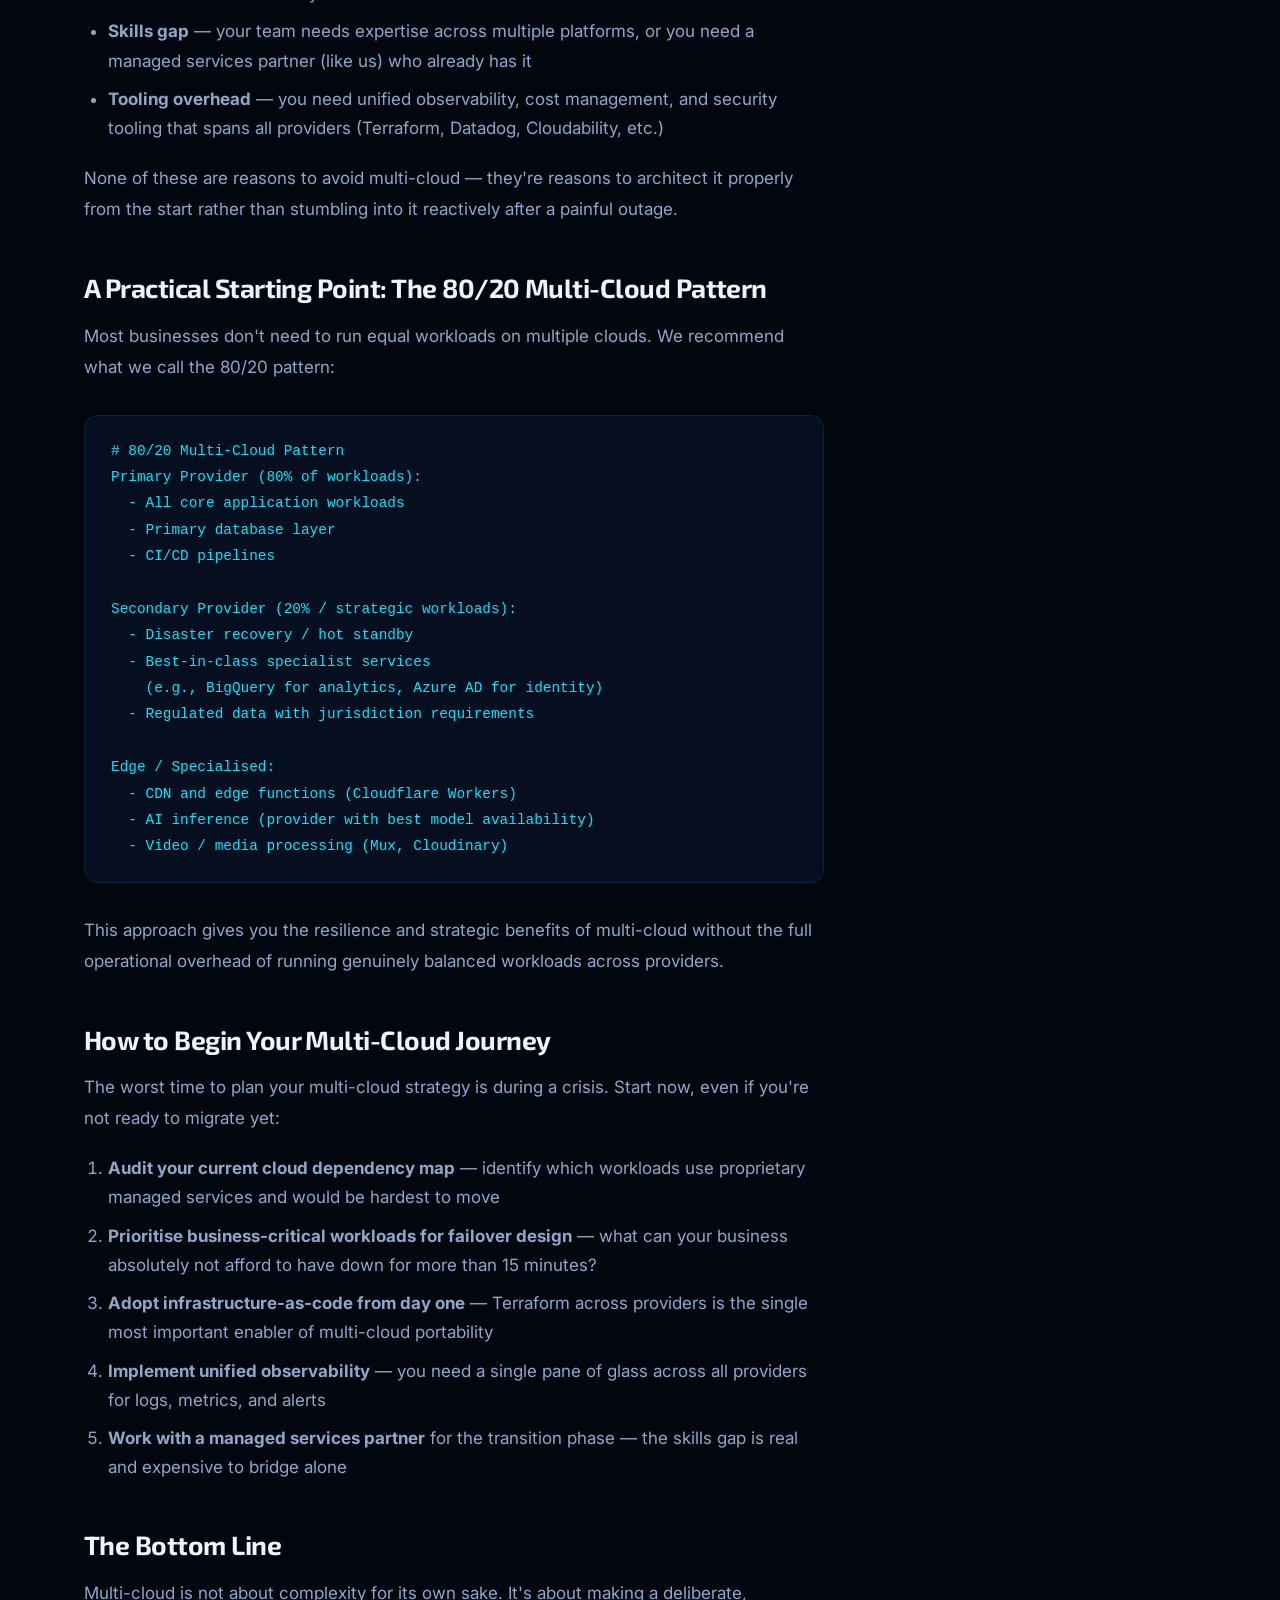
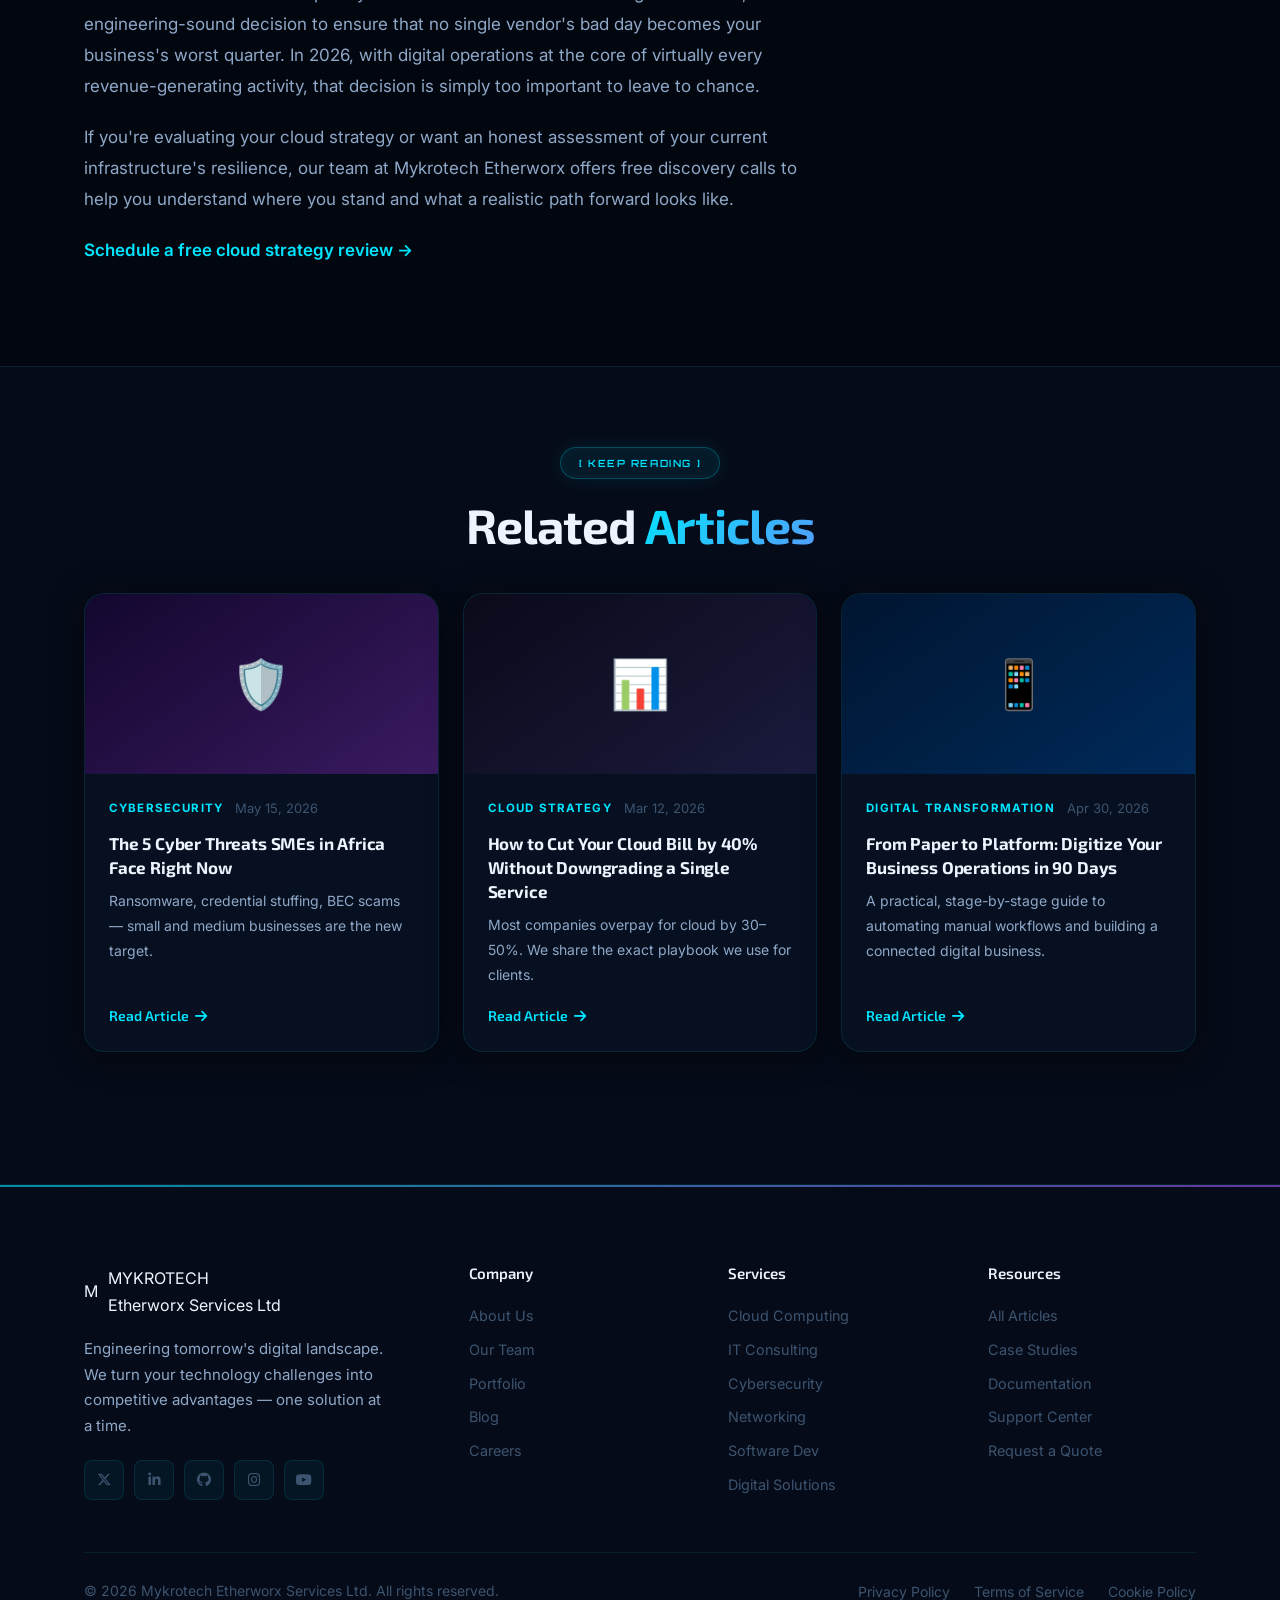
==== commit 5f9224a9: "UI Revamp v3 — Bento grid, Orbitron/Exo 2 fonts, SVG icons, scan line - Typography: Orbitron (displa" ====
--- a/blog-post.html
+++ b/blog-post.html
@@ -9,7 +9,7 @@
 
   <link rel="preconnect" href="https://fonts.googleapis.com" />
   <link rel="preconnect" href="https://fonts.gstatic.com" crossorigin />
-  <link href="https://fonts.googleapis.com/css2?family=Space+Grotesk:wght@400;500;600;700&family=Inter:wght@400;500;600&display=swap" rel="stylesheet" />
+  <link href="https://fonts.googleapis.com/css2?family=Orbitron:wght@400;500;600;700;800;900&family=Exo+2:wght@300;400;500;600;700;800&family=Inter:wght@400;500;600&display=swap" rel="stylesheet" />
   <link rel="stylesheet" href="https://cdnjs.cloudflare.com/ajax/libs/font-awesome/6.5.0/css/all.min.css" integrity="sha512-Avb2QiuTy/Sz92KEkalmLQxN7MgZCsR2JBbGkOXtU3wKBpQ+DzBwAFuTABLGLZzNQcgJEXe4R0TIYB7l3b7g==" crossorigin="anonymous" referrerpolicy="no-referrer" />
   <link rel="stylesheet" href="css/styles.css" />
 </head>
--- a/css/styles.css
+++ b/css/styles.css
@@ -1,77 +1,88 @@
 /* =============================================================================
-   MYKROTECH ETHERWORX SERVICES LTD — Full Design System
-   Edit this file to adjust colors, spacing, typography, or component styles.
-   ============================================================================= */
-
-/* =============================================================================
-   DESIGN TOKENS — CSS Custom Properties
+   MYKROTECH ETHERWORX — Revamped Design System v2
+   Premium dark SaaS aesthetic with advanced glassmorphism and neon accents.
+   ============================================================================= */
+
+/* =============================================================================
+   DESIGN TOKENS
    ============================================================================= */
 :root {
-  /* Color palette */
-  --color-bg:              #050a14;
-  --color-bg-secondary:    #080f1e;
-  --color-bg-tertiary:     #0a1525;
-  --color-surface:         rgba(8, 20, 40, 0.85);
-  --color-surface-solid:   #0a1525;
-  --color-surface-hover:   rgba(0, 212, 255, 0.06);
-
-  --color-accent-cyan:     #00d4ff;
-  --color-accent-purple:   #8b5cf6;
-  --color-accent-green:    #00ff9f;
-  --color-accent-pink:     #f472b6;
-
-  --color-text-primary:    #f0f8ff;
-  --color-text-secondary:  #94a3b8;
-  --color-text-muted:      #4a5568;
-
-  --color-border:          rgba(0, 212, 255, 0.12);
-  --color-border-strong:   rgba(0, 212, 255, 0.35);
-  --color-border-hover:    rgba(0, 212, 255, 0.5);
-
-  --color-error:           #ff4d6d;
-  --color-success:         #00ff9f;
+  /* Core backgrounds — deeper, richer black-blue */
+  --color-bg:            #02060f;
+  --color-bg-secondary:  #050b18;
+  --color-bg-tertiary:   #071020;
+  --color-surface:       rgba(7, 16, 32, 0.8);
+  --color-surface-solid: #071020;
+  --color-surface-2:     rgba(0, 212, 255, 0.04);
+
+  /* Brand accents */
+  --color-accent-cyan:   #00e5ff;
+  --color-accent-purple: #a855f7;
+  --color-accent-blue:   #3b82f6;
+  --color-accent-green:  #10b981;
+  --color-accent-gold:   #f59e0b;
+
+  /* Text */
+  --color-text-primary:   #eef4ff;
+  --color-text-secondary: #8fa8c8;
+  --color-text-muted:     #3d5470;
+
+  /* Borders */
+  --color-border:        rgba(0, 229, 255, 0.10);
+  --color-border-strong: rgba(0, 229, 255, 0.28);
+  --color-border-hover:  rgba(0, 229, 255, 0.55);
+  --color-border-purple: rgba(168, 85, 247, 0.25);
+
+  /* Status */
+  --color-error:   #f43f5e;
+  --color-success: #10b981;
 
   /* Gradients */
-  --gradient-brand:        linear-gradient(135deg, #00d4ff 0%, #8b5cf6 100%);
-  --gradient-brand-soft:   linear-gradient(135deg, rgba(0,212,255,0.15), rgba(139,92,246,0.15));
-  --gradient-hero-radial:  radial-gradient(ellipse at 50% -10%, rgba(0,212,255,0.18) 0%, transparent 60%);
-  --gradient-glow-cyan:    radial-gradient(circle, rgba(0,212,255,0.15) 0%, transparent 70%);
+  --gradient-brand:       linear-gradient(135deg, #00e5ff 0%, #a855f7 100%);
+  --gradient-brand-alt:   linear-gradient(135deg, #a855f7 0%, #3b82f6 100%);
+  --gradient-brand-soft:  linear-gradient(135deg, rgba(0,229,255,0.12), rgba(168,85,247,0.12));
+  --gradient-hero-radial: radial-gradient(ellipse at 50% -5%, rgba(0,229,255,0.16) 0%, transparent 55%);
+  --gradient-card-shine:  linear-gradient(135deg, rgba(255,255,255,0.06) 0%, transparent 60%);
+  --gradient-orb-cyan:    radial-gradient(circle, rgba(0,229,255,0.18) 0%, transparent 65%);
+  --gradient-orb-purple:  radial-gradient(circle, rgba(168,85,247,0.15) 0%, transparent 65%);
 
   /* Typography */
-  --font-heading: 'Space Grotesk', sans-serif;
+  --font-display: 'Orbitron', sans-serif;
+  --font-heading: 'Exo 2', sans-serif;
   --font-body:    'Inter', sans-serif;
 
   /* Spacing */
-  --section-padding: 100px 0;
-  --container-width: 1200px;
-  --container-pad:   clamp(20px, 5vw, 80px);
-
-  /* Borders */
+  --section-padding:  110px 0;
+  --container-width:  1240px;
+  --container-pad:    clamp(20px, 5vw, 80px);
+
+  /* Radii */
   --radius-sm:  8px;
-  --radius-md:  12px;
-  --radius-lg:  16px;
-  --radius-xl:  24px;
+  --radius-md:  14px;
+  --radius-lg:  20px;
+  --radius-xl:  28px;
+  --radius-2xl: 40px;
 
   /* Transitions */
-  --transition-fast:   0.2s ease;
-  --transition-base:   0.3s ease;
-  --transition-slow:   0.5s ease;
+  --transition-fast:   0.18s cubic-bezier(0.4, 0, 0.2, 1);
+  --transition-base:   0.32s cubic-bezier(0.4, 0, 0.2, 1);
+  --transition-slow:   0.55s cubic-bezier(0.4, 0, 0.2, 1);
+  --transition-bounce: 0.4s cubic-bezier(0.34, 1.56, 0.64, 1);
 
   /* Shadows */
-  --shadow-card:       0 4px 24px rgba(0, 0, 0, 0.4);
-  --shadow-card-hover: 0 8px 40px rgba(0, 212, 255, 0.12), 0 4px 16px rgba(0, 0, 0, 0.5);
-  --shadow-neon-cyan:  0 0 20px rgba(0, 212, 255, 0.4), 0 0 60px rgba(0, 212, 255, 0.2);
-  --shadow-neon-sm:    0 0 12px rgba(0, 212, 255, 0.3);
+  --shadow-sm:         0 2px 12px rgba(0,0,0,0.35);
+  --shadow-card:       0 4px 32px rgba(0,0,0,0.5), 0 1px 0 rgba(255,255,255,0.04) inset;
+  --shadow-card-hover: 0 16px 48px rgba(0,229,255,0.14), 0 4px 16px rgba(0,0,0,0.6);
+  --shadow-neon-cyan:  0 0 24px rgba(0,229,255,0.45), 0 0 64px rgba(0,229,255,0.2);
+  --shadow-neon-sm:    0 0 16px rgba(0,229,255,0.35);
+  --shadow-neon-purple:0 0 24px rgba(168,85,247,0.4);
+  --shadow-btn:        0 4px 24px rgba(0,229,255,0.3), 0 1px 0 rgba(255,255,255,0.1) inset;
 }
 
 /* =============================================================================
    RESET & BASE
    ============================================================================= */
-*, *::before, *::after {
-  box-sizing: border-box;
-  margin: 0;
-  padding: 0;
-}
+*, *::before, *::after { box-sizing: border-box; margin: 0; padding: 0; }
 
 html {
   scroll-behavior: smooth;
@@ -84,41 +95,21 @@
   color: var(--color-text-primary);
   font-family: var(--font-body);
   font-size: 1rem;
-  line-height: 1.6;
+  line-height: 1.65;
   overflow-x: hidden;
   -webkit-font-smoothing: antialiased;
   -moz-osx-font-smoothing: grayscale;
-}
-
-body.menu-open {
-  overflow: hidden;
-}
-
-img, video, svg {
-  max-width: 100%;
-  display: block;
-}
-
-a {
-  color: inherit;
-  text-decoration: none;
-}
-
-ul, ol {
-  list-style: none;
-}
-
-button {
-  cursor: pointer;
-  font-family: inherit;
-  border: none;
-  background: none;
-}
-
-input, textarea, select {
-  font-family: inherit;
-  font-size: inherit;
-}
+  /* Subtle dot-grid texture */
+  background-image: radial-gradient(rgba(0,229,255,0.055) 1px, transparent 1px);
+  background-size: 32px 32px;
+}
+
+body.menu-open { overflow: hidden; }
+img, video, svg { max-width: 100%; display: block; }
+a { color: inherit; text-decoration: none; }
+ul, ol { list-style: none; }
+button { cursor: pointer; font-family: inherit; border: none; background: none; }
+input, textarea, select { font-family: inherit; font-size: inherit; }
 
 /* =============================================================================
    TYPOGRAPHY
@@ -126,29 +117,29 @@
 h1, h2, h3, h4, h5, h6 {
   font-family: var(--font-heading);
   font-weight: 700;
-  line-height: 1.15;
+  line-height: 1.12;
   color: var(--color-text-primary);
-}
-
-h1 { font-size: clamp(2.4rem, 6vw, 4.2rem); }
-h2 { font-size: clamp(1.8rem, 4vw, 2.8rem); }
-h3 { font-size: clamp(1.2rem, 2.5vw, 1.5rem); }
-h4 { font-size: 1.125rem; }
-
-p {
-  color: var(--color-text-secondary);
-  line-height: 1.75;
-}
+  letter-spacing: -0.01em;
+}
+
+h1 { font-family: var(--font-display); font-size: clamp(2.2rem, 6vw, 4.6rem); letter-spacing: 0.02em; }
+h2 { font-size: clamp(1.9rem, 4vw, 3rem); letter-spacing: -0.02em; }
+h3 { font-size: clamp(1.15rem, 2.5vw, 1.45rem); letter-spacing: -0.01em; }
+h4 { font-size: 1.0625rem; letter-spacing: -0.01em; }
+
+p { color: var(--color-text-secondary); line-height: 1.78; }
 
 .text-gradient {
   background: var(--gradient-brand);
   -webkit-background-clip: text;
   -webkit-text-fill-color: transparent;
   background-clip: text;
-}
-
-/* =============================================================================
-   LAYOUT — Container
+  background-size: 200% 200%;
+  animation: gradientShift 4s ease infinite;
+}
+
+/* =============================================================================
+   LAYOUT
    ============================================================================= */
 .container {
   width: 100%;
@@ -157,40 +148,35 @@
   padding: 0 var(--container-pad);
 }
 
-section {
-  padding: var(--section-padding);
-  position: relative;
-}
-
-section:nth-child(even) {
-  background-color: var(--color-bg-secondary);
-}
-
-/* =============================================================================
-   SECTION HEADERS — Badge + Title + Subtitle pattern
+section { padding: var(--section-padding); position: relative; }
+section:nth-child(even) { background-color: var(--color-bg-secondary); }
+
+/* =============================================================================
+   SECTION HEADER
    ============================================================================= */
 .section-badge {
   display: inline-flex;
   align-items: center;
   gap: 8px;
-  font-family: var(--font-heading);
-  font-size: 0.75rem;
+  font-family: var(--font-display);
+  font-size: 0.62rem;
   font-weight: 600;
-  letter-spacing: 0.12em;
+  letter-spacing: 0.16em;
   text-transform: uppercase;
   color: var(--color-accent-cyan);
-  background: rgba(0, 212, 255, 0.08);
-  border: 1px solid rgba(0, 212, 255, 0.25);
+  background: rgba(0, 229, 255, 0.07);
+  border: 1px solid rgba(0, 229, 255, 0.25);
   border-radius: 100px;
-  padding: 6px 14px;
+  padding: 7px 18px;
   margin-bottom: 20px;
-  animation: neonPulse 3s ease-in-out infinite;
+  box-shadow: 0 0 20px rgba(0,229,255,0.1), inset 0 0 12px rgba(0,229,255,0.04);
+  animation: neonPulse 3.5s ease-in-out infinite;
 }
 
 .section-header {
   text-align: center;
-  max-width: 700px;
-  margin: 0 auto 64px;
+  max-width: 720px;
+  margin: 0 auto 72px;
 }
 
 .section-header .section-badge {
@@ -200,24 +186,17 @@
   width: fit-content;
 }
 
-.section-header h2 {
-  margin-bottom: 16px;
-}
-
-.section-header p {
-  font-size: 1.0625rem;
-  max-width: 560px;
-  margin: 0 auto;
-}
-
-/* =============================================================================
-   COMPONENTS — Buttons
+.section-header h2 { margin-bottom: 18px; }
+.section-header p  { font-size: 1.0625rem; max-width: 580px; margin: 0 auto; }
+
+/* =============================================================================
+   BUTTONS — Shimmer + glow effects
    ============================================================================= */
 .btn {
   display: inline-flex;
   align-items: center;
-  gap: 8px;
-  padding: 13px 28px;
+  gap: 9px;
+  padding: 14px 30px;
   border-radius: var(--radius-md);
   font-family: var(--font-heading);
   font-weight: 600;
@@ -226,94 +205,109 @@
   white-space: nowrap;
   position: relative;
   overflow: hidden;
-}
-
-.btn::after {
+  letter-spacing: -0.01em;
+}
+
+/* Shimmer sweep */
+.btn::before {
   content: '';
   position: absolute;
-  inset: 0;
-  opacity: 0;
-  background: rgba(255, 255, 255, 0.08);
-  transition: opacity var(--transition-fast);
-}
-
-.btn:hover::after {
-  opacity: 1;
-}
+  top: 0; left: -100%;
+  width: 60%;
+  height: 100%;
+  background: linear-gradient(90deg, transparent, rgba(255,255,255,0.12), transparent);
+  transition: left 0.5s ease;
+  pointer-events: none;
+}
+
+.btn:hover::before { left: 150%; }
 
 .btn-primary {
   background: var(--gradient-brand);
-  color: #050a14;
-  box-shadow: 0 4px 20px rgba(0, 212, 255, 0.25);
+  color: #02060f;
+  font-weight: 700;
+  box-shadow: var(--shadow-btn);
 }
 
 .btn-primary:hover {
   box-shadow: var(--shadow-neon-cyan);
-  transform: translateY(-2px);
-}
+  transform: translateY(-2px) scale(1.02);
+}
+
+.btn-primary:active { transform: translateY(0) scale(0.99); }
 
 .btn-ghost {
-  background: transparent;
+  background: rgba(0, 229, 255, 0.05);
   color: var(--color-text-primary);
   border: 1px solid var(--color-border-strong);
+  backdrop-filter: blur(8px);
 }
 
 .btn-ghost:hover {
   border-color: var(--color-accent-cyan);
   color: var(--color-accent-cyan);
+  background: rgba(0, 229, 255, 0.08);
   box-shadow: var(--shadow-neon-sm);
   transform: translateY(-2px);
 }
 
-.btn-sm {
-  padding: 9px 20px;
-  font-size: 0.875rem;
-}
-
-.btn-lg {
-  padding: 16px 36px;
-  font-size: 1.0625rem;
-}
-
-/* =============================================================================
-   COMPONENTS — Glassmorphism Card
+.btn-sm  { padding: 10px 22px; font-size: 0.875rem; }
+.btn-lg  { padding: 17px 38px; font-size: 1.0625rem; }
+
+/* =============================================================================
+   GLASS CARD — Multi-layer glassmorphism
    ============================================================================= */
 .glass-card {
   background: var(--color-surface);
   border: 1px solid var(--color-border);
   border-radius: var(--radius-lg);
-  backdrop-filter: blur(12px);
-  -webkit-backdrop-filter: blur(12px);
+  backdrop-filter: blur(16px);
+  -webkit-backdrop-filter: blur(16px);
   box-shadow: var(--shadow-card);
-  transition: border-color var(--transition-base), box-shadow var(--transition-base), transform var(--transition-base);
+  transition: border-color var(--transition-base),
+              box-shadow var(--transition-base),
+              transform var(--transition-base);
+  position: relative;
+  overflow: hidden;
+}
+
+/* Inner top-left shine */
+.glass-card::before {
+  content: '';
+  position: absolute;
+  top: 0; left: 0; right: 0;
+  height: 1px;
+  background: linear-gradient(90deg, transparent, rgba(0,229,255,0.4), rgba(168,85,247,0.3), transparent);
+  opacity: 0;
+  transition: opacity var(--transition-base);
 }
 
 .glass-card:hover {
   border-color: var(--color-border-hover);
   box-shadow: var(--shadow-card-hover);
-  transform: translateY(-4px);
-}
+  transform: translateY(-5px);
+}
+
+.glass-card:hover::before { opacity: 1; }
 
 /* =============================================================================
    SCROLL REVEAL
    ============================================================================= */
 [data-reveal] {
   opacity: 0;
-  transform: translateY(32px);
-  transition: opacity 0.65s ease, transform 0.65s ease;
-}
-
-[data-reveal].is-visible {
-  opacity: 1;
-  transform: translateY(0);
-}
-
-[data-reveal][data-delay="1"] { transition-delay: 0.1s; }
-[data-reveal][data-delay="2"] { transition-delay: 0.2s; }
-[data-reveal][data-delay="3"] { transition-delay: 0.3s; }
-[data-reveal][data-delay="4"] { transition-delay: 0.4s; }
-[data-reveal][data-delay="5"] { transition-delay: 0.5s; }
-[data-reveal][data-delay="6"] { transition-delay: 0.6s; }
+  transform: translateY(28px);
+  transition: opacity 0.7s cubic-bezier(0.4,0,0.2,1),
+              transform 0.7s cubic-bezier(0.4,0,0.2,1);
+}
+
+[data-reveal].is-visible { opacity: 1; transform: translateY(0); }
+
+[data-reveal][data-delay="1"] { transition-delay: 0.08s; }
+[data-reveal][data-delay="2"] { transition-delay: 0.16s; }
+[data-reveal][data-delay="3"] { transition-delay: 0.24s; }
+[data-reveal][data-delay="4"] { transition-delay: 0.32s; }
+[data-reveal][data-delay="5"] { transition-delay: 0.40s; }
+[data-reveal][data-delay="6"] { transition-delay: 0.48s; }
 
 /* =============================================================================
    BACK TO TOP
@@ -323,30 +317,32 @@
   bottom: 32px;
   right: 32px;
   z-index: 999;
-  width: 46px;
-  height: 46px;
+  width: 48px;
+  height: 48px;
   border-radius: 50%;
   background: var(--gradient-brand);
-  color: #050a14;
-  font-size: 1.1rem;
+  color: #02060f;
+  font-size: 1rem;
   display: flex;
   align-items: center;
   justify-content: center;
+  font-weight: 700;
   opacity: 0;
   pointer-events: none;
-  transform: translateY(12px);
-  transition: opacity var(--transition-base), transform var(--transition-base), box-shadow var(--transition-base);
-  box-shadow: 0 4px 16px rgba(0, 212, 255, 0.3);
+  transform: translateY(14px) scale(0.9);
+  transition: opacity var(--transition-base), transform var(--transition-bounce), box-shadow var(--transition-base);
+  box-shadow: var(--shadow-btn);
 }
 
 #back-to-top.visible {
   opacity: 1;
   pointer-events: auto;
-  transform: translateY(0);
+  transform: translateY(0) scale(1);
 }
 
 #back-to-top:hover {
   box-shadow: var(--shadow-neon-cyan);
+  transform: translateY(-3px) scale(1.08);
 }
 
 /* =============================================================================
@@ -354,20 +350,21 @@
    ============================================================================= */
 #navbar {
   position: fixed;
-  top: 0;
-  left: 0;
+  top: 0; left: 0;
   width: 100%;
   z-index: 1000;
-  transition: background var(--transition-base), box-shadow var(--transition-base), border-color var(--transition-base);
+  transition: background var(--transition-base),
+              box-shadow var(--transition-base),
+              border-color var(--transition-base);
   border-bottom: 1px solid transparent;
 }
 
 #navbar.scrolled {
-  background: rgba(5, 10, 20, 0.95);
-  backdrop-filter: blur(20px);
-  -webkit-backdrop-filter: blur(20px);
+  background: rgba(2, 6, 15, 0.92);
+  backdrop-filter: blur(24px);
+  -webkit-backdrop-filter: blur(24px);
   border-bottom-color: var(--color-border);
-  box-shadow: 0 4px 32px rgba(0, 0, 0, 0.4);
+  box-shadow: 0 4px 40px rgba(0,0,0,0.5);
 }
 
 .nav-inner {
@@ -391,119 +388,71 @@
   width: auto;
   display: block;
   object-fit: contain;
-  /* mix-blend-mode: screen removes the black background on dark navbars */
   mix-blend-mode: screen;
-  filter: drop-shadow(0 0 14px rgba(0, 212, 255, 0.55)) drop-shadow(0 0 28px rgba(139, 92, 246, 0.3));
+  filter: drop-shadow(0 0 14px rgba(0,229,255,0.55)) drop-shadow(0 0 28px rgba(168,85,247,0.3));
   transition: filter var(--transition-base), transform var(--transition-base);
 }
 
 .nav-logo:hover .nav-logo-img {
-  filter: drop-shadow(0 0 20px rgba(0, 212, 255, 0.85)) drop-shadow(0 0 40px rgba(139, 92, 246, 0.5));
+  filter: drop-shadow(0 0 22px rgba(0,229,255,0.85)) drop-shadow(0 0 44px rgba(168,85,247,0.5));
   transform: scale(1.04);
-}
-
-.nav-logo .logo-icon {
-  width: 36px;
-  height: 36px;
-  background: var(--gradient-brand);
-  border-radius: var(--radius-sm);
-  display: flex;
-  align-items: center;
-  justify-content: center;
-  font-family: var(--font-heading);
-  font-weight: 700;
-  font-size: 1rem;
-  color: #050a14;
-  flex-shrink: 0;
-}
-
-.nav-logo .logo-text {
-  font-family: var(--font-heading);
-  font-weight: 700;
-  font-size: 1.0625rem;
-  line-height: 1;
-}
-
-.nav-logo .logo-text span.mykro {
-  color: var(--color-text-primary);
-}
-
-.nav-logo .logo-text span.tech {
-  color: var(--color-accent-cyan);
-  text-shadow: 0 0 16px rgba(0, 212, 255, 0.6);
-}
-
-.nav-logo .logo-sub {
-  display: block;
-  font-family: var(--font-body);
-  font-size: 0.65rem;
-  font-weight: 500;
-  letter-spacing: 0.12em;
-  color: var(--color-text-muted);
-  text-transform: uppercase;
-  margin-top: 2px;
 }
 
 /* Nav links */
 .nav-links {
   display: flex;
   align-items: center;
-  gap: 4px;
+  gap: 2px;
 }
 
 .nav-links a {
   font-family: var(--font-heading);
-  font-size: 0.9rem;
+  font-size: 0.875rem;
   font-weight: 500;
   color: var(--color-text-secondary);
   padding: 8px 14px;
   border-radius: var(--radius-sm);
   transition: color var(--transition-fast), background var(--transition-fast);
+  letter-spacing: -0.01em;
   position: relative;
 }
 
 .nav-links a::after {
   content: '';
   position: absolute;
-  bottom: 4px;
+  bottom: 3px;
   left: 50%;
   transform: translateX(-50%) scaleX(0);
-  width: 16px;
+  width: 18px;
   height: 2px;
-  background: var(--color-accent-cyan);
+  background: var(--gradient-brand);
   border-radius: 2px;
-  transition: transform var(--transition-fast);
+  transition: transform var(--transition-base);
   box-shadow: 0 0 8px var(--color-accent-cyan);
 }
 
 .nav-links a:hover,
 .nav-links a.active {
   color: var(--color-text-primary);
+  background: rgba(0,229,255,0.05);
 }
 
 .nav-links a:hover::after,
-.nav-links a.active::after {
-  transform: translateX(-50%) scaleX(1);
-}
-
-/* Nav CTA */
-.nav-cta {
-  flex-shrink: 0;
-}
+.nav-links a.active::after { transform: translateX(-50%) scaleX(1); }
+
+.nav-cta { flex-shrink: 0; }
 
 /* Hamburger */
 .hamburger {
   display: none;
   flex-direction: column;
   gap: 5px;
-  padding: 8px;
+  padding: 9px;
   border-radius: var(--radius-sm);
   transition: background var(--transition-fast);
 }
 
-.hamburger:hover {
-  background: rgba(0, 212, 255, 0.08);
-}
+.hamburger:hover { background: rgba(0,229,255,0.07); }
 
 .hamburger span {
   display: block;
@@ -515,53 +464,39 @@
   transform-origin: center;
 }
 
-.hamburger.open span:nth-child(1) {
-  transform: translateY(7px) rotate(45deg);
-}
-
-.hamburger.open span:nth-child(2) {
-  opacity: 0;
-  transform: scaleX(0);
-}
-
-.hamburger.open span:nth-child(3) {
-  transform: translateY(-7px) rotate(-45deg);
-}
+.hamburger.open span:nth-child(1) { transform: translateY(7px) rotate(45deg); }
+.hamburger.open span:nth-child(2) { opacity: 0; transform: scaleX(0); }
+.hamburger.open span:nth-child(3) { transform: translateY(-7px) rotate(-45deg); }
 
 /* Mobile menu */
 .mobile-menu {
   display: none;
   flex-direction: column;
   gap: 4px;
-  padding: 16px var(--container-pad) 24px;
-  background: rgba(5, 10, 20, 0.98);
+  padding: 16px var(--container-pad) 28px;
+  background: rgba(2, 6, 15, 0.98);
   border-bottom: 1px solid var(--color-border);
-  backdrop-filter: blur(20px);
-}
-
-.mobile-menu.open {
-  display: flex;
-}
+  backdrop-filter: blur(24px);
+}
+
+.mobile-menu.open { display: flex; }
 
 .mobile-menu a {
   font-family: var(--font-heading);
   font-size: 1.0625rem;
   font-weight: 500;
   color: var(--color-text-secondary);
-  padding: 12px 16px;
+  padding: 13px 16px;
   border-radius: var(--radius-md);
   transition: color var(--transition-fast), background var(--transition-fast);
 }
 
 .mobile-menu a:hover {
   color: var(--color-text-primary);
-  background: rgba(0, 212, 255, 0.06);
-}
-
-.mobile-menu .btn {
-  margin-top: 8px;
-  width: fit-content;
-}
+  background: rgba(0,229,255,0.06);
+}
+
+.mobile-menu .btn { margin-top: 8px; width: fit-content; }
 
 /* =============================================================================
    HERO SECTION
@@ -576,24 +511,22 @@
   overflow: hidden;
 }
 
-/* Canvas particle background */
 #particles-canvas {
   position: absolute;
   inset: 0;
-  width: 100%;
-  height: 100%;
+  width: 100%; height: 100%;
   pointer-events: none;
   z-index: 0;
 }
 
-/* Hero radial glow behind content */
+/* Layered glow orbs */
 .hero-glow {
   position: absolute;
-  top: -20%;
+  top: -25%;
   left: 50%;
   transform: translateX(-50%);
-  width: 900px;
-  height: 600px;
+  width: 1000px;
+  height: 700px;
   background: var(--gradient-hero-radial);
   pointer-events: none;
   z-index: 0;
@@ -601,24 +534,26 @@
 
 .hero-orb-left {
   position: absolute;
-  top: 30%;
-  left: -10%;
-  width: 400px;
-  height: 400px;
-  background: radial-gradient(circle, rgba(139, 92, 246, 0.08) 0%, transparent 65%);
+  top: 20%;
+  left: -12%;
+  width: 500px;
+  height: 500px;
+  background: var(--gradient-orb-purple);
   pointer-events: none;
   z-index: 0;
+  animation: float 8s ease-in-out infinite;
 }
 
 .hero-orb-right {
   position: absolute;
-  bottom: 10%;
-  right: -5%;
-  width: 350px;
-  height: 350px;
-  background: radial-gradient(circle, rgba(0, 212, 255, 0.06) 0%, transparent 65%);
+  bottom: 5%;
+  right: -8%;
+  width: 420px;
+  height: 420px;
+  background: var(--gradient-orb-cyan);
   pointer-events: none;
   z-index: 0;
+  animation: float 10s ease-in-out infinite reverse;
 }
 
 .hero-content {
@@ -628,26 +563,28 @@
   flex-direction: column;
   align-items: center;
   text-align: center;
-  max-width: 860px;
+  max-width: 900px;
   margin: 0 auto;
 }
 
+/* Hero badge */
 .hero-badge {
   display: inline-flex;
   align-items: center;
-  gap: 8px;
-  font-family: var(--font-heading);
-  font-size: 0.75rem;
+  gap: 9px;
+  font-family: var(--font-display);
+  font-size: 0.62rem;
   font-weight: 600;
-  letter-spacing: 0.12em;
+  letter-spacing: 0.16em;
   text-transform: uppercase;
   color: var(--color-accent-cyan);
-  background: rgba(0, 212, 255, 0.08);
-  border: 1px solid rgba(0, 212, 255, 0.3);
+  background: rgba(0,229,255,0.07);
+  border: 1px solid rgba(0,229,255,0.25);
   border-radius: 100px;
-  padding: 7px 18px;
-  margin-bottom: 28px;
-  animation: neonPulse 3s ease-in-out infinite;
+  padding: 8px 20px;
+  margin-bottom: 32px;
+  box-shadow: 0 0 28px rgba(0,229,255,0.1);
+  animation: neonPulse 3.5s ease-in-out infinite;
 }
 
 .hero-badge .dot {
@@ -655,23 +592,27 @@
   height: 7px;
   background: var(--color-accent-cyan);
   border-radius: 50%;
-  animation: blink 1.5s ease-in-out infinite;
-  box-shadow: 0 0 6px var(--color-accent-cyan);
-}
-
-.hero-title {
-  font-size: clamp(2.8rem, 7vw, 4.8rem);
-  line-height: 1.08;
+  animation: blink 1.6s ease-in-out infinite;
+  box-shadow: 0 0 8px var(--color-accent-cyan);
+}
+
+/* Hero title */
+.hero-title-caps {
+  font-family: var(--font-display);
+  font-size: clamp(2.1rem, 6.5vw, 4.8rem);
+  font-weight: 800;
+  letter-spacing: 0.02em;
+  line-height: 1.1;
+  text-transform: uppercase;
   margin-bottom: 24px;
-  letter-spacing: -0.02em;
-}
-
-.hero-subtitle {
-  font-size: clamp(1rem, 2.2vw, 1.2rem);
+}
+
+.hero-body-text {
+  font-size: clamp(1rem, 1.9vw, 1.175rem);
   color: var(--color-text-secondary);
-  max-width: 580px;
-  margin-bottom: 44px;
-  line-height: 1.7;
+  max-width: 640px;
+  margin: 0 auto 48px;
+  line-height: 1.78;
 }
 
 .hero-cta-row {
@@ -680,91 +621,96 @@
   gap: 16px;
   flex-wrap: wrap;
   justify-content: center;
-  margin-bottom: 72px;
+  margin-bottom: 80px;
 }
 
 /* Stats strip */
 .hero-stats {
   display: flex;
-  gap: 0;
   border: 1px solid var(--color-border);
   border-radius: var(--radius-lg);
-  background: var(--color-surface);
-  backdrop-filter: blur(12px);
+  background: rgba(7, 16, 32, 0.75);
+  backdrop-filter: blur(20px);
   overflow: hidden;
   position: relative;
   z-index: 1;
+  box-shadow: var(--shadow-card);
+}
+
+.hero-stats::before {
+  content: '';
+  position: absolute;
+  top: 0; left: 0; right: 0;
+  height: 1px;
+  background: linear-gradient(90deg, transparent, rgba(0,229,255,0.4), rgba(168,85,247,0.3), transparent);
 }
 
 .stat-item {
-  padding: 20px 36px;
+  padding: 22px 40px;
   text-align: center;
   position: relative;
+  flex: 1;
 }
 
 .stat-item + .stat-item::before {
   content: '';
   position: absolute;
-  left: 0;
-  top: 20%;
-  height: 60%;
-  width: 1px;
+  left: 0; top: 20%;
+  height: 60%; width: 1px;
   background: var(--color-border);
 }
 
 .stat-number {
-  font-family: var(--font-heading);
-  font-size: 1.875rem;
+  font-family: var(--font-display);
+  font-size: 1.8rem;
   font-weight: 700;
   color: var(--color-accent-cyan);
-  text-shadow: 0 0 20px rgba(0, 212, 255, 0.4);
+  text-shadow: 0 0 24px rgba(0,229,255,0.55), 0 0 48px rgba(0,229,255,0.2);
   display: block;
   line-height: 1;
-  margin-bottom: 4px;
+  margin-bottom: 5px;
+  letter-spacing: 0.02em;
 }
 
 .stat-label {
-  font-size: 0.8125rem;
+  font-size: 0.78rem;
   color: var(--color-text-muted);
   font-weight: 500;
+  letter-spacing: 0.06em;
+  text-transform: uppercase;
   white-space: nowrap;
 }
 
 /* Scroll indicator */
 .scroll-indicator {
   position: absolute;
-  bottom: 36px;
-  left: 50%;
+  bottom: 36px; left: 50%;
   transform: translateX(-50%);
   display: flex;
   flex-direction: column;
   align-items: center;
-  gap: 8px;
-  opacity: 0.5;
-  animation: scrollBounce 2s ease-in-out infinite;
+  gap: 6px;
+  opacity: 0.45;
+  animation: scrollBounce 2.2s ease-in-out infinite;
 }
 
 .scroll-indicator span {
-  font-size: 0.75rem;
+  font-size: 0.7rem;
   color: var(--color-text-muted);
-  letter-spacing: 0.1em;
+  letter-spacing: 0.12em;
   text-transform: uppercase;
 }
 
-.scroll-indicator i {
-  color: var(--color-accent-cyan);
-  font-size: 1rem;
-}
-
-/* Hero circuit SVG decoration */
+.scroll-indicator i { color: var(--color-accent-cyan); font-size: 0.875rem; }
+
+/* Circuit SVG */
 .hero-circuit {
   position: absolute;
-  bottom: -20px;
-  right: -40px;
-  width: 420px;
-  opacity: 0.06;
+  bottom: -20px; right: -40px;
+  width: 440px;
+  opacity: 0.055;
   pointer-events: none;
-  animation: float 6s ease-in-out infinite;
+  animation: float 7s ease-in-out infinite;
   z-index: 0;
 }
 
@@ -774,28 +720,17 @@
 .about-grid {
   display: grid;
   grid-template-columns: 1fr 1fr;
-  gap: 48px;
-  align-items: center;
-  margin-bottom: 72px;
-}
-
-.about-text .section-badge {
-  margin-bottom: 16px;
-}
-
-.about-text h2 {
-  margin-bottom: 20px;
-}
-
-.about-text p {
-  margin-bottom: 16px;
-}
-
-.about-text p:last-child {
-  margin-bottom: 0;
-}
-
-/* Mission / Vision cards */
+  gap: 56px;
+  align-items: center;
+  margin-bottom: 80px;
+}
+
+.about-text .section-badge { margin-bottom: 18px; }
+.about-text h2 { margin-bottom: 22px; }
+.about-text p  { margin-bottom: 18px; }
+.about-text p:last-child { margin-bottom: 0; }
+
+/* Mission / Vision */
 .mission-vision {
   display: grid;
   grid-template-columns: 1fr 1fr;
@@ -803,7 +738,7 @@
 }
 
 .mv-card {
-  padding: 28px;
+  padding: 30px;
   position: relative;
   overflow: hidden;
 }
@@ -811,50 +746,34 @@
 .mv-card::before {
   content: '';
   position: absolute;
-  top: 0;
-  left: 0;
-  right: 0;
+  top: 0; left: 0; right: 0;
   height: 3px;
   background: var(--gradient-brand);
-  border-radius: var(--radius-lg) var(--radius-lg) 0 0;
-}
-
-.mv-card .mv-icon {
-  font-size: 2rem;
-  margin-bottom: 16px;
-  display: block;
-}
-
-.mv-card h3 {
-  font-size: 1.125rem;
-  margin-bottom: 12px;
-  color: var(--color-accent-cyan);
-}
-
-.mv-card p {
-  font-size: 0.9375rem;
-}
-
-/* Core values */
+}
+
+.mv-card .mv-icon { font-size: 2rem; margin-bottom: 16px; display: block; }
+.mv-card h3 { font-size: 1.125rem; margin-bottom: 12px; color: var(--color-accent-cyan); }
+.mv-card p  { font-size: 0.9375rem; }
+
+/* Values */
 .values-grid {
   display: grid;
   grid-template-columns: repeat(4, 1fr);
   gap: 20px;
-  margin-bottom: 72px;
+  margin-bottom: 80px;
 }
 
 .value-card {
-  padding: 28px 24px;
+  padding: 30px 24px;
   text-align: center;
   display: flex;
   flex-direction: column;
   align-items: center;
-  gap: 12px;
+  gap: 14px;
 }
 
 .value-icon {
-  width: 56px;
-  height: 56px;
+  width: 60px; height: 60px;
   background: var(--gradient-brand-soft);
   border: 1px solid var(--color-border-strong);
   border-radius: var(--radius-md);
@@ -862,35 +781,21 @@
   align-items: center;
   justify-content: center;
   font-size: 1.5rem;
-  transition: box-shadow var(--transition-base);
+  transition: box-shadow var(--transition-base), transform var(--transition-bounce);
 }
 
 .value-card:hover .value-icon {
   box-shadow: var(--shadow-neon-sm);
-}
-
-.value-card h4 {
-  font-size: 1rem;
-  font-weight: 600;
-}
-
-.value-card p {
-  font-size: 0.875rem;
-}
+  transform: scale(1.08) rotate(-3deg);
+}
+
+.value-card h4 { font-size: 1rem; }
+.value-card p  { font-size: 0.875rem; }
 
 /* Team */
-.team-section {
-  text-align: center;
-}
-
-.team-section h3 {
-  font-size: 1.6rem;
-  margin-bottom: 8px;
-}
-
-.team-section > p {
-  margin-bottom: 40px;
-}
+.team-section { text-align: center; }
+.team-section h3 { font-size: 1.65rem; margin-bottom: 10px; }
+.team-section > p { margin-bottom: 44px; }
 
 .team-grid {
   display: grid;
@@ -899,7 +804,7 @@
 }
 
 .team-card {
-  padding: 32px 20px;
+  padding: 36px 20px;
   text-align: center;
   display: flex;
   flex-direction: column;
@@ -908,8 +813,7 @@
 }
 
 .team-avatar {
-  width: 80px;
-  height: 80px;
+  width: 84px; height: 84px;
   border-radius: 50%;
   background: var(--gradient-brand-soft);
   border: 2px solid var(--color-border-strong);
@@ -920,27 +824,17 @@
   font-weight: 700;
   font-size: 1.5rem;
   color: var(--color-accent-cyan);
-  transition: box-shadow var(--transition-base);
+  transition: box-shadow var(--transition-base), transform var(--transition-bounce);
 }
 
 .team-card:hover .team-avatar {
   box-shadow: var(--shadow-neon-sm);
-}
-
-.team-card h4 {
-  font-size: 1rem;
-}
-
-.team-card .role {
-  font-size: 0.875rem;
-  color: var(--color-accent-cyan);
-  font-weight: 500;
-}
-
-.team-card .bio {
-  font-size: 0.8125rem;
-  color: var(--color-text-muted);
-}
+  transform: scale(1.06);
+}
+
+.team-card h4 { font-size: 1rem; }
+.team-card .role { font-size: 0.875rem; color: var(--color-accent-cyan); font-weight: 500; }
+.team-card .bio  { font-size: 0.8125rem; color: var(--color-text-muted); }
 
 /* =============================================================================
    SERVICES SECTION
@@ -952,7 +846,7 @@
 }
 
 .service-card {
-  padding: 36px 28px;
+  padding: 38px 30px;
   display: flex;
   flex-direction: column;
   gap: 16px;
@@ -960,41 +854,23 @@
   overflow: hidden;
 }
 
+/* Subtle gradient overlay on hover */
 .service-card::after {
   content: '';
   position: absolute;
   inset: 0;
-  background: var(--gradient-brand-soft);
+  background: var(--gradient-card-shine);
   opacity: 0;
   transition: opacity var(--transition-base);
   border-radius: inherit;
   pointer-events: none;
 }
 
-.service-card:hover::after {
-  opacity: 1;
-}
-
-.service-icon {
-  width: 56px;
-  height: 56px;
-  position: relative;
-  z-index: 1;
-  flex-shrink: 0;
-}
-
-.service-card h3 {
-  font-size: 1.1875rem;
-  position: relative;
-  z-index: 1;
-}
-
-.service-card p {
-  font-size: 0.9375rem;
-  flex: 1;
-  position: relative;
-  z-index: 1;
-}
+.service-card:hover::after { opacity: 1; }
+
+.service-icon  { width: 56px; height: 56px; position: relative; z-index: 1; flex-shrink: 0; }
+.service-card h3 { font-size: 1.175rem; position: relative; z-index: 1; }
+.service-card p  { font-size: 0.9375rem; flex: 1; position: relative; z-index: 1; }
 
 .service-link {
   display: inline-flex;
@@ -1004,14 +880,13 @@
   font-size: 0.875rem;
   font-weight: 600;
   color: var(--color-accent-cyan);
-  transition: gap var(--transition-fast);
+  transition: gap var(--transition-fast), color var(--transition-fast);
   position: relative;
   z-index: 1;
-}
-
-.service-link:hover {
-  gap: 10px;
-}
+  letter-spacing: -0.01em;
+}
+
+.service-link:hover { gap: 10px; color: #00ffff; }
 
 /* =============================================================================
    PORTFOLIO SECTION
@@ -1022,11 +897,11 @@
   justify-content: center;
   gap: 8px;
   flex-wrap: wrap;
-  margin-bottom: 48px;
+  margin-bottom: 52px;
 }
 
 .filter-btn {
-  padding: 8px 20px;
+  padding: 9px 22px;
   border-radius: 100px;
   font-family: var(--font-heading);
   font-size: 0.875rem;
@@ -1035,6 +910,7 @@
   background: transparent;
   border: 1px solid var(--color-border);
   transition: all var(--transition-base);
+  letter-spacing: -0.01em;
 }
 
 .filter-btn:hover {
@@ -1043,10 +919,10 @@
 }
 
 .filter-btn.active {
-  background: rgba(0, 212, 255, 0.1);
+  background: rgba(0,229,255,0.1);
   border-color: var(--color-accent-cyan);
   color: var(--color-accent-cyan);
-  box-shadow: var(--shadow-neon-sm);
+  box-shadow: 0 0 20px rgba(0,229,255,0.15);
 }
 
 .portfolio-grid {
@@ -1061,18 +937,19 @@
   cursor: pointer;
   transition: all var(--transition-base);
   border: 1px solid var(--color-border);
+  background: var(--color-surface-solid);
 }
 
 .portfolio-card:hover {
   border-color: var(--color-border-hover);
   box-shadow: var(--shadow-card-hover);
-  transform: translateY(-5px);
+  transform: translateY(-6px);
 }
 
 .portfolio-card.hidden {
   opacity: 0;
   pointer-events: none;
-  transform: scale(0.95);
+  transform: scale(0.94);
   position: absolute;
   visibility: hidden;
 }
@@ -1084,33 +961,41 @@
   overflow: hidden;
 }
 
+.project-thumb img {
+  width: 100%;
+  height: 100%;
+  object-fit: cover;
+  transition: transform 0.5s cubic-bezier(0.4,0,0.2,1);
+}
+
+.portfolio-card:hover .project-thumb img { transform: scale(1.06); }
+
 .project-thumb::before {
   content: '';
   position: absolute;
   inset: 0;
-  background-size: 30px 30px;
+  background-size: 28px 28px;
   background-image:
-    linear-gradient(rgba(0,212,255,0.04) 1px, transparent 1px),
-    linear-gradient(90deg, rgba(0,212,255,0.04) 1px, transparent 1px);
+    linear-gradient(rgba(0,229,255,0.04) 1px, transparent 1px),
+    linear-gradient(90deg, rgba(0,229,255,0.04) 1px, transparent 1px);
   z-index: 1;
+  pointer-events: none;
 }
 
 .project-thumb::after {
   content: '';
   position: absolute;
-  bottom: 0;
-  left: 0;
-  right: 0;
-  height: 60%;
-  background: linear-gradient(to top, rgba(5,10,20,0.9), transparent);
+  bottom: 0; left: 0; right: 0;
+  height: 55%;
+  background: linear-gradient(to top, rgba(7,16,32,0.95), transparent);
   z-index: 2;
-}
-
-/* Different gradient per card theme */
-.thumb-web    { background: linear-gradient(135deg, #0a1a3a 0%, #0d2d5e 50%, #052a4a 100%); }
-.thumb-mobile { background: linear-gradient(135deg, #1a0a2e 0%, #3b1f6b 50%, #1e0a45 100%); }
-.thumb-cloud  { background: linear-gradient(135deg, #001a2e 0%, #003d6b 50%, #00253d 100%); }
-.thumb-security { background: linear-gradient(135deg, #1a001a 0%, #3d0054 50%, #200030 100%); }
+  pointer-events: none;
+}
+
+.thumb-web      { background: linear-gradient(145deg,#071632,#0d2d5e,#052a4a); }
+.thumb-mobile   { background: linear-gradient(145deg,#12072e,#3b1f6b,#1e0a45); }
+.thumb-cloud    { background: linear-gradient(145deg,#00162a,#003d6b,#00253d); }
+.thumb-security { background: linear-gradient(145deg,#16001a,#3d0054,#200030); }
 
 .thumb-icon {
   position: absolute;
@@ -1122,26 +1007,19 @@
   z-index: 3;
 }
 
-.project-body {
-  padding: 20px;
-  background: var(--color-surface-solid);
-}
+.project-body { padding: 20px 22px; }
 
 .project-category {
-  font-size: 0.75rem;
-  font-weight: 600;
+  font-size: 0.72rem;
+  font-weight: 700;
   letter-spacing: 0.1em;
   text-transform: uppercase;
   color: var(--color-accent-cyan);
   margin-bottom: 6px;
 }
 
-.project-body h3 {
-  font-size: 1.0625rem;
-  margin-bottom: 8px;
-}
-
-.project-body p {
+.project-body h3 { font-size: 1.0625rem; margin-bottom: 8px; }
+.project-body p  {
   font-size: 0.875rem;
   display: -webkit-box;
   -webkit-line-clamp: 2;
@@ -1149,10 +1027,7 @@
   overflow: hidden;
 }
 
-/* Portfolio Grid — prevent layout shift when hiding */
-.portfolio-grid-wrapper {
-  position: relative;
-}
+.portfolio-grid-wrapper { position: relative; }
 
 /* =============================================================================
    PORTFOLIO MODAL
@@ -1160,8 +1035,8 @@
 .modal-overlay {
   position: fixed;
   inset: 0;
-  background: rgba(3, 6, 14, 0.85);
-  backdrop-filter: blur(8px);
+  background: rgba(2,6,15,0.88);
+  backdrop-filter: blur(10px);
   z-index: 2000;
   display: flex;
   align-items: center;
@@ -1172,60 +1047,61 @@
   transition: opacity var(--transition-base);
 }
 
-.modal-overlay.open {
-  opacity: 1;
-  pointer-events: auto;
-}
+.modal-overlay.open { opacity: 1; pointer-events: auto; }
 
 .modal-content {
   background: var(--color-bg-tertiary);
   border: 1px solid var(--color-border-strong);
   border-radius: var(--radius-xl);
   width: 100%;
-  max-width: 680px;
+  max-width: 700px;
   max-height: 90vh;
   overflow-y: auto;
-  transform: scale(0.94) translateY(20px);
+  transform: scale(0.93) translateY(24px);
   transition: transform var(--transition-base);
-}
-
-.modal-overlay.open .modal-content {
-  transform: scale(1) translateY(0);
-}
+  box-shadow: 0 24px 80px rgba(0,0,0,0.7), 0 0 0 1px rgba(0,229,255,0.1);
+}
+
+.modal-overlay.open .modal-content { transform: scale(1) translateY(0); }
 
 .modal-thumb {
-  height: 240px;
+  height: 250px;
   position: relative;
   border-radius: var(--radius-xl) var(--radius-xl) 0 0;
   overflow: hidden;
+}
+
+.modal-thumb img {
+  width: 100%;
+  height: 100%;
+  object-fit: cover;
 }
 
 .modal-thumb::before {
   content: '';
   position: absolute;
   inset: 0;
-  background-size: 30px 30px;
+  background-size: 28px 28px;
   background-image:
-    linear-gradient(rgba(0,212,255,0.05) 1px, transparent 1px),
-    linear-gradient(90deg, rgba(0,212,255,0.05) 1px, transparent 1px);
+    linear-gradient(rgba(0,229,255,0.05) 1px, transparent 1px),
+    linear-gradient(90deg, rgba(0,229,255,0.05) 1px, transparent 1px);
+  z-index: 1;
 }
 
 .modal-thumb-icon {
   position: absolute;
-  top: 50%;
-  left: 50%;
+  top: 50%; left: 50%;
   transform: translate(-50%, -50%);
   font-size: 4rem;
   opacity: 0.5;
+  z-index: 2;
 }
 
 .modal-close {
   position: absolute;
-  top: 16px;
-  right: 16px;
-  width: 36px;
-  height: 36px;
-  background: rgba(5, 10, 20, 0.8);
+  top: 16px; right: 16px;
+  width: 38px; height: 38px;
+  background: rgba(2,6,15,0.8);
   border: 1px solid var(--color-border);
   border-radius: 50%;
   display: flex;
@@ -1243,38 +1119,15 @@
   box-shadow: var(--shadow-neon-sm);
 }
 
-.modal-body {
-  padding: 32px;
-}
-
-.modal-category {
-  font-size: 0.75rem;
-  font-weight: 600;
-  letter-spacing: 0.1em;
-  text-transform: uppercase;
-  color: var(--color-accent-cyan);
-  margin-bottom: 10px;
-}
-
-.modal-body h2 {
-  font-size: 1.6rem;
-  margin-bottom: 16px;
-}
-
-.modal-body p {
-  margin-bottom: 24px;
-}
-
-.modal-tags {
-  display: flex;
-  flex-wrap: wrap;
-  gap: 8px;
-  margin-bottom: 28px;
-}
-
-.modal-tag {
-  padding: 5px 12px;
-  background: rgba(0, 212, 255, 0.08);
+.modal-body { padding: 34px; }
+.modal-category { font-size: 0.72rem; font-weight: 700; letter-spacing: 0.1em; text-transform: uppercase; color: var(--color-accent-cyan); margin-bottom: 10px; }
+.modal-body h2  { font-size: 1.65rem; margin-bottom: 16px; }
+.modal-body p   { margin-bottom: 24px; }
+
+.modal-tags { display: flex; flex-wrap: wrap; gap: 8px; margin-bottom: 28px; }
+.modal-tag  {
+  padding: 5px 13px;
+  background: rgba(0,229,255,0.07);
   border: 1px solid var(--color-border);
   border-radius: 100px;
   font-size: 0.8125rem;
@@ -1282,13 +1135,13 @@
 }
 
 /* =============================================================================
-   BLOG PREVIEW SECTION
+   BLOG PREVIEW
    ============================================================================= */
 .blog-grid {
   display: grid;
   grid-template-columns: repeat(3, 1fr);
   gap: 24px;
-  margin-bottom: 48px;
+  margin-bottom: 52px;
 }
 
 .blog-card {
@@ -1298,39 +1151,37 @@
   overflow: hidden;
   transition: all var(--transition-base);
   border: 1px solid var(--color-border);
+  background: var(--color-surface-solid);
 }
 
 .blog-card:hover {
   border-color: var(--color-border-hover);
   box-shadow: var(--shadow-card-hover);
-  transform: translateY(-4px);
-}
-
-.blog-thumb {
-  height: 180px;
-  position: relative;
-  overflow: hidden;
-}
+  transform: translateY(-5px);
+}
+
+.blog-thumb { height: 180px; position: relative; overflow: hidden; }
 
 .blog-thumb-inner {
-  width: 100%;
-  height: 100%;
+  width: 100%; height: 100%;
   display: flex;
   align-items: center;
   justify-content: center;
   font-size: 3rem;
-}
-
-.blog-thumb-1 { background: linear-gradient(135deg, #0a1a3a, #1a3060); }
-.blog-thumb-2 { background: linear-gradient(135deg, #1a0a2e, #3a1a60); }
-.blog-thumb-3 { background: linear-gradient(135deg, #001530, #002a5a); }
+  transition: transform 0.5s ease;
+}
+
+.blog-card:hover .blog-thumb-inner { transform: scale(1.06); }
+
+.blog-thumb-1 { background: linear-gradient(145deg,#071632,#1a3060); }
+.blog-thumb-2 { background: linear-gradient(145deg,#12072e,#3a1a60); }
+.blog-thumb-3 { background: linear-gradient(145deg,#001530,#002a5a); }
 
 .blog-body {
   padding: 24px;
   flex: 1;
   display: flex;
   flex-direction: column;
-  background: var(--color-surface-solid);
 }
 
 .blog-meta {
@@ -1341,30 +1192,25 @@
 }
 
 .blog-category {
-  font-size: 0.75rem;
-  font-weight: 600;
+  font-size: 0.72rem;
+  font-weight: 700;
   letter-spacing: 0.1em;
   text-transform: uppercase;
   color: var(--color-accent-cyan);
 }
 
-.blog-date {
-  font-size: 0.8125rem;
-  color: var(--color-text-muted);
-}
+.blog-date { font-size: 0.8125rem; color: var(--color-text-muted); }
 
 .blog-body h3 {
   font-size: 1.0625rem;
   margin-bottom: 10px;
-  line-height: 1.4;
+  line-height: 1.42;
   transition: color var(--transition-fast);
 }
 
-.blog-card:hover .blog-body h3 {
-  color: var(--color-accent-cyan);
-}
-
-.blog-body p {
+.blog-card:hover .blog-body h3 { color: var(--color-accent-cyan); }
+
+.blog-body p  {
   font-size: 0.875rem;
   flex: 1;
   margin-bottom: 16px;
@@ -1385,13 +1231,8 @@
   transition: gap var(--transition-fast);
 }
 
-.blog-read-more:hover {
-  gap: 10px;
-}
-
-.blog-cta {
-  text-align: center;
-}
+.blog-read-more:hover { gap: 10px; }
+.blog-cta { text-align: center; }
 
 /* =============================================================================
    CONTACT SECTION
@@ -1399,214 +1240,143 @@
 .contact-grid {
   display: grid;
   grid-template-columns: 3fr 2fr;
-  gap: 48px;
+  gap: 52px;
   align-items: start;
 }
 
-/* Form */
-.contact-form-wrapper h3 {
-  font-size: 1.4rem;
-  margin-bottom: 8px;
-}
-
-.contact-form-wrapper > p {
-  margin-bottom: 32px;
-}
-
-.contact-form {
-  display: flex;
-  flex-direction: column;
-  gap: 20px;
-}
-
-.form-row {
-  display: grid;
-  grid-template-columns: 1fr 1fr;
-  gap: 20px;
-}
-
-.form-group {
-  display: flex;
-  flex-direction: column;
-  gap: 6px;
-  position: relative;
-}
+.contact-form-wrapper h3 { font-size: 1.5rem; margin-bottom: 8px; }
+.contact-form-wrapper > p { margin-bottom: 36px; }
+
+.contact-form { display: flex; flex-direction: column; gap: 20px; }
+.form-row { display: grid; grid-template-columns: 1fr 1fr; gap: 20px; }
+
+.form-group { display: flex; flex-direction: column; gap: 7px; position: relative; }
 
 .form-group label {
   font-family: var(--font-heading);
   font-size: 0.875rem;
   font-weight: 600;
   color: var(--color-text-secondary);
+  letter-spacing: -0.01em;
 }
 
 .form-group input,
 .form-group select,
 .form-group textarea {
-  background: rgba(8, 20, 40, 0.9);
+  background: rgba(7, 16, 32, 0.9);
   border: 1px solid var(--color-border);
   border-radius: var(--radius-md);
   color: var(--color-text-primary);
-  padding: 12px 16px;
+  padding: 13px 17px;
   font-size: 0.9375rem;
-  transition: border-color var(--transition-fast), box-shadow var(--transition-fast);
+  transition: border-color var(--transition-fast), box-shadow var(--transition-fast), background var(--transition-fast);
   outline: none;
   width: 100%;
 }
 
 .form-group input::placeholder,
-.form-group textarea::placeholder {
-  color: var(--color-text-muted);
-}
+.form-group textarea::placeholder { color: var(--color-text-muted); }
 
 .form-group select {
   appearance: none;
   background-image: url("data:image/svg+xml,%3Csvg xmlns='http://www.w3.org/2000/svg' width='12' height='8' viewBox='0 0 12 8'%3E%3Cpath d='M1 1l5 5 5-5' stroke='%2394a3b8' stroke-width='1.5' fill='none' stroke-linecap='round'/%3E%3C/svg%3E");
   background-repeat: no-repeat;
-  background-position: right 16px center;
-  padding-right: 40px;
+  background-position: right 17px center;
+  padding-right: 42px;
   cursor: pointer;
 }
 
-.form-group select option {
-  background: var(--color-bg-tertiary);
-}
-
-.form-group textarea {
-  resize: vertical;
-  min-height: 120px;
-  line-height: 1.6;
-}
+.form-group select option { background: var(--color-bg-tertiary); }
+.form-group textarea { resize: vertical; min-height: 130px; line-height: 1.65; }
 
 .form-group input:focus,
 .form-group select:focus,
 .form-group textarea:focus {
   border-color: var(--color-accent-cyan);
-  box-shadow: 0 0 0 3px rgba(0, 212, 255, 0.1);
-}
-
-/* Validation states */
+  box-shadow: 0 0 0 3px rgba(0,229,255,0.12);
+  background: rgba(0,229,255,0.03);
+}
+
 .form-group.error input,
 .form-group.error select,
 .form-group.error textarea {
   border-color: var(--color-error);
-  box-shadow: 0 0 0 3px rgba(255, 77, 109, 0.12);
+  box-shadow: 0 0 0 3px rgba(244,63,94,0.12);
 }
 
 .form-group.success input,
 .form-group.success select,
 .form-group.success textarea {
   border-color: var(--color-success);
-  box-shadow: 0 0 0 3px rgba(0, 255, 159, 0.1);
-}
-
-.field-error {
-  font-size: 0.8125rem;
-  color: var(--color-error);
-  display: block;
-  min-height: 18px;
-}
-
-.form-submit {
-  display: flex;
-  align-items: center;
-  gap: 16px;
-}
-
-.form-submit .btn {
-  min-width: 160px;
-  justify-content: center;
-}
-
-/* Success state */
+  box-shadow: 0 0 0 3px rgba(16,185,129,0.1);
+}
+
+.field-error { font-size: 0.8125rem; color: var(--color-error); display: block; min-height: 18px; }
+
+.form-submit { display: flex; align-items: center; gap: 16px; }
+.form-submit .btn { min-width: 165px; justify-content: center; }
+
 .form-success {
   display: none;
   flex-direction: column;
   align-items: center;
   text-align: center;
-  padding: 48px 24px;
+  padding: 52px 24px;
   gap: 16px;
 }
 
-.form-success.show {
-  display: flex;
-}
+.form-success.show { display: flex; }
 
 .form-success .success-icon {
-  width: 64px;
-  height: 64px;
-  background: rgba(0, 255, 159, 0.1);
+  width: 68px; height: 68px;
+  background: rgba(16,185,129,0.1);
   border: 2px solid var(--color-success);
   border-radius: 50%;
-  display: flex;
-  align-items: center;
-  justify-content: center;
+  display: flex; align-items: center; justify-content: center;
   font-size: 1.5rem;
   color: var(--color-success);
-  box-shadow: 0 0 24px rgba(0, 255, 159, 0.3);
-  animation: scaleIn 0.4s ease;
-}
-
-.form-success h3 {
-  color: var(--color-success);
-}
-
-/* Contact info panel */
-.contact-info {
-  display: flex;
-  flex-direction: column;
-  gap: 16px;
-}
-
-.contact-info h3 {
-  font-size: 1.4rem;
-  margin-bottom: 8px;
-}
-
-.contact-info > p {
-  margin-bottom: 24px;
-}
+  box-shadow: 0 0 28px rgba(16,185,129,0.3);
+  animation: scaleIn 0.4s cubic-bezier(0.34,1.56,0.64,1);
+}
+
+.form-success h3 { color: var(--color-success); }
+
+/* Contact info */
+.contact-info { display: flex; flex-direction: column; gap: 16px; }
+.contact-info h3 { font-size: 1.5rem; margin-bottom: 8px; }
+.contact-info > p { margin-bottom: 24px; }
 
 .info-card {
-  padding: 20px;
+  padding: 20px 22px;
   display: flex;
   align-items: flex-start;
   gap: 16px;
 }
 
 .info-card-icon {
-  width: 44px;
-  height: 44px;
+  width: 46px; height: 46px;
   background: var(--gradient-brand-soft);
   border: 1px solid var(--color-border-strong);
   border-radius: var(--radius-md);
-  display: flex;
-  align-items: center;
-  justify-content: center;
+  display: flex; align-items: center; justify-content: center;
   color: var(--color-accent-cyan);
   font-size: 1.1rem;
   flex-shrink: 0;
-}
-
-.info-card-text h4 {
-  font-size: 0.9375rem;
-  margin-bottom: 4px;
-}
-
-.info-card-text p {
-  font-size: 0.875rem;
-  line-height: 1.5;
-}
-
-/* Map placeholder */
+  transition: box-shadow var(--transition-base);
+}
+
+.info-card:hover .info-card-icon { box-shadow: var(--shadow-neon-sm); }
+
+.info-card-text h4 { font-size: 0.9375rem; margin-bottom: 4px; }
+.info-card-text p  { font-size: 0.875rem; line-height: 1.55; }
+
 .map-placeholder {
   height: 200px;
   background: var(--color-surface);
   border: 1px solid var(--color-border);
   border-radius: var(--radius-lg);
-  display: flex;
-  flex-direction: column;
-  align-items: center;
-  justify-content: center;
+  display: flex; flex-direction: column;
+  align-items: center; justify-content: center;
   gap: 12px;
   color: var(--color-text-muted);
   margin-top: 4px;
@@ -1618,23 +1388,14 @@
   content: '';
   position: absolute;
   inset: 0;
-  background-size: 30px 30px;
+  background-size: 28px 28px;
   background-image:
-    linear-gradient(rgba(0,212,255,0.04) 1px, transparent 1px),
-    linear-gradient(90deg, rgba(0,212,255,0.04) 1px, transparent 1px);
-}
-
-.map-placeholder i {
-  font-size: 2rem;
-  color: var(--color-accent-cyan);
-  opacity: 0.5;
-  position: relative;
-}
-
-.map-placeholder span {
-  font-size: 0.875rem;
-  position: relative;
-}
+    linear-gradient(rgba(0,229,255,0.04) 1px, transparent 1px),
+    linear-gradient(90deg, rgba(0,229,255,0.04) 1px, transparent 1px);
+}
+
+.map-placeholder i    { font-size: 2rem; color: var(--color-accent-cyan); opacity: 0.5; position: relative; }
+.map-placeholder span { font-size: 0.875rem; position: relative; }
 
 /* =============================================================================
    FOOTER
@@ -1642,7 +1403,7 @@
 footer {
   background: var(--color-bg-secondary);
   border-top: 1px solid var(--color-border);
-  padding: 72px 0 0;
+  padding: 80px 0 0;
   position: relative;
   overflow: hidden;
 }
@@ -1650,53 +1411,33 @@
 footer::before {
   content: '';
   position: absolute;
-  top: 0;
-  left: 0;
-  right: 0;
-  height: 1px;
+  top: 0; left: 0; right: 0;
+  height: 2px;
   background: var(--gradient-brand);
-  opacity: 0.5;
+  opacity: 0.6;
 }
 
 .footer-top {
   display: grid;
-  grid-template-columns: 1.5fr 1fr 1fr 1fr;
-  gap: 48px;
-  padding-bottom: 48px;
+  grid-template-columns: 1.6fr 1fr 1fr 1fr;
+  gap: 52px;
+  padding-bottom: 52px;
   border-bottom: 1px solid var(--color-border);
 }
 
-.footer-brand {
-  display: flex;
-  flex-direction: column;
-  gap: 16px;
-}
-
-.footer-brand .nav-logo {
-  margin-bottom: 0;
-}
-
-.footer-tagline {
-  font-size: 0.9375rem;
-  line-height: 1.65;
-  max-width: 300px;
-}
-
-.footer-social {
-  display: flex;
-  gap: 10px;
-  margin-top: 4px;
-}
+.footer-brand { display: flex; flex-direction: column; gap: 18px; }
+.footer-brand .nav-logo { margin-bottom: 0; }
+
+.footer-tagline { font-size: 0.9375rem; line-height: 1.7; max-width: 300px; }
+
+.footer-social { display: flex; gap: 10px; margin-top: 4px; }
 
 .social-link {
-  width: 38px;
-  height: 38px;
+  width: 40px; height: 40px;
   border-radius: var(--radius-sm);
-  background: rgba(0, 212, 255, 0.06);
+  background: rgba(0,229,255,0.05);
   border: 1px solid var(--color-border);
-  display: flex;
-  align-items: center;
-  justify-content: center;
+  display: flex; align-items: center; justify-content: center;
   color: var(--color-text-muted);
   font-size: 0.9rem;
   transition: all var(--transition-base);
@@ -1705,52 +1446,26 @@
 .social-link:hover {
   border-color: var(--color-accent-cyan);
   color: var(--color-accent-cyan);
-  background: rgba(0, 212, 255, 0.1);
+  background: rgba(0,229,255,0.1);
   box-shadow: var(--shadow-neon-sm);
-  transform: translateY(-2px);
-}
-
-.footer-col h4 {
-  font-size: 0.9375rem;
-  font-weight: 600;
-  color: var(--color-text-primary);
-  margin-bottom: 20px;
-}
-
-.footer-links {
-  display: flex;
-  flex-direction: column;
-  gap: 10px;
-}
+  transform: translateY(-3px);
+}
+
+.footer-col h4 { font-size: 0.9375rem; font-weight: 600; color: var(--color-text-primary); margin-bottom: 22px; letter-spacing: -0.01em; }
+
+.footer-links { display: flex; flex-direction: column; gap: 10px; }
 
 .footer-links a {
   font-size: 0.9rem;
   color: var(--color-text-muted);
-  transition: color var(--transition-fast);
-  display: inline-flex;
-  align-items: center;
-  gap: 6px;
-}
-
-.footer-links a:hover {
-  color: var(--color-accent-cyan);
-}
-
-.footer-links a::before {
-  content: '›';
-  opacity: 0;
-  transition: opacity var(--transition-fast), transform var(--transition-fast);
-  transform: translateX(-6px);
-  color: var(--color-accent-cyan);
-}
-
-.footer-links a:hover::before {
-  opacity: 1;
-  transform: translateX(0);
-}
+  transition: color var(--transition-fast), padding-left var(--transition-fast);
+  display: block;
+}
+
+.footer-links a:hover { color: var(--color-accent-cyan); padding-left: 4px; }
 
 .footer-bottom {
-  padding: 24px 0;
+  padding: 26px 0;
   display: flex;
   align-items: center;
   justify-content: space-between;
@@ -1758,28 +1473,14 @@
   flex-wrap: wrap;
 }
 
-.footer-bottom p {
-  font-size: 0.875rem;
-  color: var(--color-text-muted);
-}
-
-.footer-legal {
-  display: flex;
-  gap: 24px;
-}
-
-.footer-legal a {
-  font-size: 0.875rem;
-  color: var(--color-text-muted);
-  transition: color var(--transition-fast);
-}
-
-.footer-legal a:hover {
-  color: var(--color-accent-cyan);
-}
-
-/* =============================================================================
-   BLOG PAGE — blog.html specific styles
+.footer-bottom p { font-size: 0.875rem; color: var(--color-text-muted); }
+
+.footer-legal { display: flex; gap: 24px; }
+.footer-legal a { font-size: 0.875rem; color: var(--color-text-muted); transition: color var(--transition-fast); }
+.footer-legal a:hover { color: var(--color-accent-cyan); }
+
+/* =============================================================================
+   BLOG PAGE
    ============================================================================= */
 .blog-hero {
   padding: 160px 0 80px;
@@ -1792,29 +1493,16 @@
 .blog-hero::before {
   content: '';
   position: absolute;
-  top: 0;
-  left: 50%;
-  transform: translateX(-50%);
-  width: 600px;
-  height: 400px;
+  top: 0; left: 50%; transform: translateX(-50%);
+  width: 700px; height: 500px;
   background: var(--gradient-hero-radial);
   pointer-events: none;
 }
 
-.blog-hero h1 {
-  margin-bottom: 16px;
-}
-
-.blog-hero p {
-  font-size: 1.0625rem;
-  max-width: 500px;
-  margin: 0 auto;
-}
-
-.blog-listing {
-  padding: 80px 0;
-  background: var(--color-bg);
-}
+.blog-hero h1 { margin-bottom: 16px; }
+.blog-hero p  { font-size: 1.0625rem; max-width: 520px; margin: 0 auto; }
+
+.blog-listing { padding: 80px 0; background: var(--color-bg); }
 
 .blog-listing-grid {
   display: grid;
@@ -1835,43 +1523,31 @@
 .blog-card-large:hover {
   border-color: var(--color-border-hover);
   box-shadow: var(--shadow-card-hover);
-  transform: translateY(-4px);
+  transform: translateY(-5px);
 }
 
 .blog-card-large .blog-body {
-  padding: 24px;
-  flex: 1;
-  display: flex;
-  flex-direction: column;
+  padding: 24px; flex: 1;
+  display: flex; flex-direction: column;
   background: var(--color-surface-solid);
 }
 
 .blog-card-large .blog-body h3 {
-  font-size: 1.125rem;
-  margin-bottom: 10px;
-  line-height: 1.4;
-  transition: color var(--transition-fast);
-}
-
-.blog-card-large:hover .blog-body h3 {
-  color: var(--color-accent-cyan);
-}
-
-.blog-thumb-4 { background: linear-gradient(135deg, #001a1a, #003d3d); }
-.blog-thumb-5 { background: linear-gradient(135deg, #1a0a00, #3d2000); }
-.blog-thumb-6 { background: linear-gradient(135deg, #0a0a1a, #1a1a3d); }
+  font-size: 1.125rem; margin-bottom: 10px;
+  line-height: 1.42; transition: color var(--transition-fast);
+}
+
+.blog-card-large:hover .blog-body h3 { color: var(--color-accent-cyan); }
+
+.blog-thumb-4 { background: linear-gradient(145deg,#001a1a,#003d3d); }
+.blog-thumb-5 { background: linear-gradient(145deg,#1a0a00,#3d2000); }
+.blog-thumb-6 { background: linear-gradient(145deg,#0a0a1a,#1a1a3d); }
 
 /* Pagination */
-.pagination {
-  display: flex;
-  align-items: center;
-  justify-content: center;
-  gap: 8px;
-}
+.pagination { display: flex; align-items: center; justify-content: center; gap: 8px; }
 
 .page-btn {
-  width: 40px;
-  height: 40px;
+  width: 42px; height: 42px;
   border-radius: var(--radius-sm);
   background: transparent;
   border: 1px solid var(--color-border);
@@ -1879,25 +1555,23 @@
   font-family: var(--font-heading);
   font-size: 0.9rem;
   font-weight: 600;
-  display: flex;
-  align-items: center;
-  justify-content: center;
+  display: flex; align-items: center; justify-content: center;
   transition: all var(--transition-fast);
   cursor: pointer;
 }
 
-.page-btn:hover,
-.page-btn.active {
+.page-btn:hover, .page-btn.active {
   border-color: var(--color-accent-cyan);
   color: var(--color-accent-cyan);
-  background: rgba(0, 212, 255, 0.08);
-}
-
-/* =============================================================================
-   BLOG POST PAGE — blog-post.html specific styles
+  background: rgba(0,229,255,0.08);
+  box-shadow: 0 0 12px rgba(0,229,255,0.12);
+}
+
+/* =============================================================================
+   BLOG POST
    ============================================================================= */
 .post-hero {
-  padding: 160px 0 60px;
+  padding: 160px 0 64px;
   background: var(--color-bg);
   position: relative;
   overflow: hidden;
@@ -1907,90 +1581,53 @@
 .post-hero::before {
   content: '';
   position: absolute;
-  top: 0;
-  left: 50%;
-  transform: translateX(-50%);
-  width: 700px;
-  height: 400px;
+  top: 0; left: 50%; transform: translateX(-50%);
+  width: 800px; height: 500px;
   background: var(--gradient-hero-radial);
   pointer-events: none;
 }
 
-.post-meta-top {
-  display: flex;
-  align-items: center;
-  gap: 12px;
-  margin-bottom: 20px;
-}
+.post-meta-top { display: flex; align-items: center; gap: 12px; margin-bottom: 22px; }
 
 .post-category {
-  font-size: 0.75rem;
-  font-weight: 600;
-  letter-spacing: 0.1em;
-  text-transform: uppercase;
+  font-size: 0.72rem; font-weight: 700;
+  letter-spacing: 0.1em; text-transform: uppercase;
   color: var(--color-accent-cyan);
-  background: rgba(0, 212, 255, 0.1);
-  border: 1px solid rgba(0, 212, 255, 0.25);
-  padding: 4px 12px;
+  background: rgba(0,229,255,0.1);
+  border: 1px solid rgba(0,229,255,0.25);
+  padding: 4px 13px;
   border-radius: 100px;
 }
 
-.post-date,
-.post-read-time {
-  font-size: 0.875rem;
-  color: var(--color-text-muted);
-}
-
-.post-hero h1 {
-  max-width: 760px;
-  margin-bottom: 24px;
-}
-
-.post-author {
-  display: flex;
-  align-items: center;
-  gap: 12px;
-}
+.post-date, .post-read-time { font-size: 0.875rem; color: var(--color-text-muted); }
+.post-hero h1 { max-width: 800px; margin-bottom: 28px; }
+
+.post-author { display: flex; align-items: center; gap: 14px; }
 
 .author-avatar {
-  width: 44px;
-  height: 44px;
+  width: 48px; height: 48px;
   border-radius: 50%;
   background: var(--gradient-brand-soft);
   border: 2px solid var(--color-border-strong);
-  display: flex;
-  align-items: center;
-  justify-content: center;
+  display: flex; align-items: center; justify-content: center;
   font-family: var(--font-heading);
-  font-weight: 700;
-  font-size: 1rem;
+  font-weight: 700; font-size: 1rem;
   color: var(--color-accent-cyan);
 }
 
-.author-info h4 {
-  font-size: 0.9375rem;
-}
-
-.author-info span {
-  font-size: 0.8125rem;
-  color: var(--color-text-muted);
-}
-
-.post-content-wrapper {
-  padding: 72px 0;
-  background: var(--color-bg);
-}
+.author-info h4   { font-size: 0.9375rem; }
+.author-info span { font-size: 0.8125rem; color: var(--color-text-muted); }
+
+.post-content-wrapper { padding: 80px 0; background: var(--color-bg); }
 
 .post-layout {
   display: grid;
-  grid-template-columns: 1fr 280px;
-  gap: 60px;
+  grid-template-columns: 1fr 300px;
+  gap: 64px;
   align-items: start;
 }
 
-.post-body {
-  max-width: 720px;
-}
+.post-body { max-width: 740px; }
 
 .back-link {
   display: inline-flex;
@@ -2000,416 +1637,73 @@
   font-size: 0.9rem;
   font-weight: 600;
   color: var(--color-text-secondary);
-  transition: color var(--transition-fast);
-  margin-bottom: 40px;
-}
-
-.back-link:hover {
-  color: var(--color-accent-cyan);
-}
-
-/* Article typography */
-.post-article h2 {
-  font-size: 1.6rem;
-  margin: 44px 0 16px;
-  color: var(--color-text-primary);
-}
-
-.post-article h3 {
-  font-size: 1.25rem;
-  margin: 32px 0 12px;
-  color: var(--color-text-primary);
-}
-
-.post-article p {
-  margin-bottom: 20px;
-  font-size: 1.0625rem;
-  line-height: 1.8;
-}
-
-.post-article ul,
-.post-article ol {
+  transition: color var(--transition-fast), gap var(--transition-fast);
+  margin-bottom: 44px;
+}
+
+.back-link:hover { color: var(--color-accent-cyan); gap: 12px; }
+
+.post-article h2 { font-size: 1.65rem; margin: 48px 0 18px; }
+.post-article h3 { font-size: 1.3rem; margin: 36px 0 14px; }
+.post-article p  { margin-bottom: 20px; font-size: 1.0625rem; line-height: 1.82; }
+
+.post-article ul, .post-article ol {
   margin: 0 0 20px 24px;
   list-style: disc;
-  display: flex;
-  flex-direction: column;
-  gap: 8px;
-}
-
-.post-article ol {
-  list-style: decimal;
-}
-
-.post-article li {
-  color: var(--color-text-secondary);
-  font-size: 1.0625rem;
-  line-height: 1.7;
-}
+  display: flex; flex-direction: column; gap: 9px;
+}
+
+.post-article ol { list-style: decimal; }
+.post-article li { color: var(--color-text-secondary); font-size: 1.0625rem; line-height: 1.72; }
 
 .post-article blockquote {
   border-left: 3px solid var(--color-accent-cyan);
-  background: rgba(0, 212, 255, 0.04);
-  padding: 20px 24px;
+  background: rgba(0,229,255,0.04);
+  padding: 22px 26px;
   border-radius: 0 var(--radius-md) var(--radius-md) 0;
-  margin: 28px 0;
-}
-
-.post-article blockquote p {
-  font-size: 1.125rem;
-  font-style: italic;
-  color: var(--color-text-primary);
-  margin: 0;
-}
+  margin: 32px 0;
+  box-shadow: inset 0 0 0 1px rgba(0,229,255,0.08);
+}
+
+.post-article blockquote p { font-size: 1.125rem; font-style: italic; color: var(--color-text-primary); margin: 0; }
 
 .post-article pre {
-  background: rgba(8, 20, 40, 0.95);
+  background: rgba(7,16,32,0.98);
   border: 1px solid var(--color-border);
   border-radius: var(--radius-md);
-  padding: 20px 24px;
+  padding: 22px 26px;
   overflow-x: auto;
-  margin: 28px 0;
-}
-
-.post-article code {
-  font-family: 'Courier New', monospace;
-  font-size: 0.9rem;
-  color: var(--color-accent-cyan);
-  line-height: 1.6;
-}
-
-.post-article p code {
-  background: rgba(0, 212, 255, 0.08);
-  padding: 2px 6px;
-  border-radius: 4px;
-  font-size: 0.875em;
-}
-
-/* Post sidebar */
-.post-sidebar {
-  position: sticky;
-  top: 96px;
-  display: flex;
-  flex-direction: column;
-  gap: 24px;
-}
-
-.sidebar-card {
-  padding: 24px;
-  border-radius: var(--radius-lg);
-  background: var(--color-surface);
-  border: 1px solid var(--color-border);
-}
-
-.sidebar-card h4 {
-  font-size: 1rem;
-  margin-bottom: 16px;
-  color: var(--color-accent-cyan);
-}
-
-.toc-list {
-  display: flex;
-  flex-direction: column;
-  gap: 8px;
-}
+  margin: 32px 0;
+}
+
+.post-article code { font-family: 'Courier New', monospace; font-size: 0.9rem; color: var(--color-accent-cyan); line-height: 1.65; }
+.post-article p code { background: rgba(0,229,255,0.08); padding: 2px 7px; border-radius: 4px; font-size: 0.875em; }
+
+.post-sidebar { position: sticky; top: 104px; display: flex; flex-direction: column; gap: 24px; }
+
+.sidebar-card { padding: 26px; border-radius: var(--radius-lg); background: var(--color-surface); border: 1px solid var(--color-border); }
+.sidebar-card h4 { font-size: 1rem; margin-bottom: 18px; color: var(--color-accent-cyan); }
+
+.toc-list { display: flex; flex-direction: column; gap: 9px; }
 
 .toc-list a {
   font-size: 0.875rem;
   color: var(--color-text-muted);
-  transition: color var(--transition-fast);
-  padding-left: 12px;
+  transition: color var(--transition-fast), border-color var(--transition-fast);
+  padding-left: 13px;
   border-left: 2px solid var(--color-border);
   display: block;
-  line-height: 1.5;
-}
-
-.toc-list a:hover {
-  color: var(--color-accent-cyan);
-  border-left-color: var(--color-accent-cyan);
-}
-
-/* Related posts */
-.related-section {
-  padding: 72px 0;
-  background: var(--color-bg-secondary);
-  border-top: 1px solid var(--color-border);
-}
-
-/* =============================================================================
-   ANIMATIONS — Keyframes
-   ============================================================================= */
-@keyframes neonPulse {
-  0%, 100% { box-shadow: 0 0 8px rgba(0, 212, 255, 0.2); }
-  50%       { box-shadow: 0 0 20px rgba(0, 212, 255, 0.4); }
-}
-
-@keyframes float {
-  0%, 100% { transform: translateY(0); }
-  50%       { transform: translateY(-12px); }
-}
-
-@keyframes blink {
-  0%, 100% { opacity: 1; }
-  50%       { opacity: 0.3; }
-}
-
-@keyframes gradientShift {
-  0%   { background-position: 0% 50%; }
-  50%  { background-position: 100% 50%; }
-  100% { background-position: 0% 50%; }
-}
-
-@keyframes scrollBounce {
-  0%, 100% { transform: translateX(-50%) translateY(0); }
-  50%       { transform: translateX(-50%) translateY(6px); }
-}
-
-@keyframes scaleIn {
-  from { transform: scale(0); opacity: 0; }
-  to   { transform: scale(1); opacity: 1; }
-}
-
-@keyframes fadeIn {
-  from { opacity: 0; }
-  to   { opacity: 1; }
-}
-
-@keyframes spinLoader {
-  to { transform: rotate(360deg); }
-}
-
-/* Loading spinner (form submit) */
-.btn-loading {
-  pointer-events: none;
-  opacity: 0.8;
-}
-
-.btn-loading i {
-  animation: spinLoader 0.7s linear infinite;
-}
-
-/* =============================================================================
-   RESPONSIVE — Tablet (≤ 1024px)
-   ============================================================================= */
-@media (max-width: 1024px) {
-  :root {
-    --section-padding: 80px 0;
-  }
-
-  .nav-links,
-  .nav-cta {
-    display: none;
-  }
-
-  .hamburger {
-    display: flex;
-  }
-
-  .about-grid {
-    grid-template-columns: 1fr;
-    gap: 40px;
-  }
-
-  .mission-vision {
-    grid-template-columns: 1fr 1fr;
-  }
-
-  .values-grid {
-    grid-template-columns: repeat(2, 1fr);
-  }
-
-  .team-grid {
-    grid-template-columns: repeat(2, 1fr);
-  }
-
-  .services-grid {
-    grid-template-columns: repeat(2, 1fr);
-  }
-
-  .portfolio-grid {
-    grid-template-columns: repeat(2, 1fr);
-  }
-
-  .blog-grid {
-    grid-template-columns: repeat(2, 1fr);
-  }
-
-  .blog-listing-grid {
-    grid-template-columns: repeat(2, 1fr);
-  }
-
-  .contact-grid {
-    grid-template-columns: 1fr;
-  }
-
-  .footer-top {
-    grid-template-columns: 1fr 1fr;
-    gap: 40px;
-  }
-
-  .post-layout {
-    grid-template-columns: 1fr;
-  }
-
-  .post-sidebar {
-    position: static;
-    display: grid;
-    grid-template-columns: 1fr 1fr;
-    gap: 20px;
-  }
-}
-
-/* =============================================================================
-   RESPONSIVE — Mobile (≤ 640px)
-   ============================================================================= */
-@media (max-width: 640px) {
-  :root {
-    --section-padding: 64px 0;
-  }
-
-  .hero-stats {
-    flex-wrap: wrap;
-    border-radius: var(--radius-md);
-  }
-
-  .stat-item {
-    flex: 1 0 50%;
-    padding: 16px 20px;
-  }
-
-  .stat-item:nth-child(2)::before {
-    display: none;
-  }
-
-  .hero-cta-row {
-    flex-direction: column;
-    gap: 12px;
-  }
-
-  .hero-cta-row .btn {
-    width: 100%;
-    justify-content: center;
-  }
-
-  .mission-vision {
-    grid-template-columns: 1fr;
-  }
-
-  .values-grid {
-    grid-template-columns: 1fr 1fr;
-  }
-
-  .team-grid {
-    grid-template-columns: 1fr 1fr;
-  }
-
-  .services-grid {
-    grid-template-columns: 1fr;
-  }
-
-  .portfolio-grid {
-    grid-template-columns: 1fr;
-  }
-
-  .blog-grid {
-    grid-template-columns: 1fr;
-  }
-
-  .blog-listing-grid {
-    grid-template-columns: 1fr;
-  }
-
-  .form-row {
-    grid-template-columns: 1fr;
-  }
-
-  .footer-top {
-    grid-template-columns: 1fr;
-    gap: 32px;
-  }
-
-  .footer-bottom {
-    flex-direction: column;
-    align-items: flex-start;
-    gap: 12px;
-  }
-
-  #back-to-top {
-    bottom: 20px;
-    right: 20px;
-  }
-
-  .post-sidebar {
-    grid-template-columns: 1fr;
-  }
-}
-
-/* =============================================================================
-   ACCESSIBILITY — Reduce motion
-   ============================================================================= */
-@media (prefers-reduced-motion: reduce) {
-  *,
-  *::before,
-  *::after {
-    animation-duration: 0.01ms !important;
-    animation-iteration-count: 1 !important;
-    transition-duration: 0.01ms !important;
-  }
-
-  html {
-    scroll-behavior: auto;
-  }
-
-  [data-reveal] {
-    opacity: 1;
-    transform: none;
-  }
-
-  #particles-canvas {
-    display: none;
-  }
-}
-
-/* =============================================================================
-   FOCUS STYLES — Keyboard navigation
-   ============================================================================= */
-:focus-visible {
-  outline: 2px solid var(--color-accent-cyan);
-  outline-offset: 3px;
-  border-radius: 4px;
-}
-
-/* =============================================================================
-   REDESIGN — Chamco-inspired layout additions
-   ============================================================================= */
-
-/* Nav height override for new logo size */
-.nav-inner { height: 88px; }
-
-/* Hero — ALL CAPS chamco style */
-.hero-title-caps {
-  font-size: clamp(2.6rem, 7vw, 5.2rem);
-  font-weight: 700;
-  letter-spacing: -0.01em;
-  line-height: 1.05;
-  text-transform: uppercase;
-  margin-bottom: 20px;
-}
-
-.hero-body-text {
-  font-size: clamp(1rem, 1.8vw, 1.15rem);
-  color: var(--color-text-secondary);
-  max-width: 620px;
-  margin: 0 auto 16px;
-  line-height: 1.75;
-}
+  line-height: 1.55;
+}
+
+.toc-list a:hover { color: var(--color-accent-cyan); border-left-color: var(--color-accent-cyan); }
+
+.related-section { padding: 80px 0; background: var(--color-bg-secondary); border-top: 1px solid var(--color-border); }
 
 /* =============================================================================
    TRAINING PROGRAMS SECTION
    ============================================================================= */
-#training {
-  background: var(--color-bg-secondary);
-  padding: var(--section-padding);
-}
+#training { background: var(--color-bg-secondary); padding: var(--section-padding); }
 
 .training-grid {
   display: grid;
@@ -2421,26 +1715,37 @@
   background: var(--color-surface);
   border: 1px solid var(--color-border);
   border-radius: var(--radius-lg);
-  padding: 0;
   overflow: hidden;
   transition: border-color var(--transition-base), box-shadow var(--transition-base), transform var(--transition-base);
   display: flex;
   flex-direction: column;
+  position: relative;
 }
 
 .training-card:hover {
   border-color: var(--color-border-hover);
   box-shadow: var(--shadow-card-hover);
-  transform: translateY(-4px);
+  transform: translateY(-5px);
 }
 
 .training-card-top {
-  height: 6px;
+  height: 4px;
   background: var(--gradient-brand);
+  position: relative;
+  overflow: hidden;
+}
+
+/* Animated shimmer on card top */
+.training-card-top::after {
+  content: '';
+  position: absolute;
+  top: 0; left: -100%; width: 50%; height: 100%;
+  background: linear-gradient(90deg, transparent, rgba(255,255,255,0.4), transparent);
+  animation: shimmerSlide 2.5s ease-in-out infinite;
 }
 
 .training-card-body {
-  padding: 28px;
+  padding: 28px 30px;
   flex: 1;
   display: flex;
   flex-direction: column;
@@ -2450,40 +1755,29 @@
 .training-date-tag {
   display: inline-flex;
   align-items: center;
-  gap: 6px;
+  gap: 7px;
   font-family: var(--font-heading);
-  font-size: 0.8rem;
+  font-size: 0.78rem;
   font-weight: 600;
   letter-spacing: 0.08em;
   color: var(--color-accent-cyan);
-  background: rgba(0, 212, 255, 0.08);
-  border: 1px solid rgba(0, 212, 255, 0.2);
-  padding: 4px 12px;
+  background: rgba(0,229,255,0.07);
+  border: 1px solid rgba(0,229,255,0.2);
+  padding: 5px 13px;
   border-radius: 100px;
   width: fit-content;
 }
 
-.training-card-body h3 {
-  font-size: 1.125rem;
-  line-height: 1.35;
-}
-
-.training-card-body p {
-  font-size: 0.9rem;
-  flex: 1;
-}
-
-.training-badges {
-  display: flex;
-  flex-wrap: wrap;
-  gap: 8px;
-}
+.training-card-body h3 { font-size: 1.125rem; line-height: 1.36; }
+.training-card-body p  { font-size: 0.9rem; flex: 1; }
+
+.training-badges { display: flex; flex-wrap: wrap; gap: 8px; }
 
 .training-badge {
   display: inline-flex;
   align-items: center;
   gap: 5px;
-  font-size: 0.8rem;
+  font-size: 0.78rem;
   color: var(--color-text-secondary);
   background: rgba(255,255,255,0.04);
   border: 1px solid var(--color-border);
@@ -2491,31 +1785,23 @@
   border-radius: var(--radius-sm);
 }
 
-.training-badge i { color: var(--color-accent-cyan); font-size: 0.75rem; }
-
-.training-price {
-  font-family: var(--font-heading);
-  font-size: 1.25rem;
-  font-weight: 700;
-  color: var(--color-accent-cyan);
-}
+.training-badge i { color: var(--color-accent-cyan); font-size: 0.72rem; }
+.training-price   { font-family: var(--font-heading); font-size: 1.3rem; font-weight: 700; color: var(--color-accent-cyan); }
 
 .training-card-footer {
-  padding: 16px 28px;
+  padding: 18px 30px;
   border-top: 1px solid var(--color-border);
   display: flex;
   align-items: center;
   justify-content: space-between;
   gap: 12px;
-}
-
-/* =============================================================================
-   INSIGHTS HUB SECTION
-   ============================================================================= */
-#insights {
-  padding: var(--section-padding);
-  background: var(--color-bg);
-}
+  background: rgba(0,229,255,0.02);
+}
+
+/* =============================================================================
+   INSIGHTS HUB
+   ============================================================================= */
+#insights { padding: var(--section-padding); background: var(--color-bg); }
 
 .insights-grid {
   display: grid;
@@ -2536,25 +1822,22 @@
 .insight-card:hover {
   border-color: var(--color-border-hover);
   box-shadow: var(--shadow-card-hover);
-  transform: translateY(-5px);
-}
-
-.insight-thumb {
-  height: 220px;
-  position: relative;
-  overflow: hidden;
-  flex-shrink: 0;
-}
+  transform: translateY(-6px);
+}
+
+.insight-thumb { height: 220px; position: relative; overflow: hidden; flex-shrink: 0; }
 
 .insight-thumb-inner {
-  width: 100%;
-  height: 100%;
+  width: 100%; height: 100%;
   display: flex;
   align-items: center;
   justify-content: center;
   font-size: 3.5rem;
   position: relative;
-}
+  transition: transform 0.5s ease;
+}
+
+.insight-card:hover .insight-thumb-inner { transform: scale(1.06); }
 
 .insight-thumb-inner::after {
   content: '';
@@ -2562,63 +1845,40 @@
   inset: 0;
   background-size: 28px 28px;
   background-image:
-    linear-gradient(rgba(0,212,255,0.05) 1px, transparent 1px),
-    linear-gradient(90deg, rgba(0,212,255,0.05) 1px, transparent 1px);
-}
-
-/* Insight thumb gradients — one per article */
-.ithumb-1 { background: linear-gradient(145deg,#011a3a,#0050a0,#0a2a60); }
-.ithumb-2 { background: linear-gradient(145deg,#1a0030,#5a0090,#2a0050); }
+    linear-gradient(rgba(0,229,255,0.05) 1px, transparent 1px),
+    linear-gradient(90deg, rgba(0,229,255,0.05) 1px, transparent 1px);
+}
+
+.ithumb-1 { background: linear-gradient(145deg,#02112e,#0050a0,#071a48); }
+.ithumb-2 { background: linear-gradient(145deg,#12002e,#5a0090,#220040); }
 .ithumb-3 { background: linear-gradient(145deg,#001520,#004060,#002535); }
 .ithumb-4 { background: linear-gradient(145deg,#001a10,#005030,#002a18); }
 .ithumb-5 { background: linear-gradient(145deg,#1a0010,#500030,#2a0018); }
 .ithumb-6 { background: linear-gradient(145deg,#0a0a00,#303000,#1a1a00); }
 .ithumb-7 { background: linear-gradient(145deg,#001a1a,#005050,#002a2a); }
 
-.insight-body {
-  padding: 24px;
-  display: flex;
-  flex-direction: column;
-  gap: 10px;
-  flex: 1;
-}
-
-.insight-meta {
-  display: flex;
-  align-items: center;
-  gap: 10px;
-  flex-wrap: wrap;
-}
+.insight-body { padding: 24px; display: flex; flex-direction: column; gap: 10px; flex: 1; }
+
+.insight-meta { display: flex; align-items: center; gap: 10px; flex-wrap: wrap; }
 
 .insight-category {
-  font-size: 0.72rem;
+  font-size: 0.7rem;
   font-weight: 700;
   letter-spacing: 0.1em;
   text-transform: uppercase;
   color: var(--color-accent-cyan);
-  background: rgba(0, 212, 255, 0.08);
-  border: 1px solid rgba(0, 212, 255, 0.2);
+  background: rgba(0,229,255,0.08);
+  border: 1px solid rgba(0,229,255,0.2);
   padding: 3px 10px;
   border-radius: 100px;
 }
 
-.insight-date {
-  font-size: 0.8rem;
-  color: var(--color-text-muted);
-}
-
-.insight-body h3 {
-  font-size: 1.0625rem;
-  line-height: 1.4;
-  transition: color var(--transition-fast);
-}
-
+.insight-date { font-size: 0.8rem; color: var(--color-text-muted); }
+.insight-body h3 { font-size: 1.0625rem; line-height: 1.42; transition: color var(--transition-fast); }
 .insight-card:hover .insight-body h3 { color: var(--color-accent-cyan); }
 
 .insight-body p {
-  font-size: 0.875rem;
-  line-height: 1.7;
-  flex: 1;
+  font-size: 0.875rem; line-height: 1.72; flex: 1;
   display: -webkit-box;
   -webkit-line-clamp: 3;
   -webkit-box-orient: vertical;
@@ -2636,24 +1896,16 @@
   transition: gap var(--transition-fast);
   margin-top: 4px;
 }
+
 .insight-link:hover { gap: 10px; }
 
 /* =============================================================================
    WHO WE ARE — ACCORDION
    ============================================================================= */
-#who-we-are {
-  padding: var(--section-padding);
-  background: var(--color-bg-secondary);
-}
-
-.who-grid {
-  display: grid;
-  grid-template-columns: 1fr 1fr;
-  gap: 60px;
-  align-items: start;
-}
-
-.who-text h2 { margin-bottom: 20px; }
+#who-we-are { padding: var(--section-padding); background: var(--color-bg-secondary); }
+
+.who-grid { display: grid; grid-template-columns: 1fr 1fr; gap: 64px; align-items: start; }
+.who-text h2 { margin-bottom: 22px; }
 .who-text p  { margin-bottom: 24px; }
 
 .accordion-list {
@@ -2663,12 +1915,11 @@
   border: 1px solid var(--color-border);
   border-radius: var(--radius-lg);
   overflow: hidden;
-}
-
-.accordion-item {
-  border-bottom: 1px solid var(--color-border);
-}
-
+  background: var(--color-surface);
+  backdrop-filter: blur(12px);
+}
+
+.accordion-item { border-bottom: 1px solid var(--color-border); }
 .accordion-item:last-child { border-bottom: none; }
 
 .accordion-trigger {
@@ -2677,7 +1928,7 @@
   align-items: center;
   justify-content: space-between;
   gap: 16px;
-  padding: 20px 24px;
+  padding: 22px 26px;
   background: transparent;
   text-align: left;
   cursor: pointer;
@@ -2685,23 +1936,21 @@
   font-size: 1rem;
   font-weight: 600;
   color: var(--color-text-primary);
+  letter-spacing: -0.01em;
   transition: background var(--transition-fast), color var(--transition-fast);
 }
 
 .accordion-trigger:hover,
 .accordion-trigger[aria-expanded="true"] {
-  background: rgba(0, 212, 255, 0.05);
+  background: rgba(0,229,255,0.04);
   color: var(--color-accent-cyan);
 }
 
 .accordion-icon {
-  width: 28px;
-  height: 28px;
+  width: 30px; height: 30px;
   border-radius: 50%;
   border: 1px solid var(--color-border);
-  display: flex;
-  align-items: center;
-  justify-content: center;
+  display: flex; align-items: center; justify-content: center;
   flex-shrink: 0;
   font-size: 0.8rem;
   transition: transform var(--transition-base), background var(--transition-base), border-color var(--transition-base);
@@ -2710,34 +1959,26 @@
 
 .accordion-trigger[aria-expanded="true"] .accordion-icon {
   transform: rotate(45deg);
-  background: rgba(0, 212, 255, 0.1);
+  background: rgba(0,229,255,0.1);
   border-color: var(--color-accent-cyan);
 }
 
-.accordion-body {
-  max-height: 0;
-  overflow: hidden;
-  transition: max-height 0.4s ease, padding 0.3s ease;
-}
-
-.accordion-body.open {
-  max-height: 400px;
-}
+.accordion-body { max-height: 0; overflow: hidden; transition: max-height 0.42s cubic-bezier(0.4,0,0.2,1); }
+.accordion-body.open { max-height: 400px; }
 
 .accordion-body-inner {
-  padding: 0 24px 20px;
+  padding: 0 26px 22px;
   color: var(--color-text-secondary);
   font-size: 0.9375rem;
-  line-height: 1.75;
-}
-
-/* =============================================================================
-   METHODOLOGY — Numbered 01 / 02 / 03
-   ============================================================================= */
-#methodology {
-  padding: var(--section-padding);
-  background: var(--color-bg);
-}
+  line-height: 1.78;
+  border-top: 1px solid var(--color-border);
+  padding-top: 18px;
+}
+
+/* =============================================================================
+   METHODOLOGY
+   ============================================================================= */
+#methodology { padding: var(--section-padding); background: var(--color-bg); }
 
 .methodology-grid {
   display: grid;
@@ -2749,7 +1990,7 @@
 .methodology-grid::before {
   content: '';
   position: absolute;
-  top: 44px;
+  top: 52px;
   left: calc(100% / 6);
   right: calc(100% / 6);
   height: 1px;
@@ -2757,52 +1998,54 @@
 }
 
 .method-card {
-  padding: 40px 32px;
+  padding: 44px 36px;
   text-align: center;
   position: relative;
-}
+  transition: transform var(--transition-base);
+}
+
+.method-card:hover { transform: translateY(-4px); }
 
 .method-number {
-  font-family: var(--font-heading);
-  font-size: 3.5rem;
-  font-weight: 700;
+  font-family: var(--font-display);
+  font-size: 3.2rem;
+  font-weight: 900;
   background: var(--gradient-brand);
   -webkit-background-clip: text;
   -webkit-text-fill-color: transparent;
   background-clip: text;
   line-height: 1;
-  margin-bottom: 20px;
+  margin-bottom: 24px;
   display: block;
+  letter-spacing: 0.04em;
+  text-shadow: none;
+  filter: drop-shadow(0 0 12px rgba(0,229,255,0.35));
 }
 
 .method-icon {
-  width: 56px;
-  height: 56px;
+  width: 60px; height: 60px;
   background: var(--gradient-brand-soft);
   border: 1px solid var(--color-border-strong);
   border-radius: var(--radius-md);
-  display: flex;
-  align-items: center;
-  justify-content: center;
-  font-size: 1.4rem;
-  margin: 0 auto 20px;
-  transition: box-shadow var(--transition-base);
-}
-
-.method-card:hover .method-icon { box-shadow: var(--shadow-neon-sm); }
-
-.method-card h3 {
-  font-size: 1.25rem;
-  margin-bottom: 12px;
-}
-
-.method-card p { font-size: 0.9375rem; }
+  display: flex; align-items: center; justify-content: center;
+  font-size: 1.5rem;
+  margin: 0 auto 22px;
+  transition: box-shadow var(--transition-base), transform var(--transition-bounce);
+}
+
+.method-card:hover .method-icon {
+  box-shadow: var(--shadow-neon-sm);
+  transform: scale(1.1) rotate(-4deg);
+}
+
+.method-card h3 { font-size: 1.3rem; margin-bottom: 14px; }
+.method-card p  { font-size: 0.9375rem; }
 
 /* =============================================================================
    LEADERSHIP QUOTE
    ============================================================================= */
 #quote-section {
-  padding: 80px 0;
+  padding: 88px 0;
   background: var(--color-bg-secondary);
   position: relative;
   overflow: hidden;
@@ -2811,80 +2054,58 @@
 #quote-section::before {
   content: '';
   position: absolute;
-  top: 0; left: 50%;
-  transform: translateX(-50%);
-  width: 600px; height: 300px;
+  top: 0; left: 50%; transform: translateX(-50%);
+  width: 700px; height: 400px;
   background: var(--gradient-hero-radial);
   pointer-events: none;
 }
 
-.quote-inner {
-  max-width: 820px;
-  margin: 0 auto;
-  text-align: center;
-  position: relative;
-  z-index: 1;
-}
+.quote-inner { max-width: 860px; margin: 0 auto; text-align: center; position: relative; z-index: 1; }
 
 .quote-mark {
-  font-size: 6rem;
-  line-height: 0.6;
+  font-size: 7rem;
+  line-height: 0.5;
   color: var(--color-accent-cyan);
-  opacity: 0.25;
+  opacity: 0.18;
   font-family: Georgia, serif;
   display: block;
-  margin-bottom: 16px;
+  margin-bottom: 20px;
 }
 
 .quote-text {
   font-family: var(--font-heading);
-  font-size: clamp(1.2rem, 2.5vw, 1.6rem);
+  font-size: clamp(1.2rem, 2.5vw, 1.7rem);
   font-weight: 500;
   color: var(--color-text-primary);
-  line-height: 1.55;
-  margin-bottom: 32px;
+  line-height: 1.56;
+  margin-bottom: 36px;
   font-style: italic;
-}
-
-.quote-author {
-  display: flex;
-  align-items: center;
-  justify-content: center;
-  gap: 14px;
-}
+  letter-spacing: -0.01em;
+}
+
+.quote-author { display: flex; align-items: center; justify-content: center; gap: 16px; }
 
 .quote-avatar {
-  width: 52px; height: 52px;
+  width: 56px; height: 56px;
   border-radius: 50%;
   background: var(--gradient-brand-soft);
   border: 2px solid var(--color-border-strong);
-  display: flex;
-  align-items: center;
-  justify-content: center;
+  display: flex; align-items: center; justify-content: center;
   font-family: var(--font-heading);
-  font-weight: 700;
-  font-size: 1rem;
+  font-weight: 700; font-size: 1rem;
   color: var(--color-accent-cyan);
   flex-shrink: 0;
-}
-
-.quote-author-text strong {
-  display: block;
-  font-family: var(--font-heading);
-  font-size: 1rem;
-  color: var(--color-text-primary);
-}
-
-.quote-author-text span {
-  font-size: 0.875rem;
-  color: var(--color-text-muted);
-}
-
-/* =============================================================================
-   CTA ZONE — Full-width gradient strip
+  box-shadow: var(--shadow-neon-sm);
+}
+
+.quote-author-text strong { display: block; font-family: var(--font-heading); font-size: 1rem; color: var(--color-text-primary); }
+.quote-author-text span   { font-size: 0.875rem; color: var(--color-text-muted); }
+
+/* =============================================================================
+   CTA ZONE
    ============================================================================= */
 #cta-zone {
-  padding: 90px 0;
+  padding: 96px 0;
   background: var(--color-bg);
   position: relative;
   overflow: hidden;
@@ -2894,14 +2115,14 @@
   position: absolute;
   inset: 0;
   background:
-    radial-gradient(ellipse at 20% 50%, rgba(0,212,255,0.08) 0%, transparent 50%),
-    radial-gradient(ellipse at 80% 50%, rgba(139,92,246,0.08) 0%, transparent 50%);
+    radial-gradient(ellipse at 15% 50%, rgba(0,229,255,0.09) 0%, transparent 50%),
+    radial-gradient(ellipse at 85% 50%, rgba(168,85,247,0.09) 0%, transparent 50%);
   pointer-events: none;
 }
 
 .cta-zone-border {
   position: absolute;
-  inset: 24px;
+  inset: 28px;
   border: 1px solid var(--color-border);
   border-radius: var(--radius-xl);
   pointer-events: none;
@@ -2911,39 +2132,23 @@
   position: relative;
   z-index: 1;
   text-align: center;
-  max-width: 700px;
+  max-width: 720px;
   margin: 0 auto;
   display: flex;
   flex-direction: column;
   align-items: center;
-  gap: 20px;
-}
-
-.cta-zone-inner h2 {
-  font-size: clamp(1.8rem, 4vw, 2.8rem);
-  text-transform: uppercase;
-  letter-spacing: -0.01em;
-}
-
-.cta-zone-inner p {
-  font-size: 1.0625rem;
-  max-width: 520px;
-}
-
-.cta-btn-row {
-  display: flex;
-  gap: 16px;
-  flex-wrap: wrap;
-  justify-content: center;
-}
-
-/* =============================================================================
-   WHY MYKROTECH — 4-column grid
-   ============================================================================= */
-#why-us {
-  padding: var(--section-padding);
-  background: var(--color-bg-secondary);
-}
+  gap: 22px;
+}
+
+.cta-zone-inner h2 { font-size: clamp(1.9rem, 4vw, 3rem); text-transform: uppercase; letter-spacing: -0.025em; }
+.cta-zone-inner p  { font-size: 1.0625rem; max-width: 540px; }
+
+.cta-btn-row { display: flex; gap: 16px; flex-wrap: wrap; justify-content: center; }
+
+/* =============================================================================
+   WHY MYKROTECH — 4-column
+   ============================================================================= */
+#why-us { padding: var(--section-padding); background: var(--color-bg-secondary); }
 
 .why-grid {
   display: grid;
@@ -2952,7 +2157,7 @@
 }
 
 .why-card {
-  padding: 32px 24px;
+  padding: 34px 26px;
   text-align: center;
   border-radius: var(--radius-lg);
   border: 1px solid var(--color-border);
@@ -2962,53 +2167,47 @@
   align-items: center;
   gap: 14px;
   transition: border-color var(--transition-base), box-shadow var(--transition-base), transform var(--transition-base);
+  backdrop-filter: blur(12px);
 }
 
 .why-card:hover {
   border-color: var(--color-border-hover);
   box-shadow: var(--shadow-card-hover);
-  transform: translateY(-4px);
+  transform: translateY(-5px);
 }
 
 .why-icon {
-  width: 60px; height: 60px;
+  width: 64px; height: 64px;
   border-radius: var(--radius-md);
   background: var(--gradient-brand-soft);
   border: 1px solid var(--color-border-strong);
-  display: flex;
-  align-items: center;
-  justify-content: center;
-  font-size: 1.6rem;
-  transition: box-shadow var(--transition-base);
-}
-
-.why-card:hover .why-icon { box-shadow: var(--shadow-neon-sm); }
+  display: flex; align-items: center; justify-content: center;
+  font-size: 1.65rem;
+  transition: box-shadow var(--transition-base), transform var(--transition-bounce);
+}
+
+.why-card:hover .why-icon {
+  box-shadow: var(--shadow-neon-sm);
+  transform: scale(1.1);
+}
 
 .why-card h4 { font-size: 1.0625rem; }
 .why-card p  { font-size: 0.875rem; }
 
 /* =============================================================================
-   FAQ ACCORDION
-   ============================================================================= */
-#faq {
-  padding: var(--section-padding);
-  background: var(--color-bg);
-}
-
-.faq-list {
-  max-width: 820px;
-  margin: 0 auto;
-  display: flex;
-  flex-direction: column;
-  gap: 12px;
-}
+   FAQ
+   ============================================================================= */
+#faq { padding: var(--section-padding); background: var(--color-bg); }
+
+.faq-list { max-width: 840px; margin: 0 auto; display: flex; flex-direction: column; gap: 12px; }
 
 .faq-item {
   background: var(--color-surface);
   border: 1px solid var(--color-border);
   border-radius: var(--radius-md);
   overflow: hidden;
-  transition: border-color var(--transition-fast);
+  transition: border-color var(--transition-fast), box-shadow var(--transition-fast);
+  backdrop-filter: blur(12px);
 }
 
 .faq-item:hover { border-color: var(--color-border-strong); }
@@ -3019,7 +2218,7 @@
   align-items: center;
   justify-content: space-between;
   gap: 16px;
-  padding: 20px 24px;
+  padding: 22px 26px;
   background: transparent;
   text-align: left;
   cursor: pointer;
@@ -3027,45 +2226,33 @@
   font-size: 1rem;
   font-weight: 600;
   color: var(--color-text-primary);
+  letter-spacing: -0.01em;
   transition: color var(--transition-fast);
 }
 
 .faq-trigger:hover,
 .faq-trigger[aria-expanded="true"] { color: var(--color-accent-cyan); }
 
-.faq-chevron {
-  font-size: 0.85rem;
-  color: var(--color-accent-cyan);
-  flex-shrink: 0;
-  transition: transform var(--transition-base);
-}
-
-.faq-trigger[aria-expanded="true"] .faq-chevron {
-  transform: rotate(180deg);
-}
-
-.faq-body {
-  max-height: 0;
-  overflow: hidden;
-  transition: max-height 0.4s ease;
-}
-
-.faq-body.open { max-height: 300px; }
+.faq-chevron { font-size: 0.85rem; color: var(--color-accent-cyan); flex-shrink: 0; transition: transform var(--transition-base); }
+.faq-trigger[aria-expanded="true"] .faq-chevron { transform: rotate(180deg); }
+
+.faq-body { max-height: 0; overflow: hidden; transition: max-height 0.42s cubic-bezier(0.4,0,0.2,1); }
+.faq-body.open { max-height: 320px; }
 
 .faq-body-inner {
-  padding: 0 24px 20px;
+  padding: 0 26px 22px;
   color: var(--color-text-secondary);
   font-size: 0.9375rem;
-  line-height: 1.75;
+  line-height: 1.78;
   border-top: 1px solid var(--color-border);
-  padding-top: 16px;
-}
-
-/* =============================================================================
-   LEARNING PAGE — learning.html
+  padding-top: 18px;
+}
+
+/* =============================================================================
+   LEARNING PAGE
    ============================================================================= */
 .learning-hero {
-  padding: 160px 0 80px;
+  padding: 160px 0 88px;
   background: var(--color-bg);
   text-align: center;
   position: relative;
@@ -3075,26 +2262,22 @@
 .learning-hero::before {
   content: '';
   position: absolute;
-  top: 0; left: 50%;
-  transform: translateX(-50%);
-  width: 700px; height: 400px;
+  top: 0; left: 50%; transform: translateX(-50%);
+  width: 800px; height: 500px;
   background: var(--gradient-hero-radial);
   pointer-events: none;
 }
 
-.learning-hero h1 { margin-bottom: 16px; }
-.learning-hero p  { font-size: 1.0625rem; max-width: 560px; margin: 0 auto 32px; }
-
-.learning-section {
-  padding: 80px 0;
-  background: var(--color-bg);
-}
+.learning-hero h1 { margin-bottom: 18px; }
+.learning-hero p  { font-size: 1.0625rem; max-width: 580px; margin: 0 auto 36px; }
+
+.learning-section { padding: 80px 0; background: var(--color-bg); }
 
 .learning-grid {
   display: grid;
   grid-template-columns: repeat(3, 1fr);
   gap: 28px;
-  margin-bottom: 72px;
+  margin-bottom: 80px;
 }
 
 .learning-card {
@@ -3105,52 +2288,43 @@
   display: flex;
   flex-direction: column;
   transition: border-color var(--transition-base), box-shadow var(--transition-base), transform var(--transition-base);
+  backdrop-filter: blur(12px);
 }
 
 .learning-card:hover {
   border-color: var(--color-border-hover);
   box-shadow: var(--shadow-card-hover);
-  transform: translateY(-4px);
-}
-
-.learning-card-banner {
-  height: 8px;
-  background: var(--gradient-brand);
-}
-
-.lcard-body {
-  padding: 28px;
-  flex: 1;
-  display: flex;
-  flex-direction: column;
-  gap: 14px;
-}
+  transform: translateY(-5px);
+}
+
+.learning-card-banner { height: 5px; background: var(--gradient-brand); }
+
+.lcard-body { padding: 30px; flex: 1; display: flex; flex-direction: column; gap: 15px; }
 
 .lcard-icon {
   font-size: 2.2rem;
-  width: 56px; height: 56px;
+  width: 60px; height: 60px;
   background: var(--gradient-brand-soft);
   border: 1px solid var(--color-border-strong);
   border-radius: var(--radius-md);
   display: flex; align-items: center; justify-content: center;
-}
-
-.lcard-body h3 { font-size: 1.125rem; line-height: 1.35; }
+  transition: box-shadow var(--transition-base), transform var(--transition-bounce);
+}
+
+.learning-card:hover .lcard-icon {
+  box-shadow: var(--shadow-neon-sm);
+  transform: scale(1.08);
+}
+
+.lcard-body h3 { font-size: 1.125rem; line-height: 1.36; }
 .lcard-body > p { font-size: 0.9rem; flex: 1; }
 
-.lcard-topics {
-  list-style: none;
-  display: flex;
-  flex-direction: column;
-  gap: 6px;
-}
+.lcard-topics { list-style: none; display: flex; flex-direction: column; gap: 7px; }
 
 .lcard-topics li {
   font-size: 0.875rem;
   color: var(--color-text-secondary);
-  display: flex;
-  align-items: center;
-  gap: 8px;
+  display: flex; align-items: center; gap: 9px;
 }
 
 .lcard-topics li::before {
@@ -3162,9 +2336,7 @@
   box-shadow: 0 0 6px var(--color-accent-cyan);
 }
 
-.lcard-badges {
-  display: flex; flex-wrap: wrap; gap: 8px;
-}
+.lcard-badges { display: flex; flex-wrap: wrap; gap: 8px; }
 
 .lcard-badge {
   display: inline-flex; align-items: center; gap: 5px;
@@ -3179,41 +2351,46 @@
 .lcard-badge i { color: var(--color-accent-cyan); font-size: 0.72rem; }
 
 .lcard-footer {
-  padding: 16px 28px;
+  padding: 18px 30px;
   border-top: 1px solid var(--color-border);
   display: flex;
   align-items: center;
   justify-content: space-between;
-}
-
-.lcard-price {
-  font-family: var(--font-heading);
-  font-size: 1.2rem;
-  font-weight: 700;
-  color: var(--color-accent-cyan);
-}
-
-/* Learning CTA band */
+  background: rgba(0,229,255,0.02);
+}
+
+.lcard-price { font-family: var(--font-heading); font-size: 1.25rem; font-weight: 700; color: var(--color-accent-cyan); }
+
 .learning-cta-band {
   background: var(--color-bg-secondary);
   border: 1px solid var(--color-border);
   border-radius: var(--radius-xl);
-  padding: 56px 40px;
+  padding: 60px 44px;
   text-align: center;
   display: flex;
   flex-direction: column;
   align-items: center;
-  gap: 16px;
-}
-
-.learning-cta-band h2 { font-size: clamp(1.5rem,3vw,2.2rem); }
-.learning-cta-band p  { max-width: 520px; }
-
-/* =============================================================================
-   INSIGHTS HUB PAGE — insights.html / blog.html
+  gap: 18px;
+  position: relative;
+  overflow: hidden;
+}
+
+.learning-cta-band::before {
+  content: '';
+  position: absolute;
+  top: 0; left: 0; right: 0;
+  height: 3px;
+  background: var(--gradient-brand);
+}
+
+.learning-cta-band h2 { font-size: clamp(1.6rem,3vw,2.3rem); }
+.learning-cta-band p  { max-width: 540px; }
+
+/* =============================================================================
+   INSIGHTS HUB PAGE
    ============================================================================= */
 .insights-hero {
-  padding: 160px 0 80px;
+  padding: 160px 0 88px;
   background: var(--color-bg);
   text-align: center;
   position: relative;
@@ -3223,15 +2400,14 @@
 .insights-hero::before {
   content: '';
   position: absolute;
-  top: 0; left: 50%;
-  transform: translateX(-50%);
-  width: 700px; height: 400px;
+  top: 0; left: 50%; transform: translateX(-50%);
+  width: 800px; height: 500px;
   background: var(--gradient-hero-radial);
   pointer-events: none;
 }
 
-.insights-hero h1 { margin-bottom: 16px; }
-.insights-hero p  { font-size: 1.0625rem; max-width: 560px; margin: 0 auto; }
+.insights-hero h1 { margin-bottom: 18px; }
+.insights-hero p  { font-size: 1.0625rem; max-width: 580px; margin: 0 auto; }
 
 .insights-listing { padding: 80px 0; }
 
@@ -3243,26 +2419,503 @@
 }
 
 /* =============================================================================
-   RESPONSIVE — New sections
+   ANIMATIONS
+   ============================================================================= */
+@keyframes neonPulse {
+  0%, 100% { box-shadow: 0 0 10px rgba(0,229,255,0.2); }
+  50%       { box-shadow: 0 0 24px rgba(0,229,255,0.45), 0 0 48px rgba(0,229,255,0.15); }
+}
+
+@keyframes float {
+  0%, 100% { transform: translateY(0); }
+  50%       { transform: translateY(-14px); }
+}
+
+@keyframes blink {
+  0%, 100% { opacity: 1; }
+  50%       { opacity: 0.25; }
+}
+
+@keyframes gradientShift {
+  0%   { background-position: 0% 50%; }
+  50%  { background-position: 100% 50%; }
+  100% { background-position: 0% 50%; }
+}
+
+@keyframes scrollBounce {
+  0%, 100% { transform: translateX(-50%) translateY(0); }
+  50%       { transform: translateX(-50%) translateY(7px); }
+}
+
+@keyframes scaleIn {
+  from { transform: scale(0); opacity: 0; }
+  to   { transform: scale(1); opacity: 1; }
+}
+
+@keyframes shimmerSlide {
+  0%   { left: -100%; }
+  100% { left: 200%; }
+}
+
+@keyframes spinLoader { to { transform: rotate(360deg); } }
+
+.btn-loading { pointer-events: none; opacity: 0.8; }
+.btn-loading i { animation: spinLoader 0.7s linear infinite; }
+
+/* =============================================================================
+   MOBILE THUMBNAILS — Fix for mobile display
+   ============================================================================= */
+@media (max-width: 640px) {
+  .project-thumb {
+    height: 160px;
+    display: block;
+    width: 100%;
+  }
+
+  .insight-thumb {
+    height: 160px;
+    display: block;
+    width: 100%;
+    flex-shrink: 0;
+  }
+
+  .insight-thumb-inner {
+    width: 100%;
+    height: 100%;
+    display: flex;
+    align-items: center;
+    justify-content: center;
+    font-size: 2.5rem;
+  }
+
+  .portfolio-card,
+  .insight-card {
+    display: flex;
+    flex-direction: column;
+  }
+}
+
+/* =============================================================================
+   RESPONSIVE — Tablet (≤ 1024px)
    ============================================================================= */
 @media (max-width: 1024px) {
-  .training-grid      { grid-template-columns: repeat(2, 1fr); }
-  .insights-grid      { grid-template-columns: repeat(2, 1fr); }
-  .who-grid           { grid-template-columns: 1fr; gap: 40px; }
-  .methodology-grid   { grid-template-columns: 1fr; }
+  :root { --section-padding: 80px 0; }
+
+  .nav-links, .nav-cta { display: none; }
+  .hamburger { display: flex; }
+
+  .about-grid       { grid-template-columns: 1fr; gap: 44px; }
+  .mission-vision   { grid-template-columns: 1fr 1fr; }
+  .values-grid      { grid-template-columns: repeat(2, 1fr); }
+  .team-grid        { grid-template-columns: repeat(2, 1fr); }
+  .services-grid    { grid-template-columns: repeat(2, 1fr); }
+  .portfolio-grid   { grid-template-columns: repeat(2, 1fr); }
+  .blog-grid        { grid-template-columns: repeat(2, 1fr); }
+  .blog-listing-grid { grid-template-columns: repeat(2, 1fr); }
+  .contact-grid     { grid-template-columns: 1fr; }
+  .footer-top       { grid-template-columns: 1fr 1fr; gap: 44px; }
+  .post-layout      { grid-template-columns: 1fr; }
+  .training-grid    { grid-template-columns: repeat(2, 1fr); }
+  .insights-grid    { grid-template-columns: repeat(2, 1fr); }
+  .who-grid         { grid-template-columns: 1fr; gap: 44px; }
+  .methodology-grid { grid-template-columns: 1fr; }
   .methodology-grid::before { display: none; }
-  .why-grid           { grid-template-columns: repeat(2, 1fr); }
-  .learning-grid      { grid-template-columns: repeat(2, 1fr); }
+  .why-grid         { grid-template-columns: repeat(2, 1fr); }
+  .learning-grid    { grid-template-columns: repeat(2, 1fr); }
   .insights-listing-grid { grid-template-columns: repeat(2, 1fr); }
-}
-
+
+  .post-sidebar {
+    position: static;
+    display: grid;
+    grid-template-columns: 1fr 1fr;
+    gap: 20px;
+  }
+}
+
+/* =============================================================================
+   RESPONSIVE — Mobile (≤ 640px)
+   ============================================================================= */
 @media (max-width: 640px) {
-  .training-grid      { grid-template-columns: 1fr; }
-  .insights-grid      { grid-template-columns: 1fr; }
-  .why-grid           { grid-template-columns: 1fr; }
-  .learning-grid      { grid-template-columns: 1fr; }
+  :root { --section-padding: 68px 0; }
+
+  .hero-stats { flex-wrap: wrap; border-radius: var(--radius-md); }
+  .stat-item  { flex: 1 0 50%; padding: 18px 20px; }
+  .stat-item:nth-child(2)::before { display: none; }
+
+  .hero-cta-row { flex-direction: column; gap: 12px; }
+  .hero-cta-row .btn { width: 100%; justify-content: center; }
+
+  .mission-vision   { grid-template-columns: 1fr; }
+  .values-grid      { grid-template-columns: 1fr 1fr; }
+  .team-grid        { grid-template-columns: 1fr 1fr; }
+  .services-grid    { grid-template-columns: 1fr; }
+  .portfolio-grid   { grid-template-columns: 1fr; }
+  .blog-grid        { grid-template-columns: 1fr; }
+  .blog-listing-grid { grid-template-columns: 1fr; }
+  .form-row         { grid-template-columns: 1fr; }
+  .footer-top       { grid-template-columns: 1fr; gap: 36px; }
+  .footer-bottom    { flex-direction: column; align-items: flex-start; gap: 12px; }
+  .training-grid    { grid-template-columns: 1fr; }
+  .insights-grid    { grid-template-columns: 1fr; }
+  .why-grid         { grid-template-columns: 1fr; }
+  .learning-grid    { grid-template-columns: 1fr; }
   .insights-listing-grid { grid-template-columns: 1fr; }
-  .cta-btn-row        { flex-direction: column; width: 100%; }
-  .cta-btn-row .btn   { width: 100%; justify-content: center; }
-  .hero-title-caps    { font-size: clamp(2rem, 9vw, 3rem); }
-}
+  .cta-btn-row      { flex-direction: column; width: 100%; }
+  .cta-btn-row .btn { width: 100%; justify-content: center; }
+  .hero-title-caps  { font-size: clamp(2.2rem, 9vw, 3.2rem); }
+  #back-to-top      { bottom: 20px; right: 20px; }
+  .post-sidebar     { grid-template-columns: 1fr; }
+  .learning-cta-band { padding: 40px 24px; }
+}
+
+/* =============================================================================
+   ACCESSIBILITY — Reduced motion
+   ============================================================================= */
+@media (prefers-reduced-motion: reduce) {
+  *, *::before, *::after {
+    animation-duration: 0.01ms !important;
+    animation-iteration-count: 1 !important;
+    transition-duration: 0.01ms !important;
+  }
+  html { scroll-behavior: auto; }
+  [data-reveal] { opacity: 1; transform: none; }
+  #particles-canvas { display: none; }
+}
+
+/* =============================================================================
+   FOCUS STYLES
+   ============================================================================= */
+:focus-visible {
+  outline: 2px solid var(--color-accent-cyan);
+  outline-offset: 3px;
+  border-radius: 4px;
+}
+
+/* =============================================================================
+   HERO SCAN LINE — futuristic sweep effect
+   ============================================================================= */
+.hero-scan-line {
+  position: absolute;
+  left: 0; right: 0;
+  height: 1px;
+  background: linear-gradient(90deg, transparent 0%, rgba(0,229,255,0.5) 30%, rgba(168,85,247,0.5) 70%, transparent 100%);
+  pointer-events: none;
+  z-index: 1;
+  animation: scanLine 6s ease-in-out infinite;
+  opacity: 0;
+}
+
+@keyframes scanLine {
+  0%   { top: 15%;  opacity: 0; }
+  5%   { opacity: 0.7; }
+  90%  { opacity: 0.5; }
+  100% { top: 90%; opacity: 0; }
+}
+
+/* Hero grid overlay for depth */
+.hero-grid-overlay {
+  position: absolute;
+  inset: 0;
+  background-image:
+    linear-gradient(rgba(0,229,255,0.025) 1px, transparent 1px),
+    linear-gradient(90deg, rgba(0,229,255,0.025) 1px, transparent 1px);
+  background-size: 60px 60px;
+  pointer-events: none;
+  z-index: 0;
+  mask-image: radial-gradient(ellipse at 50% 50%, rgba(0,0,0,0.5) 0%, transparent 75%);
+  -webkit-mask-image: radial-gradient(ellipse at 50% 50%, rgba(0,0,0,0.5) 0%, transparent 75%);
+}
+
+/* =============================================================================
+   BENTO GRID — Apple-style asymmetric services layout
+   ============================================================================= */
+.services-bento {
+  display: grid;
+  grid-template-columns: repeat(3, 1fr);
+  gap: 18px;
+}
+
+.bento-wide { grid-column: span 2; }
+
+.bento-card {
+  padding: 34px 30px;
+  background: var(--color-surface);
+  border: 1px solid var(--color-border);
+  border-radius: var(--radius-lg);
+  backdrop-filter: blur(16px);
+  -webkit-backdrop-filter: blur(16px);
+  box-shadow: var(--shadow-card);
+  transition: border-color var(--transition-base), box-shadow var(--transition-base), transform var(--transition-base);
+  position: relative;
+  overflow: hidden;
+  display: flex;
+  flex-direction: column;
+  gap: 14px;
+  cursor: pointer;
+}
+
+/* Animated top shimmer */
+.bento-card::before {
+  content: '';
+  position: absolute;
+  top: 0; left: 0; right: 0;
+  height: 1px;
+  background: linear-gradient(90deg, transparent, rgba(0,229,255,0.5), rgba(168,85,247,0.4), transparent);
+  opacity: 0;
+  transition: opacity var(--transition-base);
+}
+
+/* Bottom-right corner glow orb */
+.bento-card::after {
+  content: '';
+  position: absolute;
+  bottom: -40px; right: -40px;
+  width: 130px; height: 130px;
+  background: radial-gradient(circle, rgba(0,229,255,0.06) 0%, transparent 70%);
+  pointer-events: none;
+  transition: opacity var(--transition-slow);
+  opacity: 0;
+}
+
+.bento-card:hover {
+  border-color: var(--color-border-hover);
+  box-shadow: var(--shadow-card-hover);
+  transform: translateY(-5px);
+}
+
+.bento-card:hover::before { opacity: 1; }
+.bento-card:hover::after  { opacity: 1; }
+
+/* Wide card: horizontal layout */
+.bento-wide-inner {
+  display: flex;
+  align-items: flex-start;
+  gap: 28px;
+  flex: 1;
+}
+
+.bento-wide-visual {
+  flex-shrink: 0;
+  width: 120px; height: 120px;
+  background: rgba(0,229,255,0.05);
+  border: 1px solid var(--color-border-strong);
+  border-radius: var(--radius-lg);
+  display: flex;
+  align-items: center;
+  justify-content: center;
+  position: relative;
+  overflow: hidden;
+  transition: box-shadow var(--transition-base), border-color var(--transition-base);
+}
+
+.bento-wide-visual::after {
+  content: '';
+  position: absolute;
+  inset: 0;
+  background: radial-gradient(circle at 25% 25%, rgba(0,229,255,0.12), transparent 60%);
+}
+
+.bento-card:hover .bento-wide-visual {
+  border-color: var(--color-accent-cyan);
+  box-shadow: 0 0 28px rgba(0,229,255,0.18);
+}
+
+.bento-wide-text { flex: 1; display: flex; flex-direction: column; gap: 10px; }
+
+.service-tag {
+  display: inline-flex;
+  align-items: center;
+  gap: 6px;
+  font-family: var(--font-display);
+  font-size: 0.58rem;
+  font-weight: 600;
+  letter-spacing: 0.14em;
+  text-transform: uppercase;
+  color: var(--color-accent-cyan);
+  width: fit-content;
+}
+
+.service-tag::before {
+  content: '';
+  width: 5px; height: 5px;
+  background: var(--color-accent-cyan);
+  border-radius: 50%;
+  box-shadow: 0 0 8px var(--color-accent-cyan);
+  flex-shrink: 0;
+}
+
+/* Featured bento card (IT Training — purple accent) */
+.bento-featured {
+  border-color: rgba(168,85,247,0.3);
+  background: rgba(168,85,247,0.05);
+}
+
+.bento-featured::before {
+  background: linear-gradient(90deg, transparent, rgba(168,85,247,0.6), rgba(0,229,255,0.3), transparent);
+}
+
+.bento-featured::after {
+  background: radial-gradient(circle, rgba(168,85,247,0.08) 0%, transparent 70%);
+}
+
+.bento-featured:hover {
+  border-color: rgba(168,85,247,0.7);
+  box-shadow: var(--shadow-neon-purple);
+}
+
+.bento-featured .service-tag {
+  color: var(--color-accent-purple);
+}
+
+.bento-featured .service-tag::before {
+  background: var(--color-accent-purple);
+  box-shadow: 0 0 8px var(--color-accent-purple);
+}
+
+.bento-featured .service-link {
+  color: var(--color-accent-purple);
+}
+
+.bento-featured .service-link:hover { color: #c084fc; }
+
+/* Responsive bento */
+@media (max-width: 1024px) {
+  .services-bento { grid-template-columns: 1fr 1fr; }
+  .bento-wide { grid-column: span 2; }
+}
+
+@media (max-width: 640px) {
+  .services-bento { grid-template-columns: 1fr; }
+  .bento-wide { grid-column: span 1; }
+  .bento-wide-inner { flex-direction: column; }
+  .bento-wide-visual { width: 80px; height: 80px; }
+}
+
+/* =============================================================================
+   SVG ICON UPDATES — why-us & methodology
+   ============================================================================= */
+.why-icon svg,
+.method-icon svg {
+  width: 28px; height: 28px;
+}
+
+.method-icon {
+  width: 64px; height: 64px;
+  background: var(--gradient-brand-soft);
+  border: 1px solid var(--color-border-strong);
+  border-radius: var(--radius-md);
+  display: flex; align-items: center; justify-content: center;
+  margin: 0 auto 22px;
+  transition: box-shadow var(--transition-base), transform var(--transition-bounce);
+  position: relative;
+  overflow: hidden;
+}
+
+.method-icon::before {
+  content: '';
+  position: absolute;
+  inset: 0;
+  background: radial-gradient(circle at 30% 30%, rgba(0,229,255,0.12), transparent 60%);
+}
+
+/* =============================================================================
+   INSIGHT THUMBNAILS — rich gradient tiles, no emoji
+   ============================================================================= */
+.insight-thumb-inner {
+  width: 100%; height: 100%;
+  display: flex; align-items: center; justify-content: center;
+  position: relative;
+  overflow: hidden;
+  transition: transform 0.5s ease;
+}
+
+/* Circuit grid overlay on insight thumbs */
+.insight-thumb-inner::before {
+  content: '';
+  position: absolute;
+  inset: 0;
+  background-image:
+    linear-gradient(rgba(0,229,255,0.06) 1px, transparent 1px),
+    linear-gradient(90deg, rgba(0,229,255,0.06) 1px, transparent 1px);
+  background-size: 24px 24px;
+  z-index: 1;
+  pointer-events: none;
+}
+
+.ithumb-icon {
+  position: relative;
+  z-index: 2;
+  opacity: 0.7;
+  transition: transform 0.5s ease, opacity 0.3s ease;
+}
+
+.insight-card:hover .ithumb-icon {
+  transform: scale(1.1);
+  opacity: 0.9;
+}
+
+/* Insight thumb brand accent lines */
+.insight-thumb-inner::after {
+  content: '';
+  position: absolute;
+  bottom: 0; left: 0; right: 0;
+  height: 3px;
+  background: var(--gradient-brand);
+  opacity: 0.5;
+  z-index: 3;
+}
+
+/* =============================================================================
+   CTA ZONE — animated border
+   ============================================================================= */
+.cta-zone-border {
+  position: absolute;
+  inset: 28px;
+  border-radius: var(--radius-xl);
+  pointer-events: none;
+  background: transparent;
+  border: 1px solid transparent;
+  background-clip: padding-box;
+}
+
+.cta-zone-border::before {
+  content: '';
+  position: absolute;
+  inset: -1px;
+  border-radius: var(--radius-xl);
+  background: linear-gradient(var(--cta-angle, 135deg), rgba(0,229,255,0.3), rgba(168,85,247,0.3), rgba(0,229,255,0.15));
+  -webkit-mask: linear-gradient(#fff 0 0) content-box, linear-gradient(#fff 0 0);
+  mask: linear-gradient(#fff 0 0) content-box, linear-gradient(#fff 0 0);
+  -webkit-mask-composite: destination-out;
+  mask-composite: exclude;
+  padding: 1px;
+  animation: rotateBorderAngle 4s linear infinite;
+}
+
+@keyframes rotateBorderAngle {
+  to { --cta-angle: 495deg; }
+}
+
+/* =============================================================================
+   QUOTE SECTION — enhanced
+   ============================================================================= */
+.quote-text {
+  font-family: var(--font-heading);
+  font-size: clamp(1.15rem, 2.2vw, 1.6rem);
+  font-weight: 500;
+  color: var(--color-text-primary);
+  line-height: 1.6;
+  margin-bottom: 36px;
+  font-style: italic;
+  letter-spacing: -0.005em;
+}
+
+/* =============================================================================
+   MOBILE HERO TITLE FIX for Orbitron
+   ============================================================================= */
+@media (max-width: 640px) {
+  .hero-title-caps { font-size: clamp(1.7rem, 8vw, 2.6rem); letter-spacing: 0.01em; }
+  h1 { font-size: clamp(2rem, 7vw, 3rem); }
+  .method-number { font-size: 2.4rem; }
+  .stat-number { font-size: 1.55rem; }
+}
